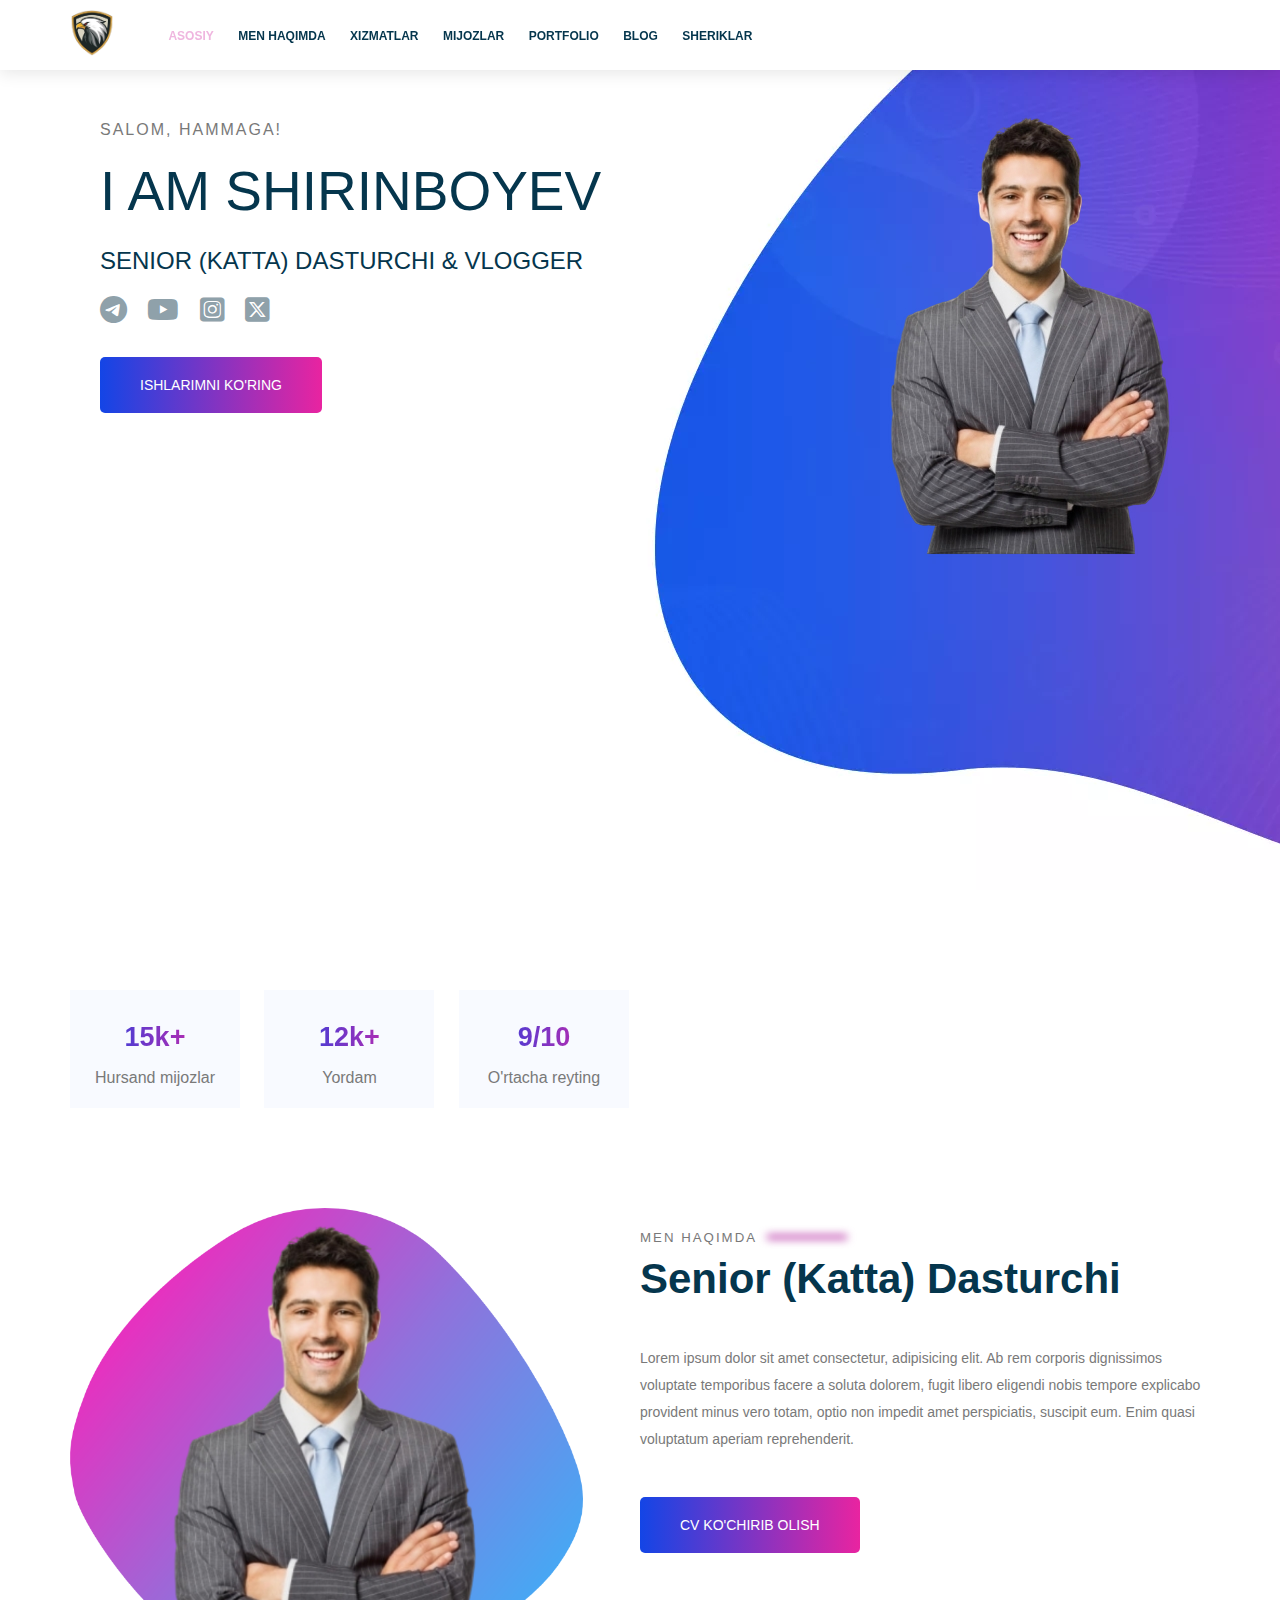
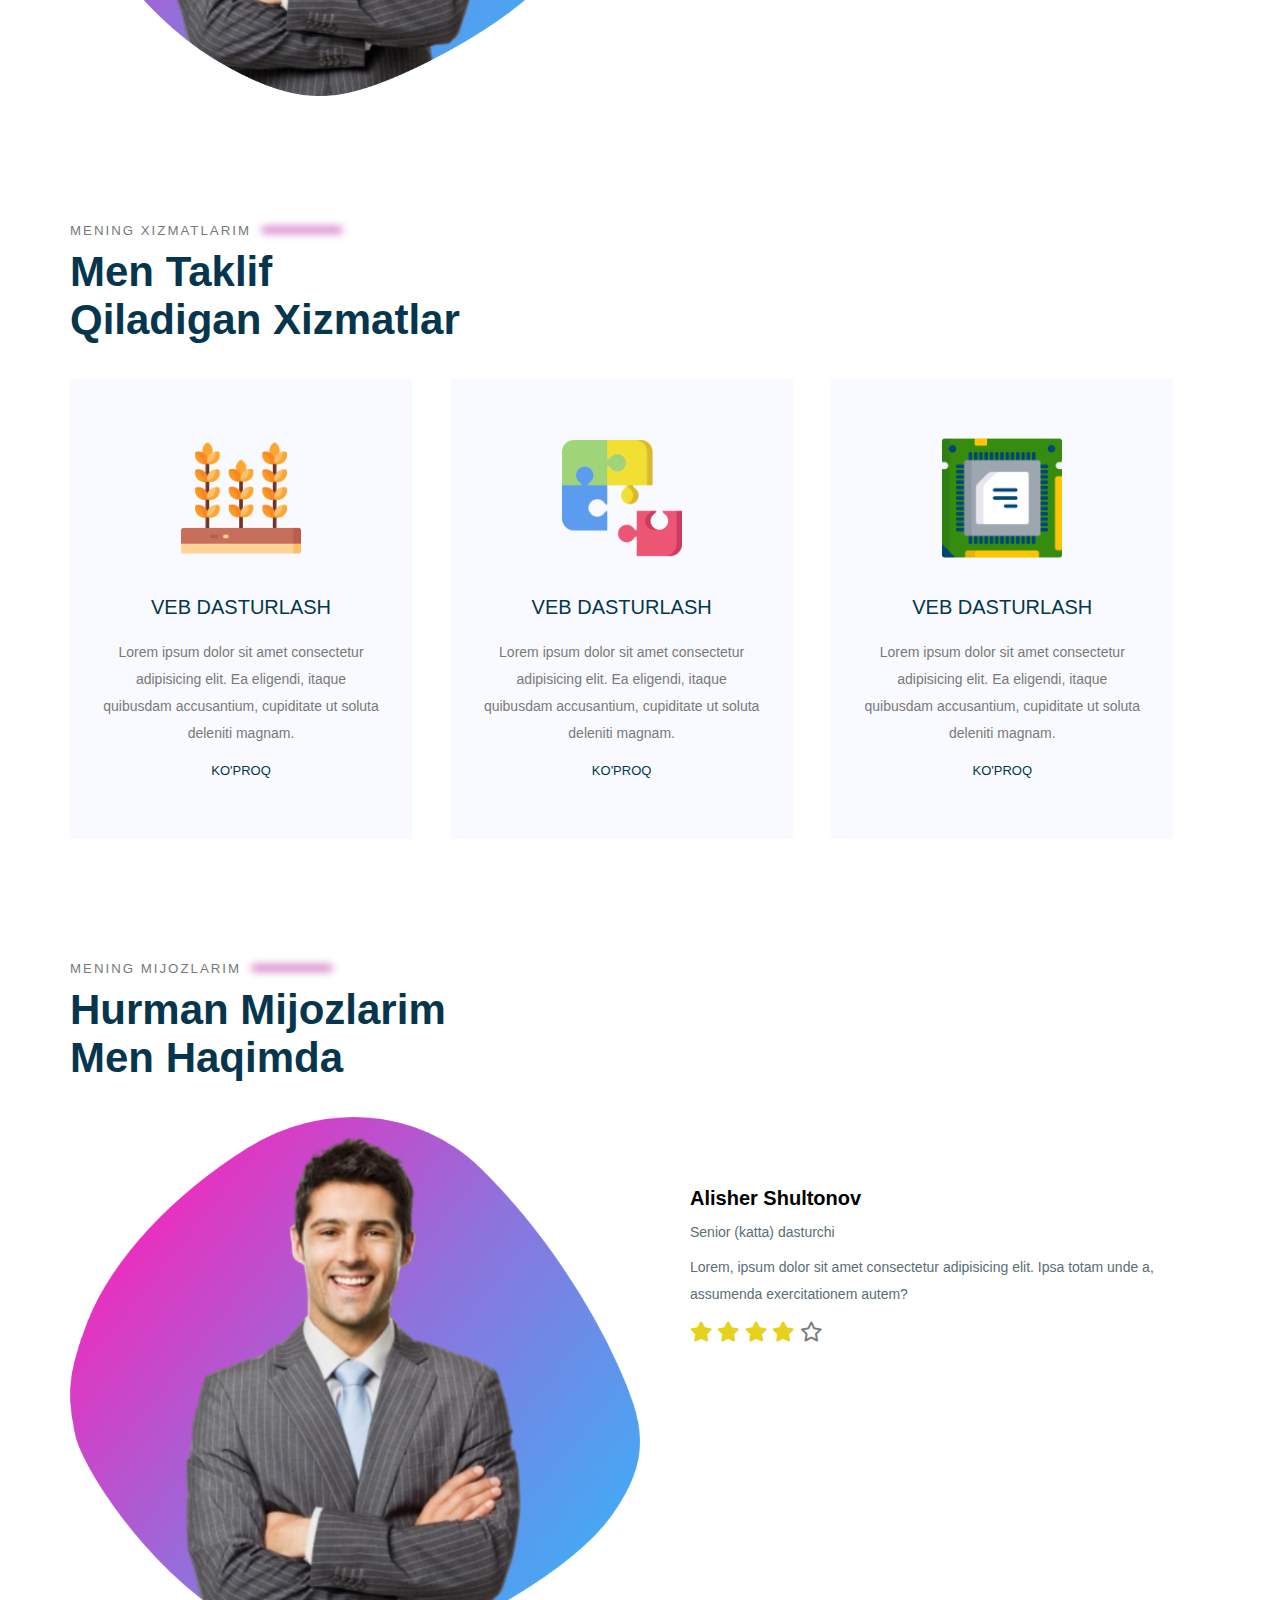
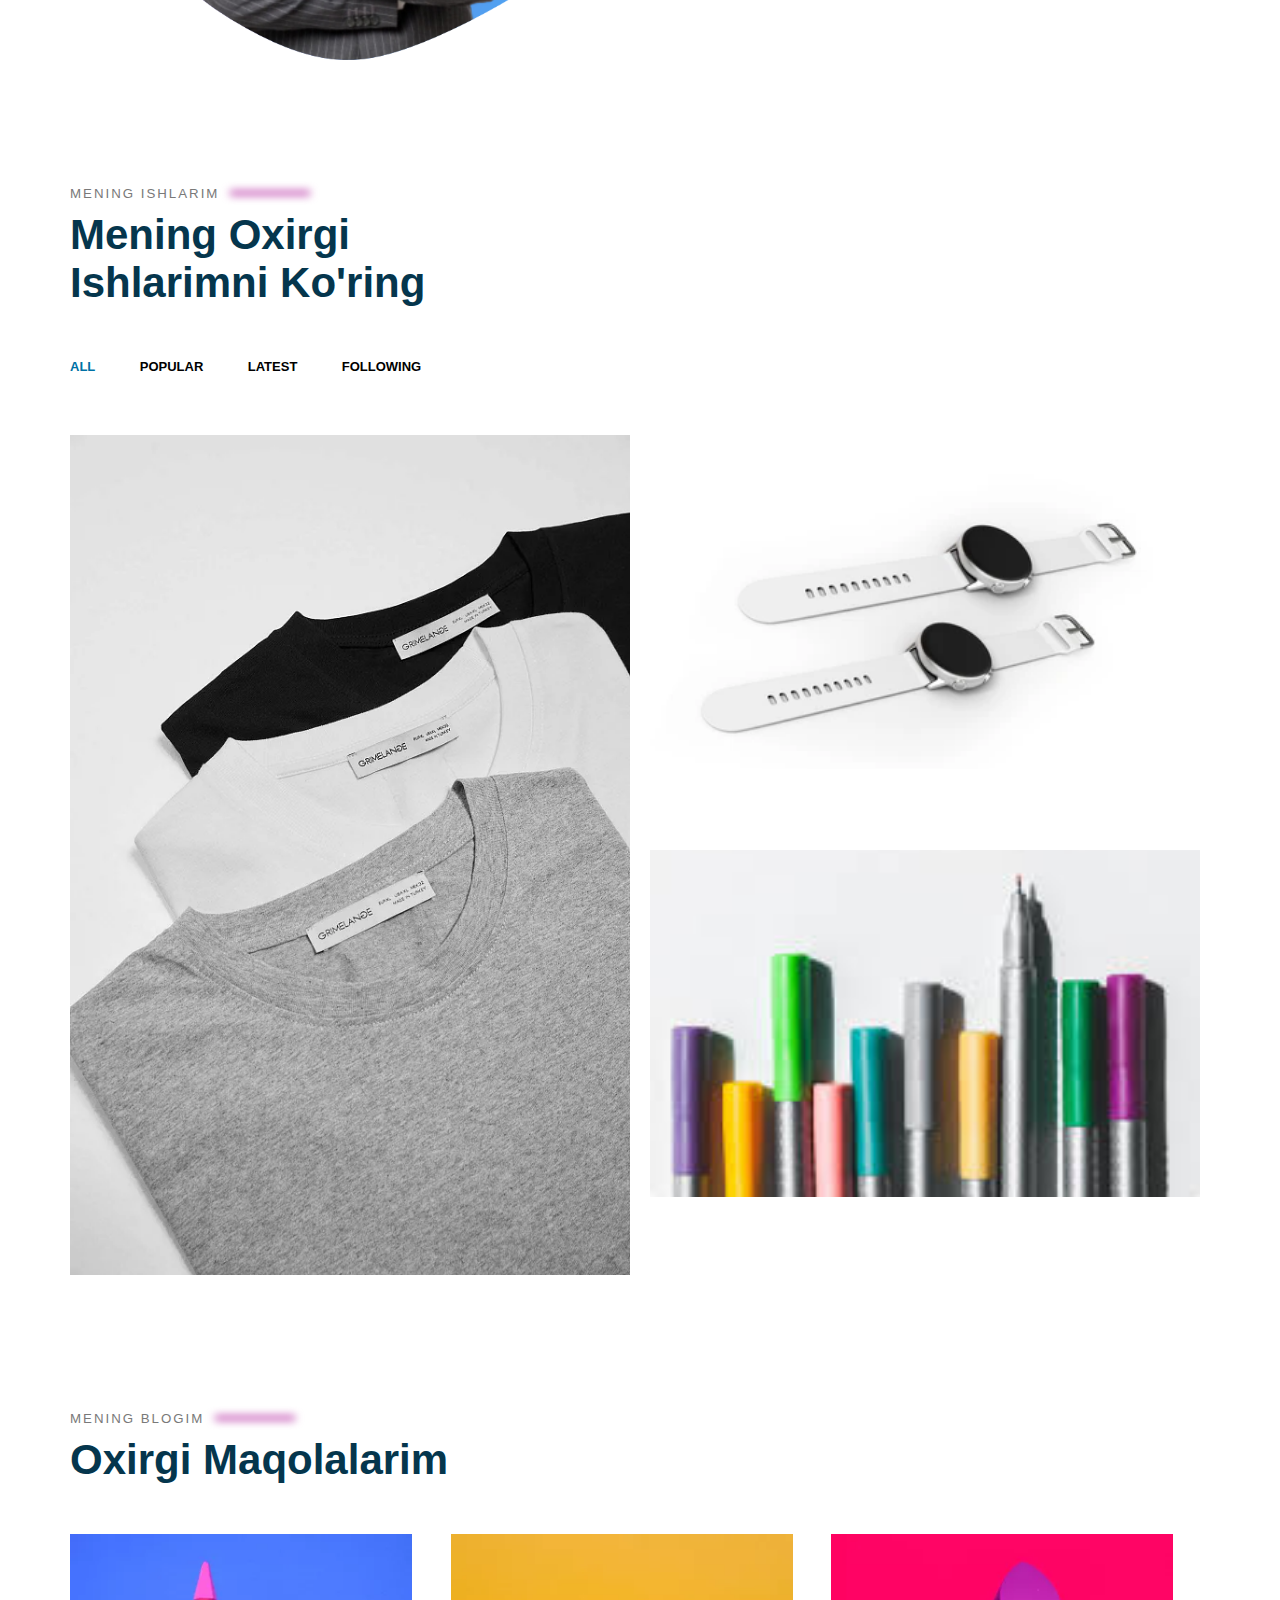
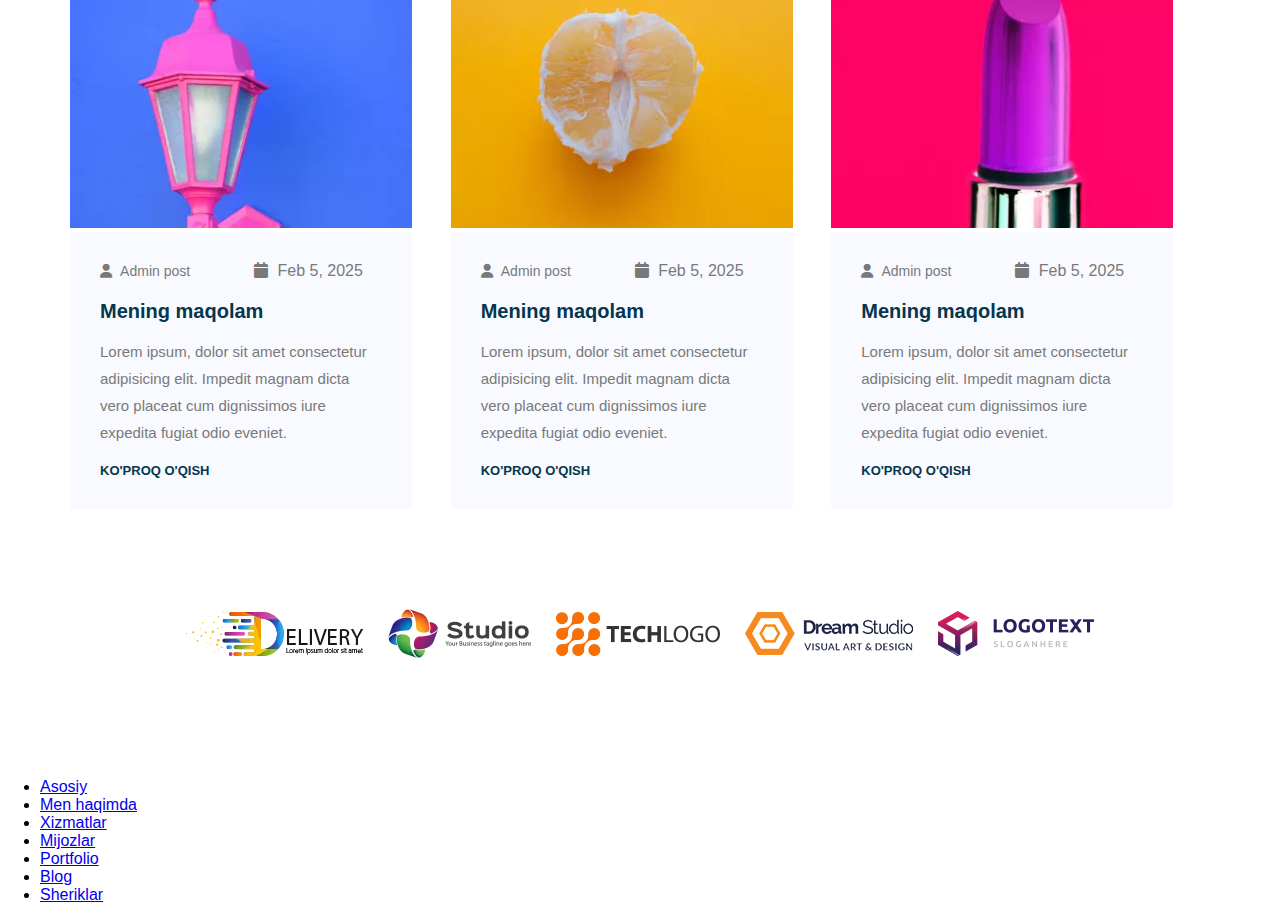
==== index.html @ 9d4f0606 "all done without foother section" ====
<!DOCTYPE html>
<html lang="en">

<head>
  <title>Portfolio</title>
  <meta charset="UTF-8">
  <meta name="viewport" content="width=device-width, initial-scale=1.0">
  <!-- Font Awesome CDN Links -->
  <link rel="stylesheet" href="https://cdnjs.cloudflare.com/ajax/libs/font-awesome/6.7.2/css/all.min.css"
    integrity="sha512-Evv84Mr4kqVGRNSgIGL/F/aIDqQb7xQ2vcrdIwxfjThSH8CSR7PBEakCr51Ck+w+/U6swU2Im1vVX0SVk9ABhg=="
    crossorigin="anonymous" referrerpolicy="no-referrer" />
  <!-- Main CSS -->
  <link rel="stylesheet" href="./css/style.css">
</head>

<body>
  <!-- Header section -->
  <header class="main-header">
    <div class="container">
      <div class="main-header__brand">
        <a href="index.html">
          <img src="./images/logo.png" alt="Brand">
        </a>
      </div>
      <nav class="main-navigation">
        <ul class="main-navigation__items">
          <li class="main-navigation__item active"><a href="#">Asosiy</a></li>
          <li class="main-navigation__item"><a href="#">Men haqimda</a></li>
          <li class="main-navigation__item"><a href="#">Xizmatlar</a></li>
          <li class="main-navigation__item"><a href="#">Mijozlar</a></li>
          <li class="main-navigation__item"><a href="#">Portfolio</a></li>
          <li class="main-navigation__item"><a href="#">Blog</a></li>
          <li class="main-navigation__item"><a href="#">Sheriklar</a></li>
        </ul>
      </nav>
    </div>
  </header>
  <!-- /Header section -->

  <!-- Main section -->
  <div class="main-banner">
    <div class="container">
      <section id="main-section" class="main-section">
        <div class="main-section__info">
          <h4 class="main-section__welcome to-uppercase">Salom, hammaga!</h4>
          <h1 class="main-section__introduction to-uppercase">I am Shirinboyev</h1>
          <h3 class="main-section__position to-uppercase">Senior (katta) dasturchi & Vlogger</h3>
          <div class="main-section__social-networks">
            <a href="#">
              <i class="fa-brands fa-telegram"></i>
            </a>
            <a href="#">
              <i class="fa-brands fa-youtube"></i>
            </a>
            <a href="#">
              <i class="fa-brands fa-square-instagram"></i>
            </a>
            <a href="#">
              <i class="fa-brands fa-square-x-twitter"></i>
            </a>
          </div>
          <button type="button" class="main-section__action button to-uppercase">
            Ishlarimni ko'ring
          </button>
        </div>
        <div class="main-section__image">
          <img src="./images/my_image.png" alt="My_image">
        </div>
      </section>
      <div class="clearfix"></div>
    </div>
  </div>
  <!-- /Main section -->

  <!-- Statistics start -->
  <div class="container">
    <section id="statistics" class="statistics">

      <div class="statistics__item">
        <h3 class="statistics__number">15k+</h3>
        <p class="statistics__title">Hursand mijozlar</p>
      </div>

      <div class="statistics__item">
        <h3 class="statistics__number">12k+</h3>
        <p class="statistics__title">Yordam</p>
      </div>

      <div class="statistics__item">
        <h3 class="statistics__number">9/10</h3>
        <p class="statistics__title">O'rtacha reyting</p>
      </div>

    </section>
  </div>
  <!-- Statistics end -->

  <!-- About me section -->
  <div class="container">
    <section id="about-me" class="about-me">
      <div class="about-me__image">
        <img src="./images/bg_men.png" alt="About Me Image">
      </div>
      <div class="about-me__info">
        <h5 class="section-subtitle">Men haqimda
          <span class="blur-line"></span>
        </h5>
        <h3 class="section-title">Senior (katta) dasturchi</h3>
        <p class="about-me__description">Lorem ipsum dolor sit amet consectetur, adipisicing elit. Ab rem corporis
          dignissimos voluptate temporibus facere a soluta dolorem, fugit libero eligendi nobis tempore explicabo
          provident minus vero totam, optio non impedit amet perspiciatis, suscipit eum. Enim quasi voluptatum aperiam
          reprehenderit.</p>
        <button type="button" class="button to-uppercase about-me__action">CV ko'chirib olish</button>
      </div>
    </section>
    <div class="clearfix"></div>
  </div>
  <!-- /About me section -->

  <!-- Services section -->
  <div class="container">
    <section id="services" class="services">
      <h5 class="section-subtitle">Mening xizmatlarim
        <span class="blur-line"></span>
      </h5>
      <h2 class="section-title">Men taklif <br> qiladigan xizmatlar</h2>
      <div class="services__cards">
        <div class="service-card">
          <img src="./images/wheat_4252542.png" alt="Card icon 1" class="service-card__image">
          <h5 class="service-card__title">Veb dasturlash</h5>
          <p class="service-card__description">Lorem ipsum dolor sit amet consectetur adipisicing elit. Ea eligendi,
            itaque quibusdam accusantium, cupiditate ut soluta deleniti magnam.</p>
          <a href="#" class="service-card__link">Ko'proq</a>
        </div>
        <div class="service-card">
          <img src="./images/puzzle_1006518.png" alt="Card icon 2" class="service-card__image">
          <h5 class="service-card__title">Veb dasturlash</h5>
          <p class="service-card__description">Lorem ipsum dolor sit amet consectetur adipisicing elit. Ea eligendi,
            itaque quibusdam accusantium, cupiditate ut soluta deleniti magnam.</p>
          <a href="#" class="service-card__link">Ko'proq</a>
        </div>
        <div class="service-card">
          <img src="./images/cpu_901001.png" alt="Card icon 3" class="service-card__image">
          <h5 class="service-card__title">Veb dasturlash</h5>
          <p class="service-card__description">Lorem ipsum dolor sit amet consectetur adipisicing elit. Ea eligendi,
            itaque quibusdam accusantium, cupiditate ut soluta deleniti magnam.</p>
          <a href="#" class="service-card__link">Ko'proq</a>
        </div>

      </div>
    </section>
  </div>
  <!-- /Services section -->

  <!-- Clients section -->
  <div class="container">
    <section id="clients" class="clients">
      <h5 class="section-subtitle">Mening mijozlarim <span class="blur-line"></span></h5>
      <h2 class="section-title">
        Hurman mijozlarim <br>
        men haqimda
      </h2>
      <div class="client-items">
        <div class="client-item">
          <div class="client-item__image">
            <img src="./images/bg_men.png" alt="Client IMG">
          </div>
          <div class="client-item__info">
            <h3 class="client-item__name">Alisher Shultonov</h3>
            <p class="client-item__position">
              Senior (katta) dasturchi
            </p>
            <p class="client-item__reivew">
              Lorem, ipsum dolor sit amet consectetur adipisicing elit. Ipsa totam unde a, assumenda exercitationem
              autem?
            </p>
            <div class="client-item__rate">
              <i class="fa-solid fa-star"></i>
              <i class="fa-solid fa-star"></i>
              <i class="fa-solid fa-star"></i>
              <i class="fa-solid fa-star"></i>
              <i class="fa-regular fa-star disabled"></i>
            </div>
          </div>

        </div>
      </div>
    </section>
    <div class="clearfix"></div>
  </div>
  <!-- /Clients section -->

  <!-- Portfolio section -->
  <div class="container">
    <section id="portfolio" class="portfolio">
      <h5 class="section-subtitle">Mening ishlarim <span class="blur-line"></span></h5>
      <h2 class="section-title">Mening oxirgi <br>ishlarimni ko'ring</h2>

      <ul class="portfolio-filters">
        <li class="active">All</li>
        <li>Popular</li>
        <li>Latest</li>
        <li>Following</li>
      </ul>

      <div class="portfolio-items">
        <div class="portfolio-item portfolio-item-1">
          <img src="/images/portfolio__1.png" alt="portfolio_1" class="portfolio-item__img">
          <div class="portfolio-item__overlay">
            <div class="portfolio-item__info">
              <h4>Portfolio item 1</h4>
              <p>Ishim haqida</p>
            </div>
          </div>
        </div>

        <div class="portfolio-item portfolio-item-2">
          <img src="/images/portfolio__2.png" alt="portfolio_1" class="portfolio-item__img">
          <div class="portfolio-item__overlay">
            <div class="portfolio-item__info">
              <h4>Portfolio item 1</h4>
              <p>Ishim haqida</p>
            </div>
          </div>
        </div>

        <div class="portfolio-item portfolio-item-3">
          <img src="/images/portfolio__3.png" alt="portfolio_1" class="portfolio-item__img">
          <div class="portfolio-item__overlay">
            <div class="portfolio-item__info">
              <h4>Portfolio item 3</h4>
              <p>Ishim haqida</p>
            </div>
          </div>
        </div>
      </div>
    </section>
    <div class="clearfix"></div>
  </div>
  <!-- /Portfolio section -->

  <!-- Blog section -->
   <div class="container">
     <section id="blog" class="blog">
       <h5 class="section-subtitle">Mening blogim <span class="blur-line"></span></h5>
       <h2 class="section-title">Oxirgi maqolalarim</h2>

       <div class="blog-items">
          <div class="blog-item">
            <div class="blog-item__img">
              <img src="./images/b1.jpg.webp" alt="Blog img 1">
            </div>
            <div class="blog-item__info">
              <div class="blog-item__main-info">
                <span class="blog-item__author">
                  <i class="fa fa-user"></i>
                  Admin post
                </span>
                <span class="blog-item__date"></span>
                <i class="fa fa-calendar"></i>
                  Feb 5, 2025
                </span>
              </div>
              <h5 class="blog-item__title">
                Mening maqolam
              </h5>
              <p class="blog-item__description">Lorem ipsum, dolor sit amet consectetur adipisicing elit. Impedit magnam dicta vero placeat cum dignissimos iure expedita fugiat odio eveniet.</p>
              <a href="#" class="blog-item__learn-more">Ko'proq o'qish</a>
            </div>
          </div>

          <div class="blog-item">
            <div class="blog-item__img">
              <img src="./images/b2.jpg.webp" alt="Blog img 1">
            </div>
            <div class="blog-item__info">
              <div class="blog-item__main-info">
                <span class="blog-item__author">
                  <i class="fa fa-user"></i>
                  Admin post
                </span>
                <span class="blog-item__date"></span>
                <i class="fa fa-calendar"></i>
                  Feb 5, 2025
                </span>
              </div>
              <h5 class="blog-item__title">
                Mening maqolam
              </h5>
              <p class="blog-item__description">Lorem ipsum, dolor sit amet consectetur adipisicing elit. Impedit magnam dicta vero placeat cum dignissimos iure expedita fugiat odio eveniet.</p>
              <a href="#" class="blog-item__learn-more">Ko'proq o'qish</a>
            </div>
          </div>

          <div class="blog-item">
            <div class="blog-item__img">
              <img src="./images/b3.jpg.webp" alt="Blog img 1">
            </div>
            <div class="blog-item__info">
              <div class="blog-item__main-info">
                <span class="blog-item__author">
                  <i class="fa fa-user"></i>
                  Admin post
                </span>
                <span class="blog-item__date"></span>
                <i class="fa fa-calendar"></i>
                  Feb 5, 2025
                </span>
              </div>
              <h5 class="blog-item__title">
                Mening maqolam
              </h5>
              <p class="blog-item__description">Lorem ipsum, dolor sit amet consectetur adipisicing elit. Impedit magnam dicta vero placeat cum dignissimos iure expedita fugiat odio eveniet.</p>
              <a href="#" class="blog-item__learn-more">Ko'proq o'qish</a>
            </div>
          </div>


       </div>

      </section>
      <div class="clearfix"></div>
    </div>
  <!-- /Blog section -->

  <!-- Partners section -->
   <div class="container">
     <section id="partners" class="partners">
       <div class="partner">
        <img src="./images/logo1.png.webp" alt="partner-logo-1">
       </div>
       <div class="partner">
        <img src="./images/logo2.png.webp" alt="partner-logo-2">
       </div>
       <div class="partner">
        <img src="./images/logo3.png.webp" alt="partner-logo-3">
       </div>
       <div class="partner">
        <img src="./images/logo4.png.webp" alt="partner-logo-4">
       </div>
       <div class="partner">
        <img src="./images/logo5.png.webp" alt="partner-logo-5">
       </div>
      </section>
    </div>
  <!-- /Partners section -->

  <!-- Footer section -->
  <footer>
    <nav>
      <ul>
        <li><a href="#">Asosiy</a></li>
        <li><a href="#">Men haqimda</a></li>
        <li><a href="#">Xizmatlar</a></li>
        <li><a href="#">Mijozlar</a></li>
        <li><a href="#">Portfolio</a></li>
        <li><a href="#">Blog</a></li>
        <li><a href="#">Sheriklar</a></li>
      </ul>
    </nav>
  </footer>
  <!-- /Footer section -->
</body>

</html>
---- css/style.css ----
/* Core styles start */
body {
  margin: 0;
  font-family: sans-serif;
}

.container {
  width: 1140px;
  margin: 0 auto;
}

.to-uppercase {
  text-transform: uppercase;
}

.clearfix {
  clear: both;
}

.section-subtitle {
  letter-spacing: 2px;
  font-weight: 500;
  margin-bottom: 10px;
  color: #797979;
  text-transform: uppercase;
}
.section-title {
  margin-top: 5px;
  font-size: 42px;
  font-weight: 700;
  text-transform: capitalize;
  color: #05364d;
}
.button {
  border: none;
  background: linear-gradient(to right, #1345e6 0%, #ed239f 51%, #1345e6 100%);
  background-size: 200% auto;
  color: white;
  font-weight: 500;
  font-size: 14px;
  padding: 20px 40px;
  cursor: pointer;
  border-radius: 5px;
}

.button:hover {
  background-position: right center;
}

.blur-line {
  display: inline-block;
  margin-left: 5px;
  width: 80px;
  height: 4px;
  background-color: #b11f9d;
  filter: blur(4px);
  position: relative;
  top: -3px;
}
/* Core styles end */

/* Main header styles start */
.main-header {
  position: fixed;
  top: 0;
  left: 0;
  width: 100%;
  background-color: white;
  box-shadow: 0px 3px 16px 0px rgb(0 0 0 / 10%);
  z-index: 10;
}
.main-header__brand {
  display: inline-block;
  vertical-align: middle;
}

.main-header__brand img {
  width: 44px;
}

.main-navigation {
  display: inline-block;
  vertical-align: middle;
}

.main-navigation__item {
  display: inline-block;
  vertical-align: middle;
  padding: 10px;
}

.main-navigation__item a {
  color: #05364d;
  text-decoration: none;
  text-transform: uppercase;
  font-size: 12px;
  font-weight: 600;
}
.main-navigation__item a:hover {
  color: #efb6df;
}
.main-navigation__item.active a {
  color: #efb6df;
}
/* Main header styles end */

/* Main section styles start */
.main-banner {
  background-image: url("../images/bg.png");
  background-position: center;
  background-size: cover;
  min-height: 890px;
}
.main-section {
  padding: 100px 30px;
}
.main-section > div {
  width: 50%;
  float: left;
}
.main-section__image {
  text-align: right;
}
.main-section__welcome {
  font-size: 16px;
  font-weight: 400;
  margin-bottom: 20px;
  letter-spacing: 2px;
  color: #797979;
}
.main-section__introduction {
  margin-top: 20px;
  font-size: 55px;
  font-weight: 500;
  margin-bottom: 20px;
  color: #05364d;
}
.main-section__position {
  color: #05364d;
  font-size: 24px;
  font-weight: 300;
  margin-bottom: 20px;
}
.main-section__social-networks a {
  color: #8fa1aa;
  font-size: 28px;
  display: inline-block;
  margin-right: 16px;
  cursor: pointer;
}
.main-section__social-networks a:hover i {
  color: #0071a5;
}
.main-section__action {
  margin-top: 30px;
}

/* Main section styles end */

/* Statistics section style start */
.statistics {
  padding-top: 100px;
}
.statistics__item {
  display: inline-block;
  width: 150px;
  background-color: #f8faff;
  text-align: center;
  padding: 5px 10px;
  margin-right: 20px;
}
.statistics__number {
  font-size: 27px;
  margin-bottom: 5px;
  background: linear-gradient(to right, #1345e6 0%, #ed239f 51%, #1345e6 100%);
  -webkit-background-clip: text;
  -webkit-text-fill-color: transparent;
  background-size: 200% auto;
}

.statistics__title {
  font-size: 16px;
  color: #797979;
  font-weight: 300;
}
/* Statistics section style end */

/* About Me section style start */
.about-me__image > img {
  width: 90%;
}

.about-me {
  padding: 100px 0;
}

.about-me > div {
  width: 50%;
  float: left;
}
.about-me__description {
  font-size: 14px;
  font-weight: 300;
  color: #797979;
  line-height: 27px;
}
.about-me__action {
  margin-top: 30px;
}
/* About Me section style end */

/* Services section style start */
.services {
  padding-top: 100px;
}
.service-card {
  display: inline-block;
  width: 30%;
  padding: 60px 30px;
  background-color: #f8faff;
  margin-right: 3%;
  text-align: center;
  box-sizing: border-box;
}
.service-card__image {
  width: 120px;
}

.service-card__title {
  color: #05364d;
  font-size: 20px;
  font-weight: 500;
  margin-bottom: 20px;
  text-transform: uppercase;
}
.service-card__description {
  font-size: 14px;
  line-height: 27px;
  font-weight: 300;
  color: #797979;
}
.service-card__link {
  font-size: 13px;
  font-weight: 500;
  text-transform: uppercase;
  color: #05364d;
  text-decoration: none;
}
.service-card:hover {
  background-color: #5730ff;
  color: white;
}
.service-card:hover .service-card__title,
.service-card:hover .service-card__description,
.service-card:hover .service-card__link {
  color: white;
}

/* Services section style end */

/* Clients section style start */
.clients {
  padding-top: 100px;
}
.client-item__info {
  padding-top: 50px;
  padding-left: 50px;
}
.client-item > div {
  width: 50%;
  float: left;
  box-sizing: border-box;
}

.client-item__image img {
  width: 100%;
}
.client-item__name {
  font-size: 20px;
  margin-bottom: 4px;
}
.client-item__position {
  font-size: 14px;
  font-weight: 300;
  color: #5b6d75;
}
.client-item__reivew {
  font-size: 14px;
  line-height: 27px;
  font-weight: 300;
  color: #5b6d75;
}
.client-item__rate i {
  color: #e6d11b;
  font-size: 20px;
}
.client-item__rate .disabled {
  color: #7c7c7e;
}
/* Clients section style end */

/* Portfolio section style start */
.portfolio {
  padding: 100px 0;
}
.portfolio-filters {
  list-style: none;
  padding-left: 0;
  margin-top: 50px;
}
.portfolio-filters li {
  display: inline-block;
  margin-right: 40px;
  font-size: 13px;
  font-weight: 600;
  text-transform: uppercase;
  cursor: pointer;
}
.portfolio-filters li.active,
.portfolio-filters li:hover {
  color: #0071a5;
}
.portfolio-items {
  position: relative;
  margin-top: 50px;
}
.portfolio-item {
  position: relative;
  display: inline-block;
  cursor: pointer;
  width: 50%;
  padding: 10px;
  box-sizing: border-box;
}
.portfolio-item-1 {
  padding-left: 0;
}
.portfolio-item-2,
.portfolio-item-3 {
  position: absolute;
  right: 0;
}
.portfolio-item-3 {
  top: 415px;
}
.portfolio-item__img {
  width: 100%;
}
.portfolio-item__overlay {
  position: absolute;
  left: 0;
  top: 0;
  height: 100%;
  width: 100%;
  background: rgba(19, 69, 230, 0.9);
  visibility: hidden;
  z-index: 1;
}
.portfolio-item__info {
  position: absolute;
  bottom: 44px;
  left: 80px;
  color: white;
}
.portfolio-item:hover .portfolio-item__overlay {
  visibility: visible;
  top: 20px;
  left: 20px;
}
/* Portfolio section style end */

/* Blog section styles start  */
/* .blog{
  padding: 100px 0;
} */
.blog-items {
  margin-top: 50px;
}

.blog-item {
  display: inline-block;
  width: 30%;
  margin-right: 3%;
  box-sizing: border-box;
}
.blog-item:hover {
  box-shadow: 0px 10px 20px rgb(5 54 77 / 10%);
}
.blog-item:hover .blog-item__info {
  background-color: white;
}
.blog-item__img img {
  width: 100%;
}
.blog-item__info {
  background-color: #f8faff;
  padding: 30px;
  color: #797979;
}
.blog-item__main-info span {
  font-size: 14px;
  margin-right: 30px;
  font-weight: lighter;
}
.blog-item__info i {
  margin-right: 5px;
}
.blog-item__title {
  font-size: 20px;
  margin-top: 20px;
  margin-bottom: 15px;
  color: #05364d;
  font-weight: 700;
}
.blog-item__description {
  line-height: 27px;
  font-weight: lighter;
  font-size: 15px;
}
.blog-item__learn-more {
  font-size: 13px;
  font-weight: 600;
  text-transform: uppercase;
  color: #05364d;
  display: inline-block;
  text-decoration: none;
  cursor: pointer;
}
.blog-item__learn-more:hover {
  color: #ed239f;
}
/* Blog section styles end  */

/* Partners section style start */
.partners{
  padding: 100px;
  display: flex;
  gap: 25px;
  justify-content: center;
  align-items: center;
}
.partner{
  display: inline-block;
}
/* Partners section style end */
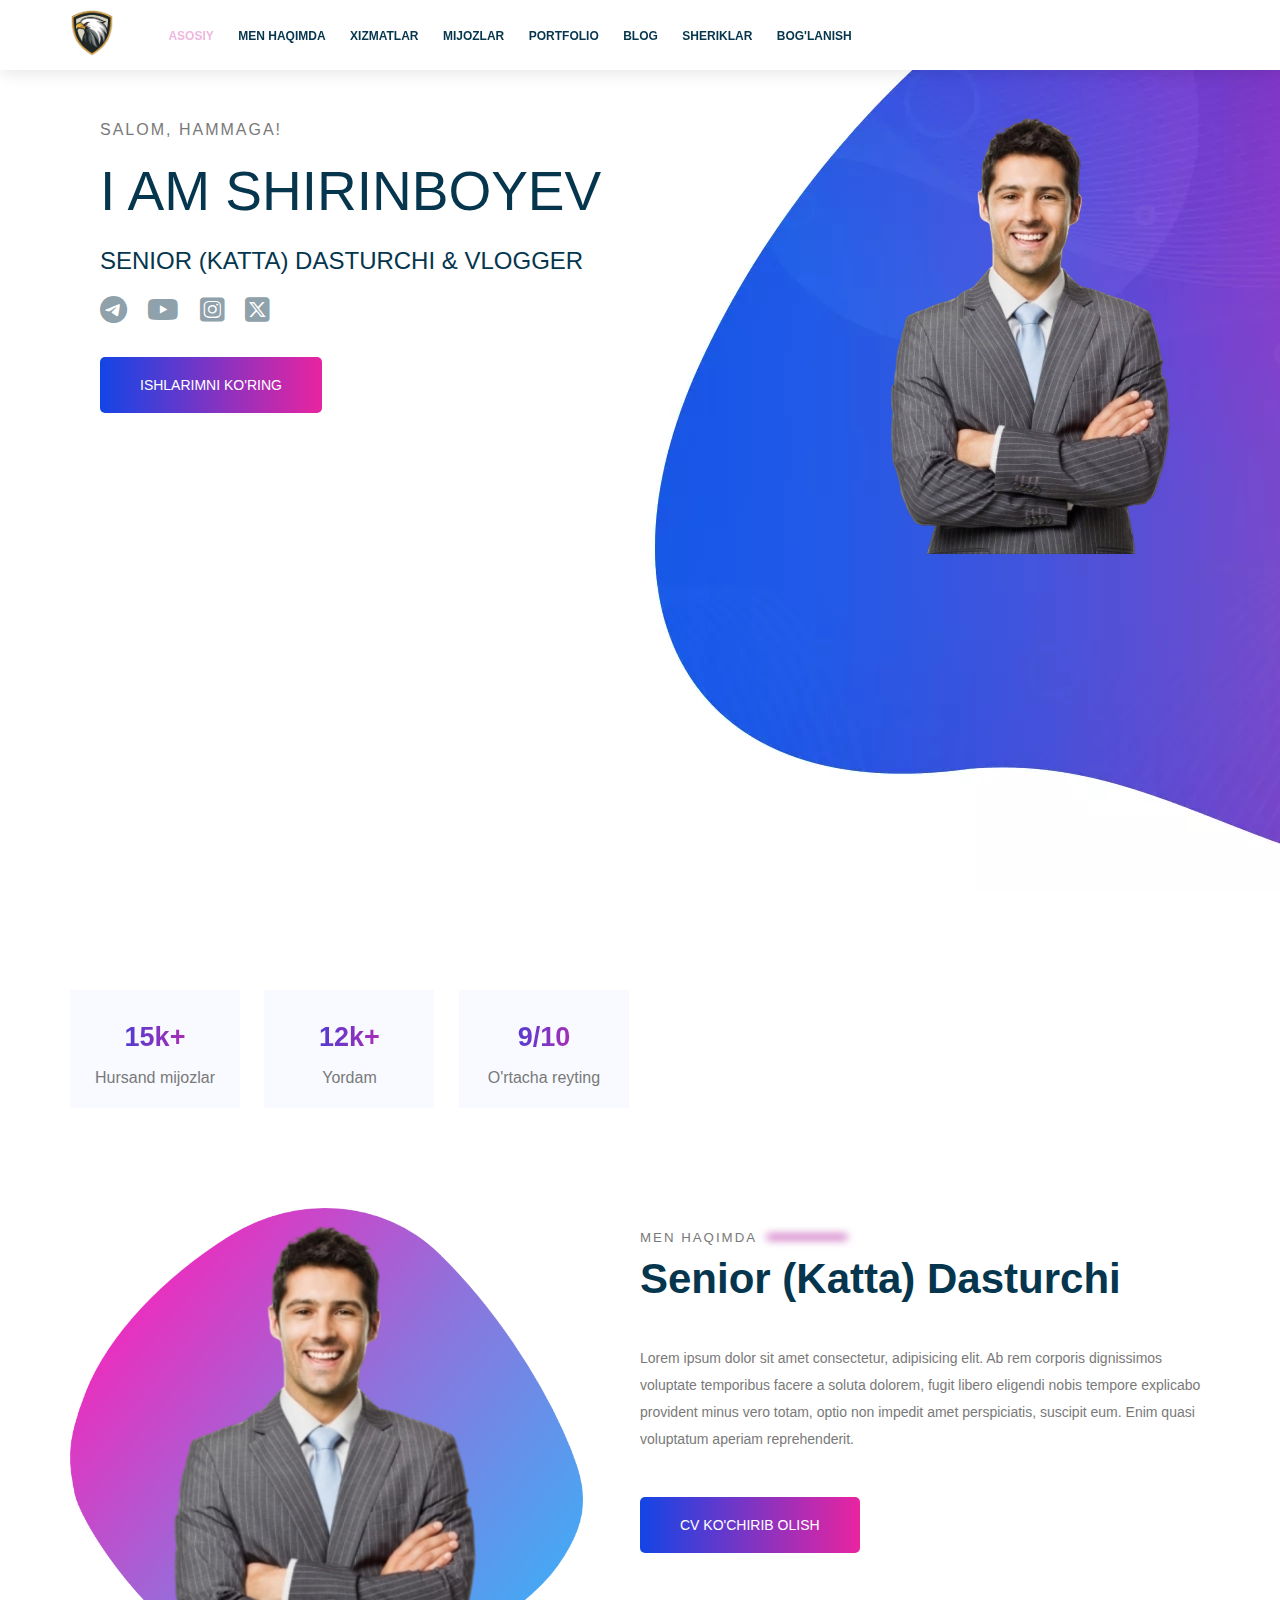
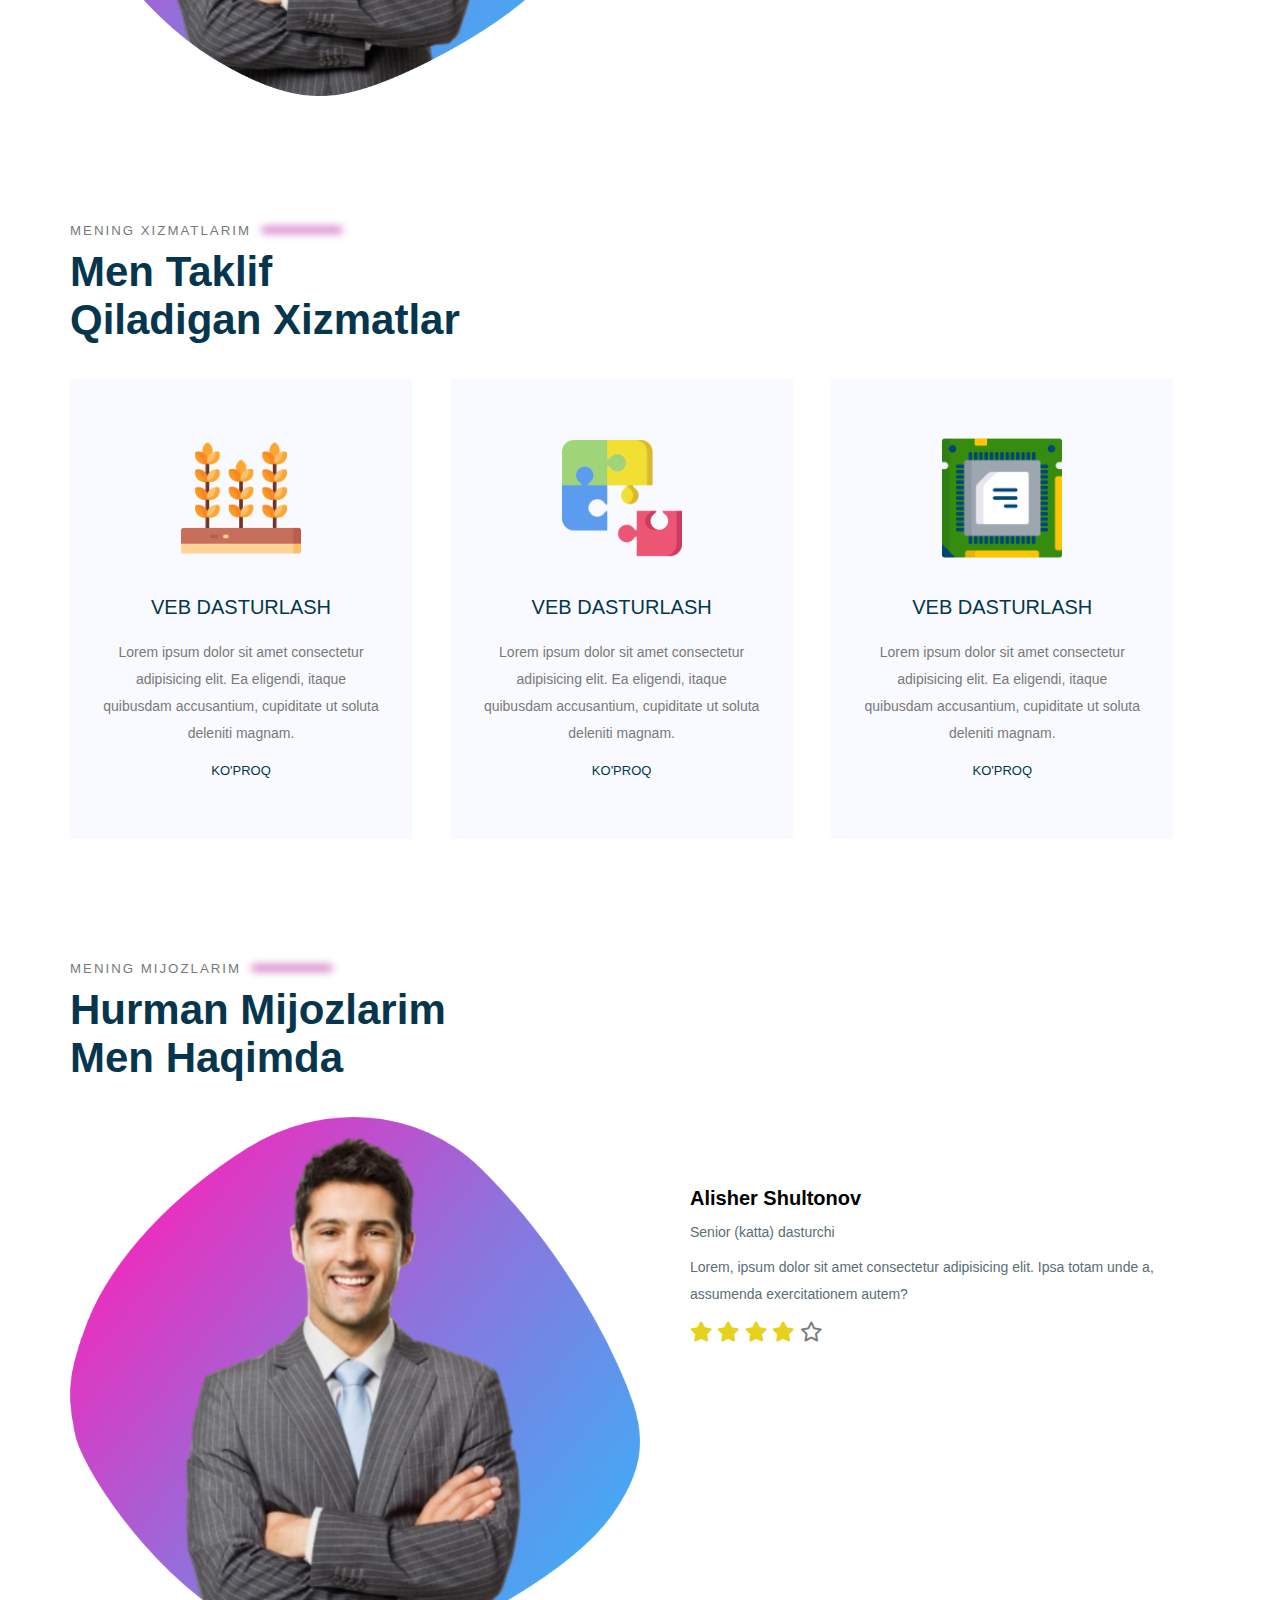
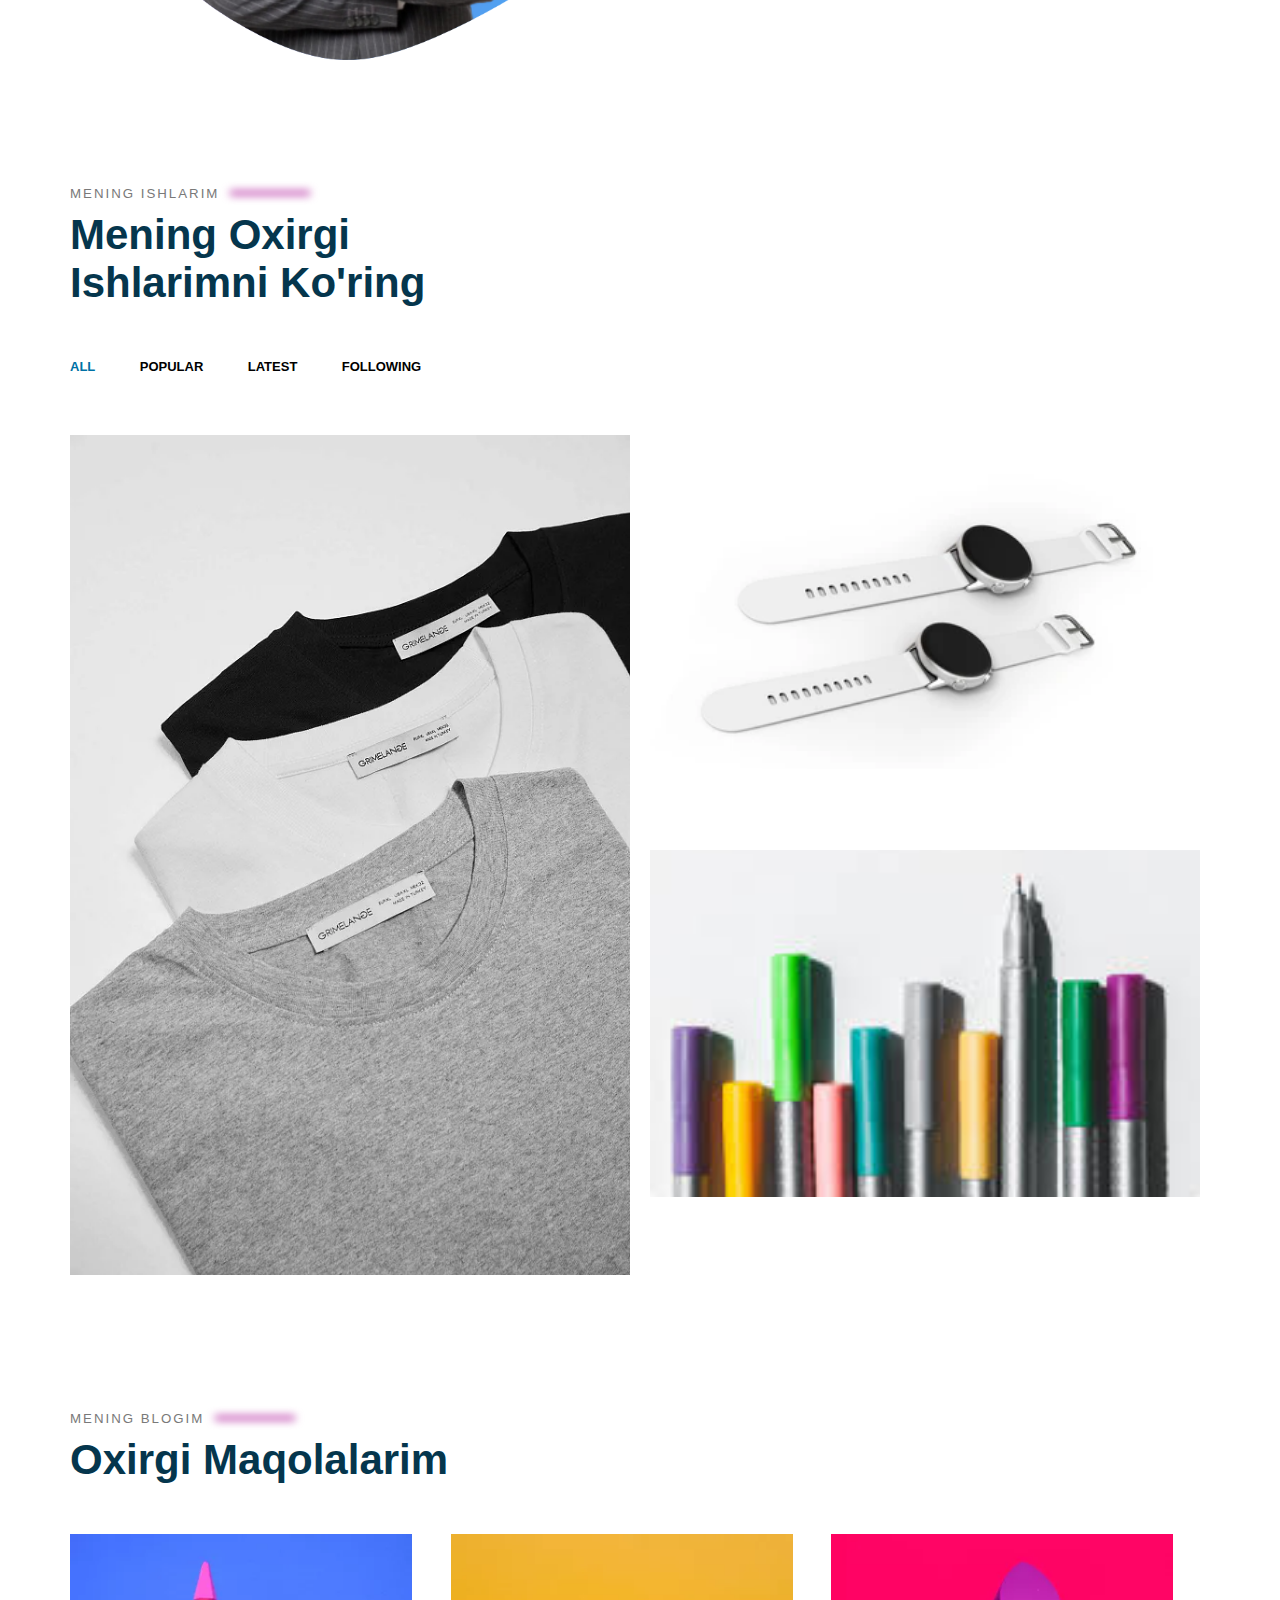
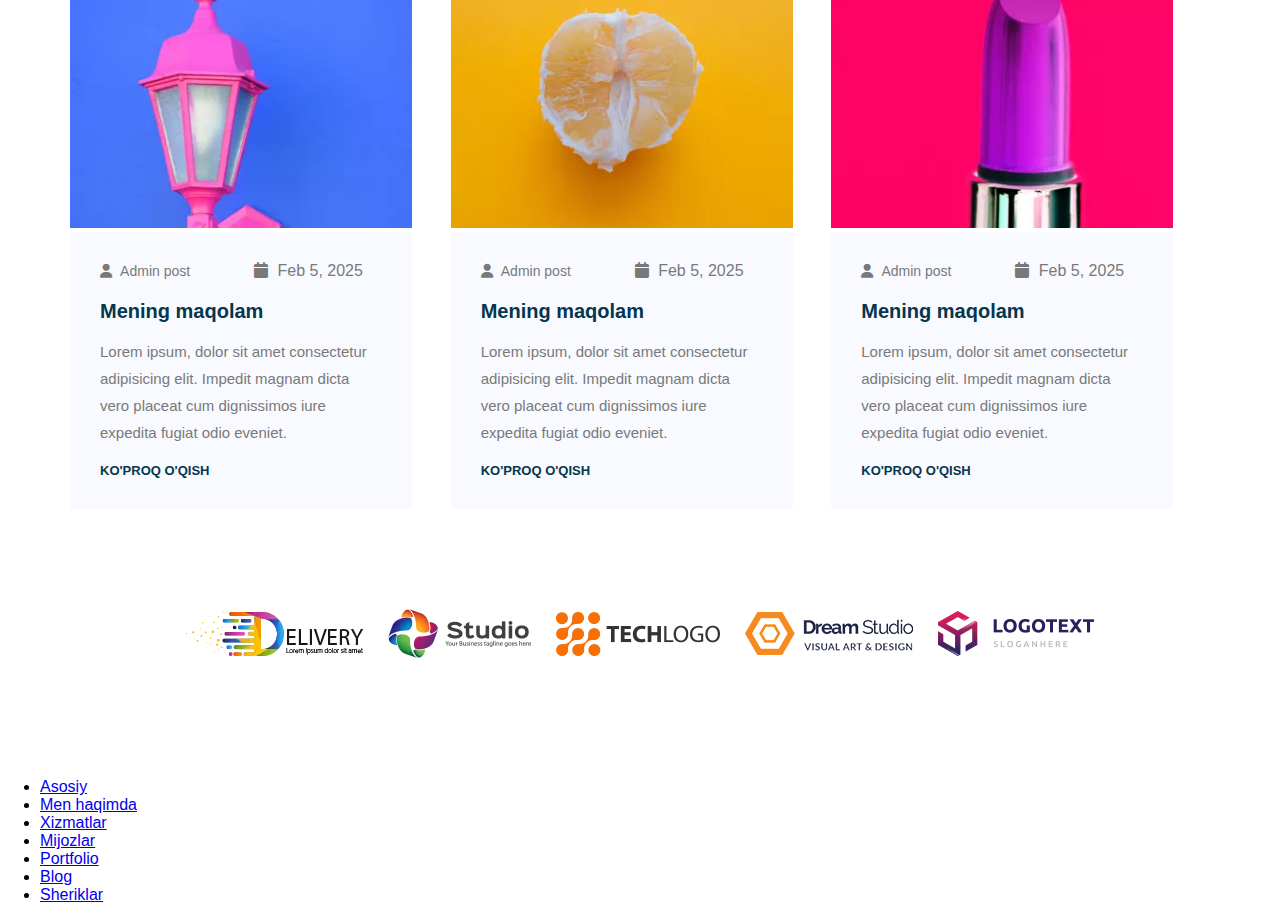
==== commit 0511e815: "add contact section ..." ====
--- a/index.html
+++ b/index.html
@@ -11,6 +11,7 @@
     crossorigin="anonymous" referrerpolicy="no-referrer" />
   <!-- Main CSS -->
   <link rel="stylesheet" href="./css/style.css">
+  <link rel="stylesheet" href="./css/shared.css">
 </head>
 
 <body>
@@ -24,13 +25,14 @@
       </div>
       <nav class="main-navigation">
         <ul class="main-navigation__items">
-          <li class="main-navigation__item active"><a href="#">Asosiy</a></li>
+          <li class="main-navigation__item active"><a href="index.html">Asosiy</a></li>
           <li class="main-navigation__item"><a href="#">Men haqimda</a></li>
           <li class="main-navigation__item"><a href="#">Xizmatlar</a></li>
           <li class="main-navigation__item"><a href="#">Mijozlar</a></li>
           <li class="main-navigation__item"><a href="#">Portfolio</a></li>
           <li class="main-navigation__item"><a href="#">Blog</a></li>
           <li class="main-navigation__item"><a href="#">Sheriklar</a></li>
+          <li class="main-navigation__item"><a href="contact.html">Bog'lanish</a></li>
         </ul>
       </nav>
     </div>
--- a/css/style.css
+++ b/css/style.css
@@ -1,109 +1,3 @@
-/* Core styles start */
-body {
-  margin: 0;
-  font-family: sans-serif;
-}
-
-.container {
-  width: 1140px;
-  margin: 0 auto;
-}
-
-.to-uppercase {
-  text-transform: uppercase;
-}
-
-.clearfix {
-  clear: both;
-}
-
-.section-subtitle {
-  letter-spacing: 2px;
-  font-weight: 500;
-  margin-bottom: 10px;
-  color: #797979;
-  text-transform: uppercase;
-}
-.section-title {
-  margin-top: 5px;
-  font-size: 42px;
-  font-weight: 700;
-  text-transform: capitalize;
-  color: #05364d;
-}
-.button {
-  border: none;
-  background: linear-gradient(to right, #1345e6 0%, #ed239f 51%, #1345e6 100%);
-  background-size: 200% auto;
-  color: white;
-  font-weight: 500;
-  font-size: 14px;
-  padding: 20px 40px;
-  cursor: pointer;
-  border-radius: 5px;
-}
-
-.button:hover {
-  background-position: right center;
-}
-
-.blur-line {
-  display: inline-block;
-  margin-left: 5px;
-  width: 80px;
-  height: 4px;
-  background-color: #b11f9d;
-  filter: blur(4px);
-  position: relative;
-  top: -3px;
-}
-/* Core styles end */
-
-/* Main header styles start */
-.main-header {
-  position: fixed;
-  top: 0;
-  left: 0;
-  width: 100%;
-  background-color: white;
-  box-shadow: 0px 3px 16px 0px rgb(0 0 0 / 10%);
-  z-index: 10;
-}
-.main-header__brand {
-  display: inline-block;
-  vertical-align: middle;
-}
-
-.main-header__brand img {
-  width: 44px;
-}
-
-.main-navigation {
-  display: inline-block;
-  vertical-align: middle;
-}
-
-.main-navigation__item {
-  display: inline-block;
-  vertical-align: middle;
-  padding: 10px;
-}
-
-.main-navigation__item a {
-  color: #05364d;
-  text-decoration: none;
-  text-transform: uppercase;
-  font-size: 12px;
-  font-weight: 600;
-}
-.main-navigation__item a:hover {
-  color: #efb6df;
-}
-.main-navigation__item.active a {
-  color: #efb6df;
-}
-/* Main header styles end */
-
 /* Main section styles start */
 .main-banner {
   background-image: url("../images/bg.png");
--- a/css/shared.css
+++ b/css/shared.css
@@ -0,0 +1,105 @@
+/* Core styles start */
+body {
+  margin: 0;
+  font-family: sans-serif;
+}
+
+.container {
+  width: 1140px;
+  margin: 0 auto;
+}
+
+.to-uppercase {
+  text-transform: uppercase;
+}
+
+.clearfix {
+  clear: both;
+}
+
+.section-subtitle {
+  letter-spacing: 2px;
+  font-weight: 500;
+  margin-bottom: 10px;
+  color: #797979;
+  text-transform: uppercase;
+}
+.section-title {
+  margin-top: 5px;
+  font-size: 42px;
+  font-weight: 700;
+  text-transform: capitalize;
+  color: #05364d;
+}
+.button {
+  border: none;
+  background: linear-gradient(to right, #1345e6 0%, #ed239f 51%, #1345e6 100%);
+  background-size: 200% auto;
+  color: white;
+  font-weight: 500;
+  font-size: 14px;
+  padding: 20px 40px;
+  cursor: pointer;
+  border-radius: 5px;
+}
+
+.button:hover {
+  background-position: right center;
+}
+
+.blur-line {
+  display: inline-block;
+  margin-left: 5px;
+  width: 80px;
+  height: 4px;
+  background-color: #b11f9d;
+  filter: blur(4px);
+  position: relative;
+  top: -3px;
+}
+/* Core styles end */
+
+/* Main header styles start */
+.main-header {
+  position: fixed;
+  top: 0;
+  left: 0;
+  width: 100%;
+  background-color: white;
+  box-shadow: 0px 3px 16px 0px rgb(0 0 0 / 10%);
+  z-index: 10;
+}
+.main-header__brand {
+  display: inline-block;
+  vertical-align: middle;
+}
+
+.main-header__brand img {
+  width: 44px;
+}
+
+.main-navigation {
+  display: inline-block;
+  vertical-align: middle;
+}
+
+.main-navigation__item {
+  display: inline-block;
+  vertical-align: middle;
+  padding: 10px;
+}
+
+.main-navigation__item a {
+  color: #05364d;
+  text-decoration: none;
+  text-transform: uppercase;
+  font-size: 12px;
+  font-weight: 600;
+}
+.main-navigation__item a:hover {
+  color: #efb6df;
+}
+.main-navigation__item.active a {
+  color: #efb6df;
+}
+/* Main header styles end */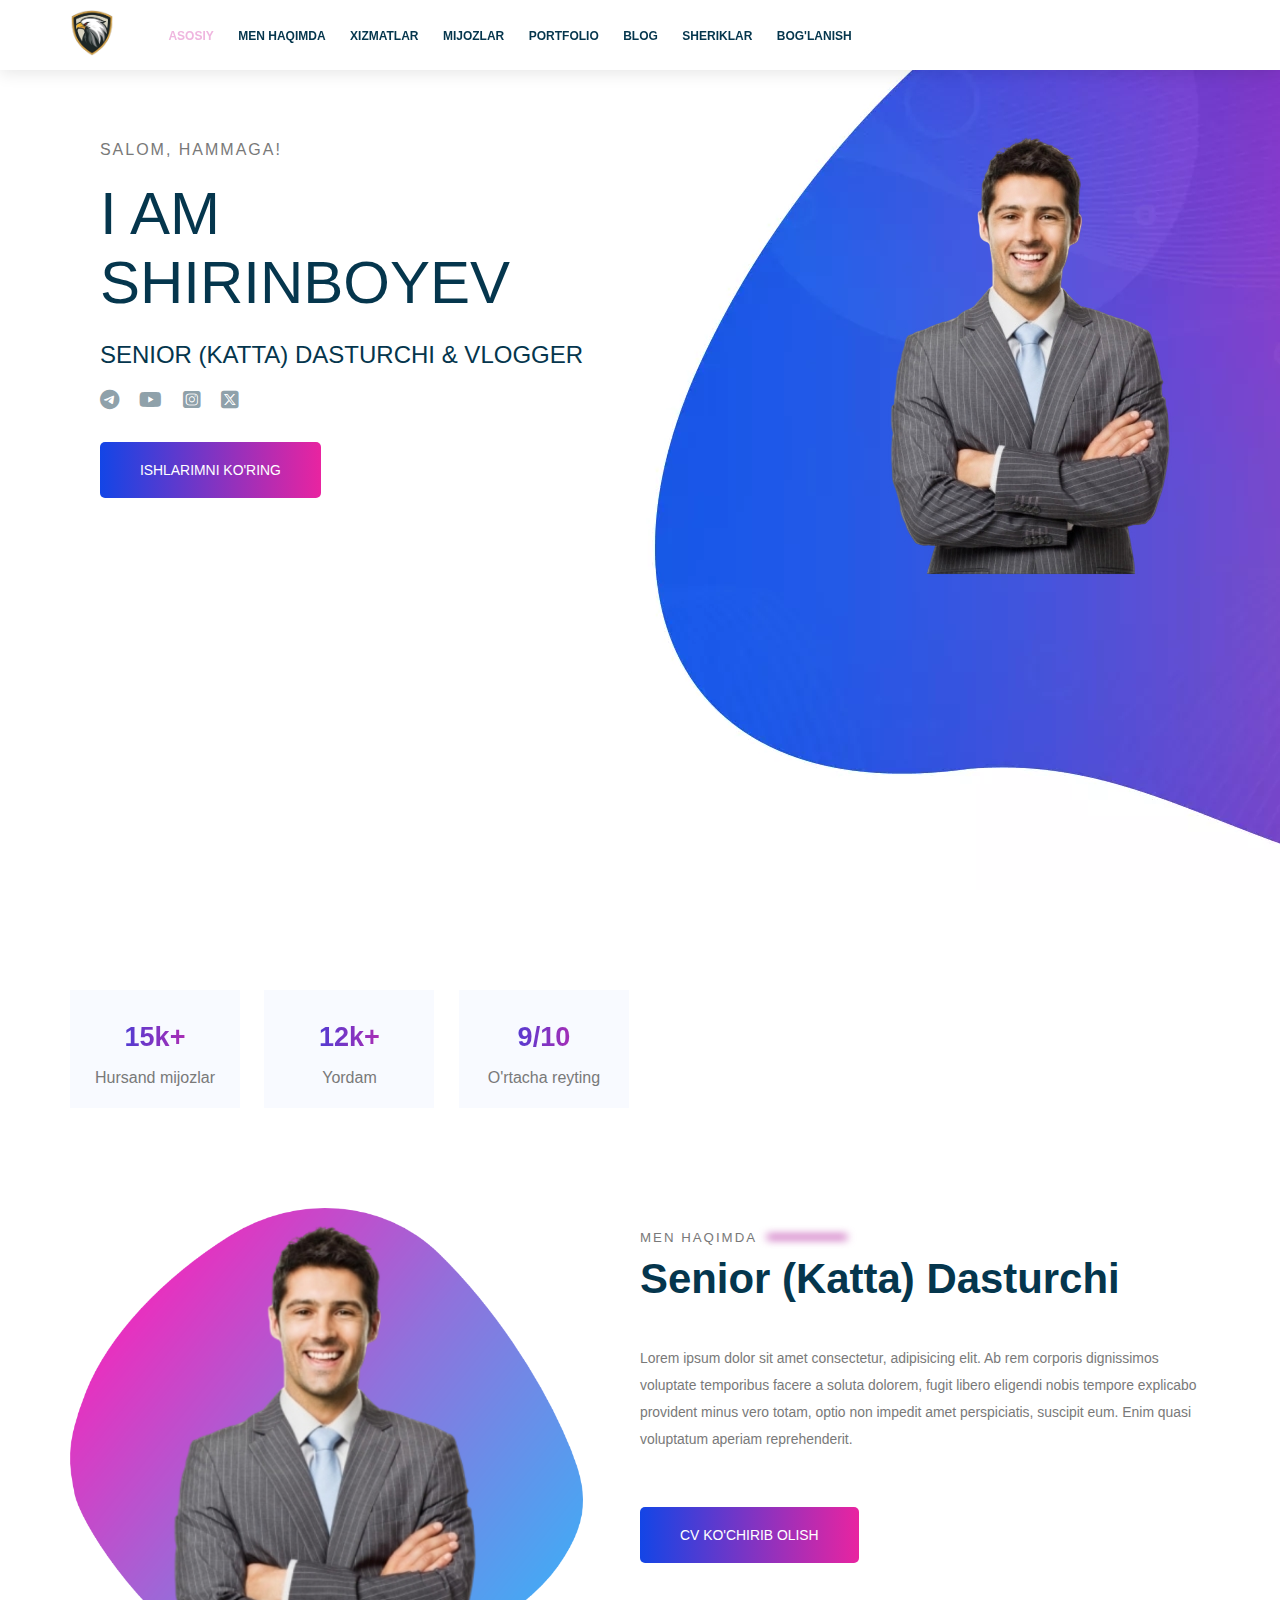
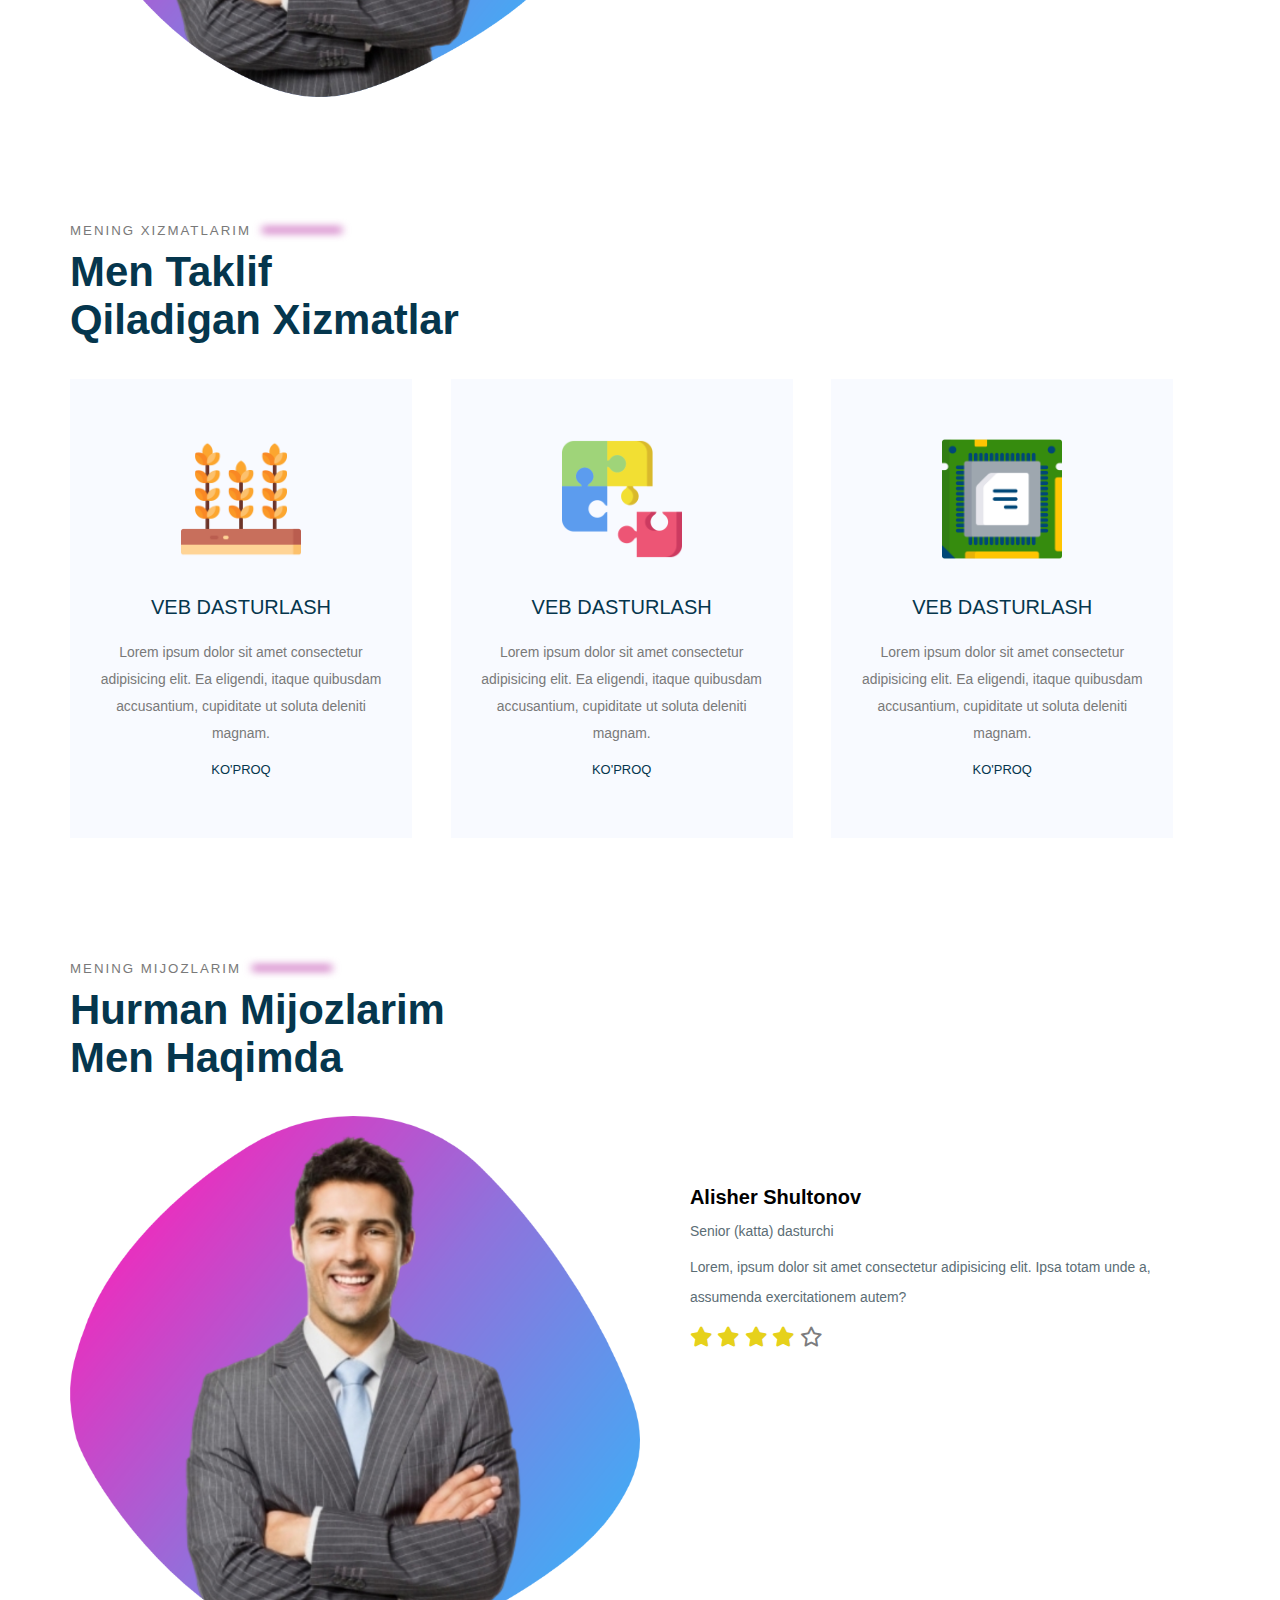
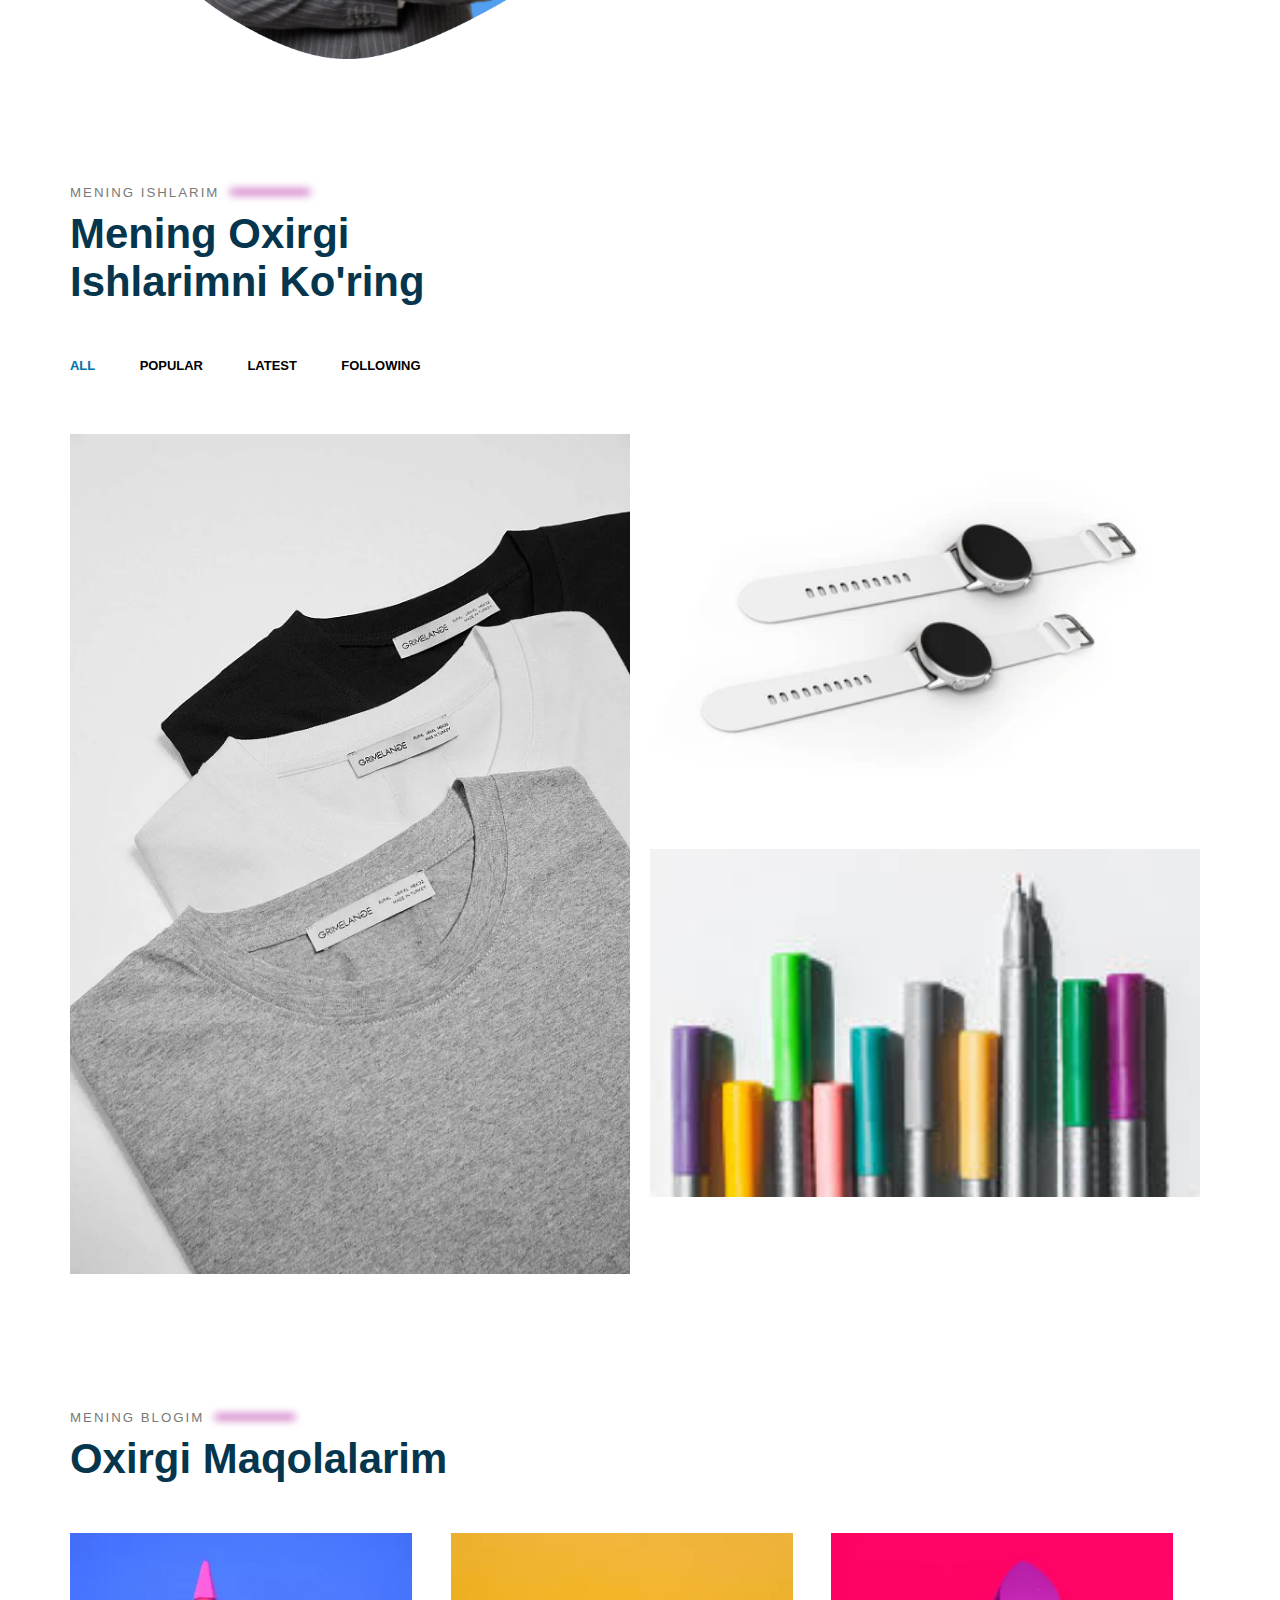
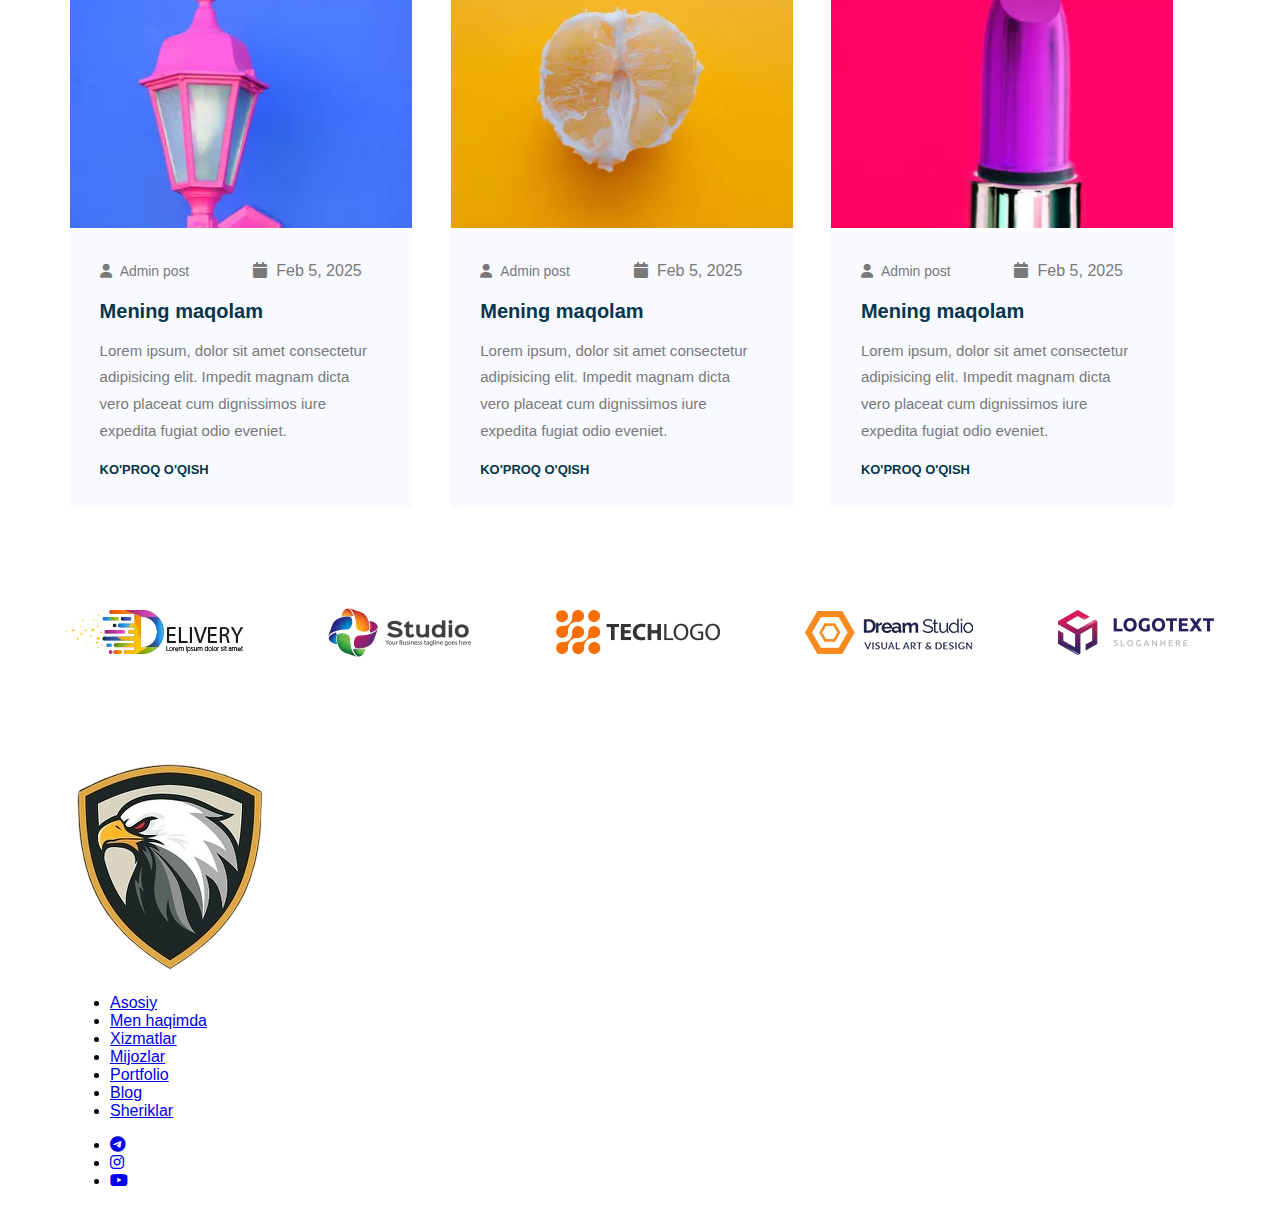
==== commit 38fa057c: "footer section html done" ====
--- a/index.html
+++ b/index.html
@@ -348,18 +348,40 @@
   <!-- /Partners section -->
 
   <!-- Footer section -->
-  <footer>
-    <nav>
-      <ul>
-        <li><a href="#">Asosiy</a></li>
-        <li><a href="#">Men haqimda</a></li>
-        <li><a href="#">Xizmatlar</a></li>
-        <li><a href="#">Mijozlar</a></li>
-        <li><a href="#">Portfolio</a></li>
-        <li><a href="#">Blog</a></li>
-        <li><a href="#">Sheriklar</a></li>
+  <footer class="footer">
+    <div class="container">
+      <div class="footer__brand">
+        <img src="./images/logo.png" alt="Logo">
+      </div>
+      <nav class="footer__navigation">
+        <ul class="foother__navigation-items">
+          <li class="footer__navigation-item"><a href="#">Asosiy</a></li>
+          <li class="footer__navigation-item"><a href="#">Men haqimda</a></li>
+          <li class="footer__navigation-item"><a href="#">Xizmatlar</a></li>
+          <li class="footer__navigation-item"><a href="#">Mijozlar</a></li>
+          <li class="footer__navigation-item"><a href="#">Portfolio</a></li>
+          <li class="footer__navigation-item"><a href="#">Blog</a></li>
+          <li class="footer__navigation-item"><a href="#">Sheriklar</a></li>
+        </ul>
+      </nav>
+      <ul class="footer__socials">
+          <li class="footer__social">
+            <a href="#">
+              <i class="fab fa-telegram"></i>
+            </a>
+          </li>
+          <li class="footer__social">
+            <a href="#">
+              <i class="fab fa-instagram"></i>
+            </a>
+          </li>
+          <li class="footer__social">
+            <a href="#">
+              <i class="fab fa-youtube "></i>
+            </a>
+          </li>
       </ul>
-    </nav>
+    </div>
   </footer>
   <!-- /Footer section -->
 </body>
--- a/css/style.css
+++ b/css/style.css
@@ -6,7 +6,7 @@
   min-height: 890px;
 }
 .main-section {
-  padding: 100px 30px;
+  padding: 7.5rem 1.87rem;
 }
 .main-section > div {
   width: 50%;
@@ -16,56 +16,56 @@
   text-align: right;
 }
 .main-section__welcome {
-  font-size: 16px;
+  font-size: 1rem;
   font-weight: 400;
-  margin-bottom: 20px;
+  margin-bottom: 1.25rem;
   letter-spacing: 2px;
   color: #797979;
 }
 .main-section__introduction {
-  margin-top: 20px;
-  font-size: 55px;
+  margin-top: 1.25rem;
+  font-size: 3.75rem;
   font-weight: 500;
-  margin-bottom: 20px;
+  margin-bottom: 1.25rem;
   color: #05364d;
 }
 .main-section__position {
   color: #05364d;
-  font-size: 24px;
-  font-weight: 300;
-  margin-bottom: 20px;
+  font-size: 1.5rem;
+  font-weight: 300;
+  margin-bottom: 1.25rem;
 }
 .main-section__social-networks a {
   color: #8fa1aa;
-  font-size: 28px;
-  display: inline-block;
-  margin-right: 16px;
+  font-size:  1.25rem;
+  display: inline-block;
+  margin-right: 1rem;
   cursor: pointer;
 }
 .main-section__social-networks a:hover i {
   color: #0071a5;
 }
 .main-section__action {
-  margin-top: 30px;
+  margin-top: 1.87rem;
 }
 
 /* Main section styles end */
 
 /* Statistics section style start */
 .statistics {
-  padding-top: 100px;
+  padding-top: 6.25rem;
 }
 .statistics__item {
   display: inline-block;
   width: 150px;
   background-color: #f8faff;
   text-align: center;
-  padding: 5px 10px;
-  margin-right: 20px;
+  padding: .32rem .625rem;
+  margin-right: 1.25rem;
 }
 .statistics__number {
-  font-size: 27px;
-  margin-bottom: 5px;
+  font-size: 1.69rem;
+  margin-bottom: .32rem;
   background: linear-gradient(to right, #1345e6 0%, #ed239f 51%, #1345e6 100%);
   -webkit-background-clip: text;
   -webkit-text-fill-color: transparent;
@@ -73,7 +73,7 @@
 }
 
 .statistics__title {
-  font-size: 16px;
+  font-size: 1rem;
   color: #797979;
   font-weight: 300;
 }
@@ -85,7 +85,7 @@
 }
 
 .about-me {
-  padding: 100px 0;
+  padding: 6.25rem 0;
 }
 
 .about-me > div {
@@ -93,24 +93,24 @@
   float: left;
 }
 .about-me__description {
-  font-size: 14px;
-  font-weight: 300;
-  color: #797979;
-  line-height: 27px;
+  font-size: .87rem;
+  font-weight: 300;
+  color: #797979;
+  line-height: 1.69rem;
 }
 .about-me__action {
-  margin-top: 30px;
+  margin-top: 2.5rem;
 }
 /* About Me section style end */
 
 /* Services section style start */
 .services {
-  padding-top: 100px;
+  padding-top: 6.25rem;
 }
 .service-card {
   display: inline-block;
   width: 30%;
-  padding: 60px 30px;
+  padding: 3.75rem 1.87rem ;
   background-color: #f8faff;
   margin-right: 3%;
   text-align: center;
@@ -122,19 +122,19 @@
 
 .service-card__title {
   color: #05364d;
-  font-size: 20px;
+  font-size: 1.25rem;
   font-weight: 500;
-  margin-bottom: 20px;
+  margin-bottom: 1.25rem;
   text-transform: uppercase;
 }
 .service-card__description {
-  font-size: 14px;
-  line-height: 27px;
+  font-size: .87rem;
+  line-height: 1.68rem;
   font-weight: 300;
   color: #797979;
 }
 .service-card__link {
-  font-size: 13px;
+  font-size: .81rem;
   font-weight: 500;
   text-transform: uppercase;
   color: #05364d;
@@ -154,11 +154,11 @@
 
 /* Clients section style start */
 .clients {
-  padding-top: 100px;
+  padding-top: 6.25rem;
 }
 .client-item__info {
-  padding-top: 50px;
-  padding-left: 50px;
+  padding-top: 3.12rem;
+  padding-left: 3.12rem;
 }
 .client-item > div {
   width: 50%;
@@ -170,23 +170,23 @@
   width: 100%;
 }
 .client-item__name {
-  font-size: 20px;
-  margin-bottom: 4px;
+  font-size: 1.25rem;
+  margin-bottom: .25rem;
 }
 .client-item__position {
-  font-size: 14px;
+  font-size: .87rem;
   font-weight: 300;
   color: #5b6d75;
 }
 .client-item__reivew {
-  font-size: 14px;
-  line-height: 27px;
+  font-size: .87rem;
+  line-height: 1.87rem;
   font-weight: 300;
   color: #5b6d75;
 }
 .client-item__rate i {
   color: #e6d11b;
-  font-size: 20px;
+  font-size: 1.25rem;
 }
 .client-item__rate .disabled {
   color: #7c7c7e;
@@ -195,17 +195,17 @@
 
 /* Portfolio section style start */
 .portfolio {
-  padding: 100px 0;
+  padding: 6.25rem 0;
 }
 .portfolio-filters {
   list-style: none;
   padding-left: 0;
-  margin-top: 50px;
+  margin-top: 3.125rem;
 }
 .portfolio-filters li {
   display: inline-block;
-  margin-right: 40px;
-  font-size: 13px;
+  margin-right: 2.5rem;
+  font-size: .81rem;
   font-weight: 600;
   text-transform: uppercase;
   cursor: pointer;
@@ -216,14 +216,14 @@
 }
 .portfolio-items {
   position: relative;
-  margin-top: 50px;
+  margin-top: 3.125rem;
 }
 .portfolio-item {
   position: relative;
   display: inline-block;
   cursor: pointer;
   width: 50%;
-  padding: 10px;
+  padding: .625rem;
   box-sizing: border-box;
 }
 .portfolio-item-1 {
@@ -265,7 +265,7 @@
 
 /* Blog section styles start  */
 /* .blog{
-  padding: 100px 0;
+  padding: 6.25rem 0;
 } */
 .blog-items {
   margin-top: 50px;
@@ -288,31 +288,31 @@
 }
 .blog-item__info {
   background-color: #f8faff;
-  padding: 30px;
+  padding: 1.85rem;
   color: #797979;
 }
 .blog-item__main-info span {
-  font-size: 14px;
-  margin-right: 30px;
+  font-size: .87rem;
+  margin-right: 1.87rem;
   font-weight: lighter;
 }
 .blog-item__info i {
-  margin-right: 5px;
+  margin-right: .31rem;
 }
 .blog-item__title {
-  font-size: 20px;
-  margin-top: 20px;
-  margin-bottom: 15px;
+  font-size: 1.25rem;
+  margin-top: 1.25rem;
+  margin-bottom: .94rem;
   color: #05364d;
   font-weight: 700;
 }
 .blog-item__description {
-  line-height: 27px;
+  line-height: 1.68rem;
   font-weight: lighter;
-  font-size: 15px;
+  font-size: .94rem;
 }
 .blog-item__learn-more {
-  font-size: 13px;
+  font-size: .81rem;
   font-weight: 600;
   text-transform: uppercase;
   color: #05364d;
@@ -327,13 +327,14 @@
 
 /* Partners section style start */
 .partners{
-  padding: 100px;
+  padding: 6.25rem;
   display: flex;
-  gap: 25px;
+  gap: 1.56rem;
   justify-content: center;
   align-items: center;
 }
 .partner{
   display: inline-block;
+  padding: 0 1.87rem;
 }
 /* Partners section style end */--- a/css/shared.css
+++ b/css/shared.css
@@ -20,13 +20,13 @@
 .section-subtitle {
   letter-spacing: 2px;
   font-weight: 500;
-  margin-bottom: 10px;
+  margin-bottom: .625rem;
   color: #797979;
   text-transform: uppercase;
 }
 .section-title {
-  margin-top: 5px;
-  font-size: 42px;
+  margin-top: .32rem;
+  font-size: 2.62rem;
   font-weight: 700;
   text-transform: capitalize;
   color: #05364d;
@@ -37,8 +37,8 @@
   background-size: 200% auto;
   color: white;
   font-weight: 500;
-  font-size: 14px;
-  padding: 20px 40px;
+  font-size: .87rem;
+  padding: 1.25rem 2.5rem;
   cursor: pointer;
   border-radius: 5px;
 }
@@ -49,7 +49,7 @@
 
 .blur-line {
   display: inline-block;
-  margin-left: 5px;
+  margin-left: .32rem;
   width: 80px;
   height: 4px;
   background-color: #b11f9d;
@@ -86,14 +86,14 @@
 .main-navigation__item {
   display: inline-block;
   vertical-align: middle;
-  padding: 10px;
+  padding: .625rem;
 }
 
 .main-navigation__item a {
   color: #05364d;
   text-decoration: none;
   text-transform: uppercase;
-  font-size: 12px;
+  font-size: .75rem;
   font-weight: 600;
 }
 .main-navigation__item a:hover {
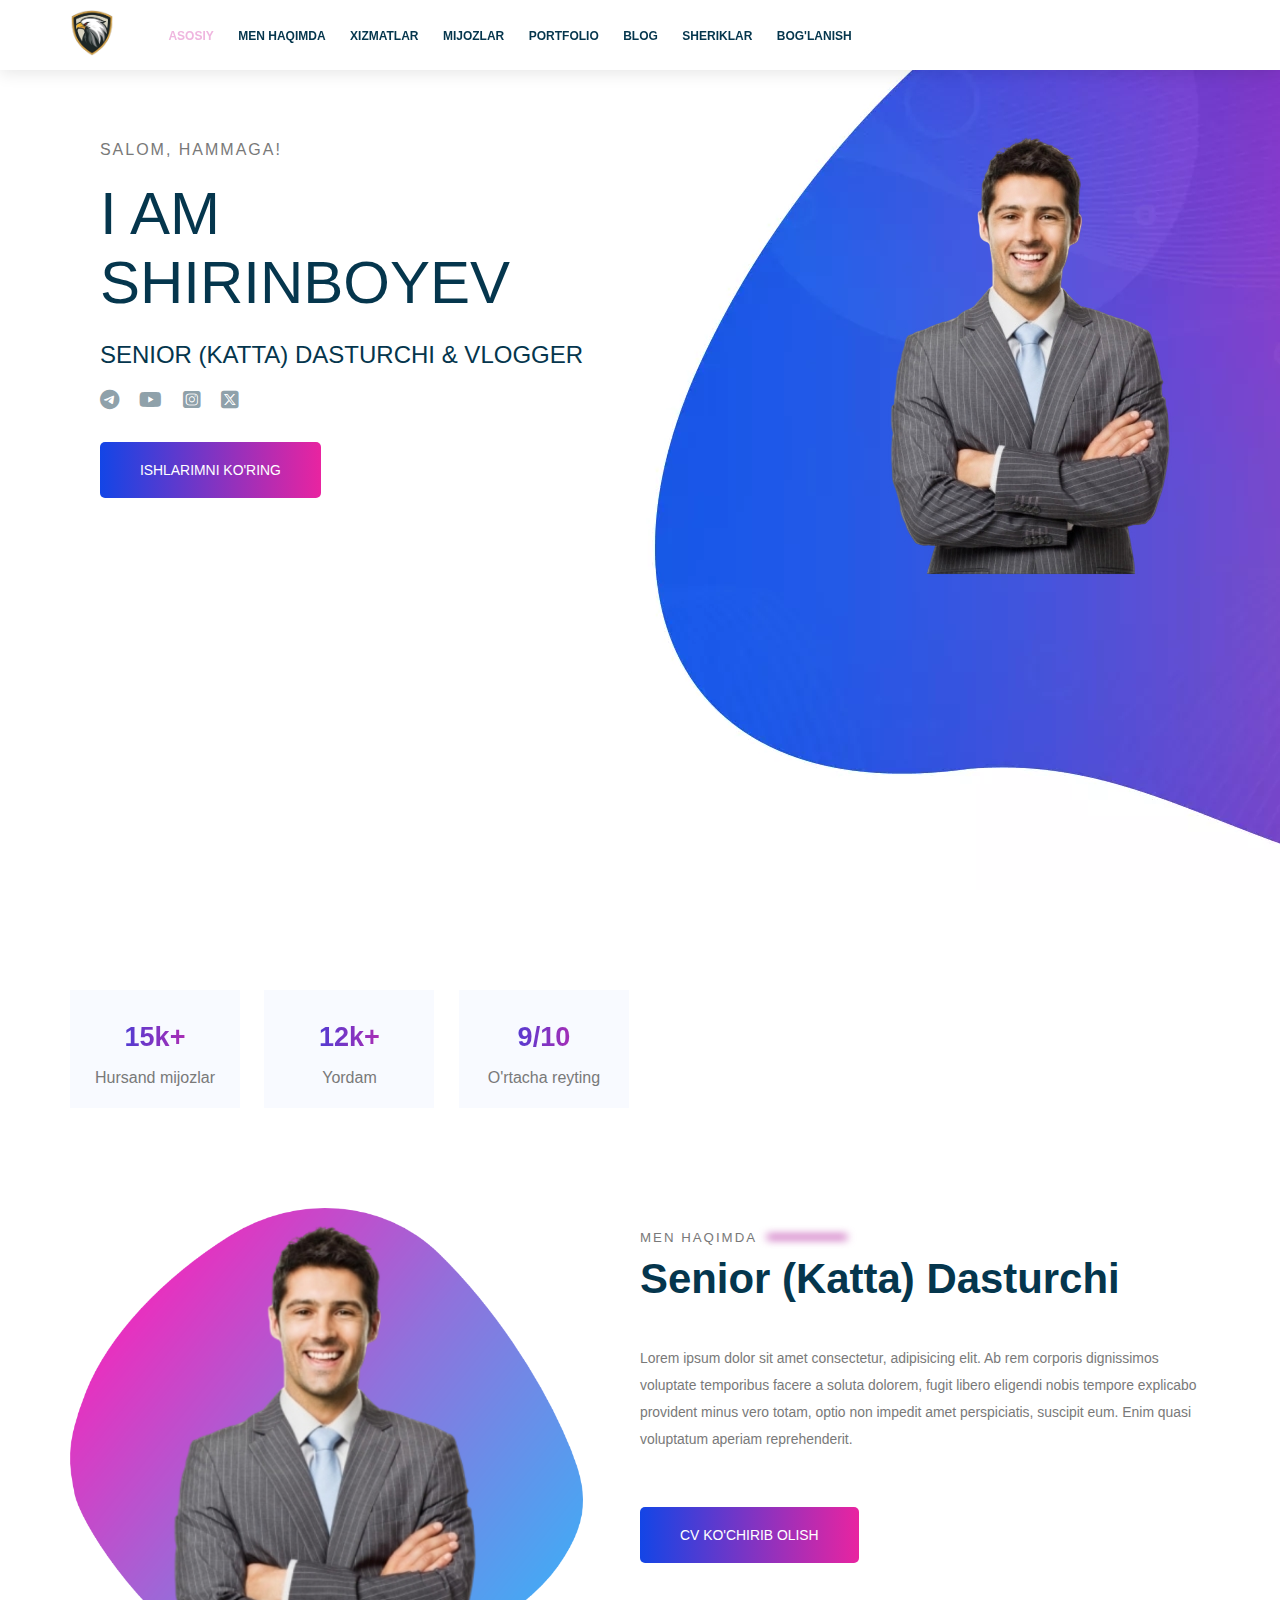
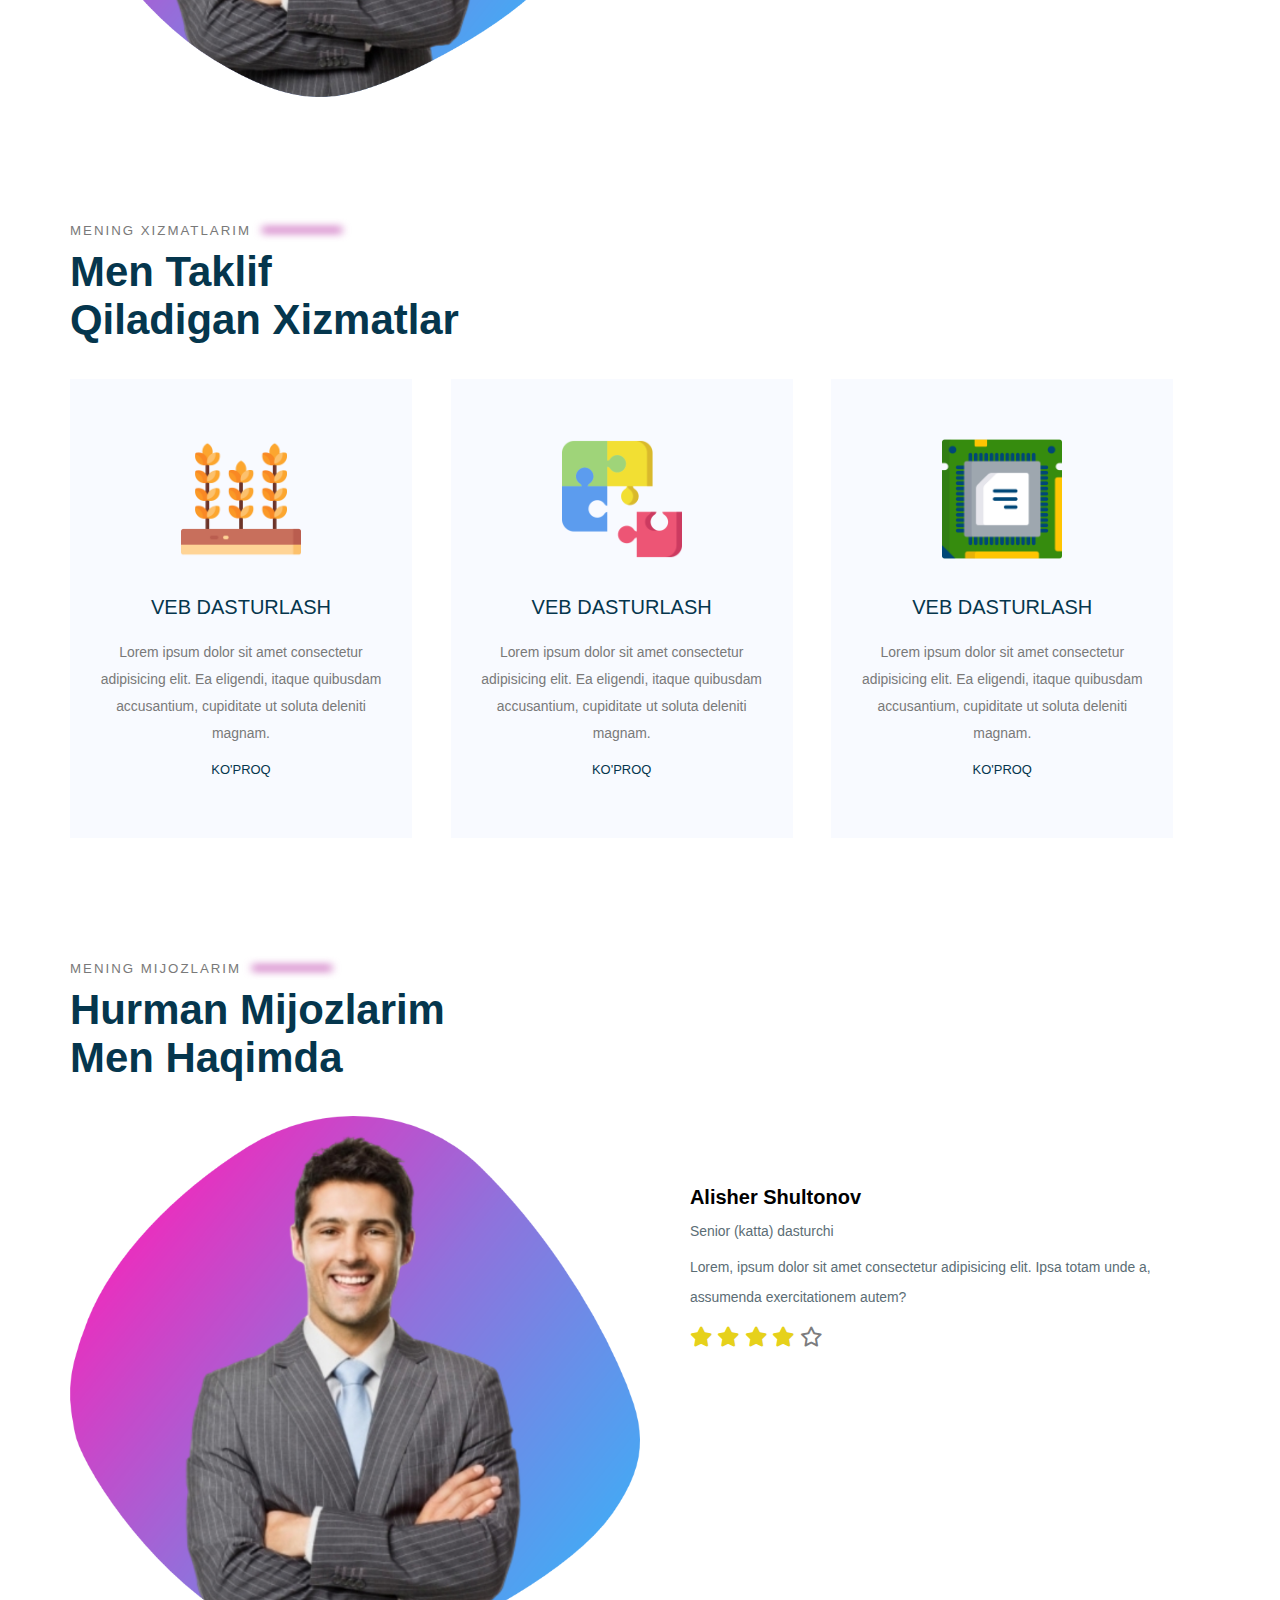
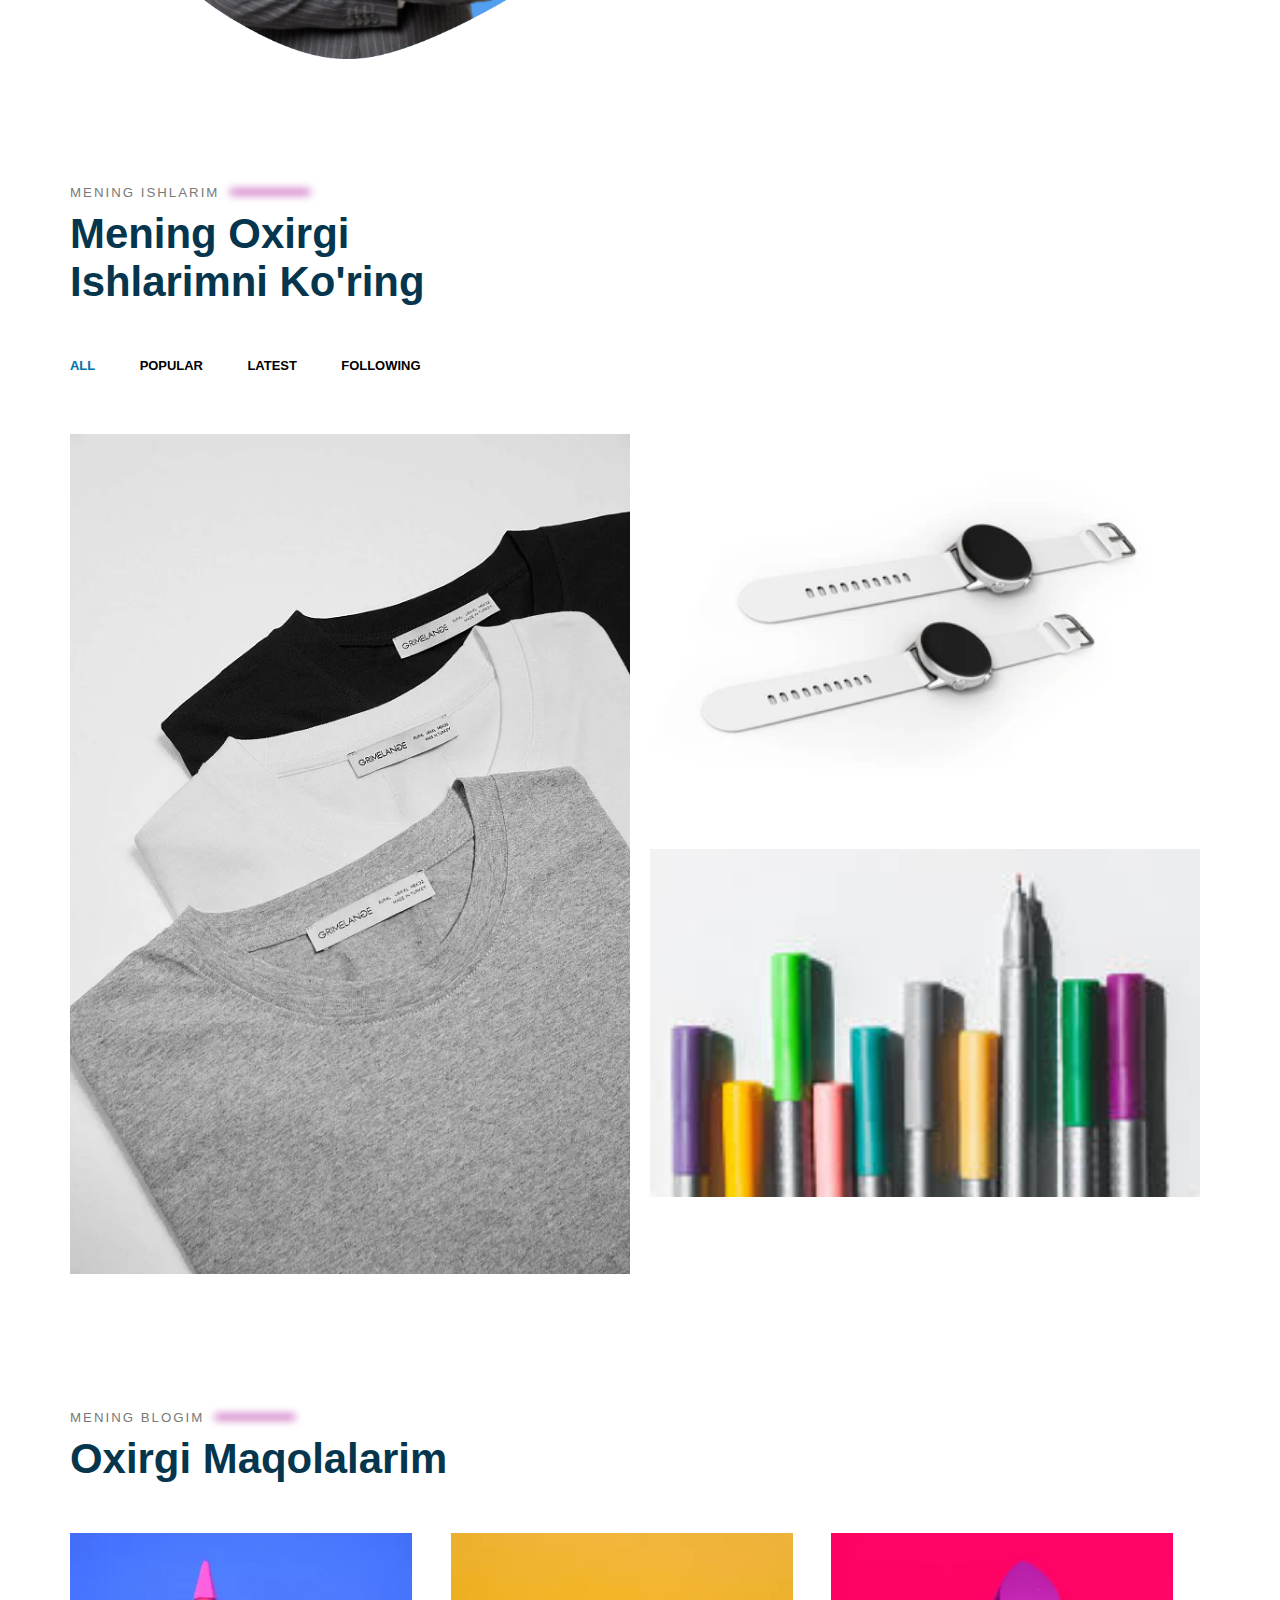
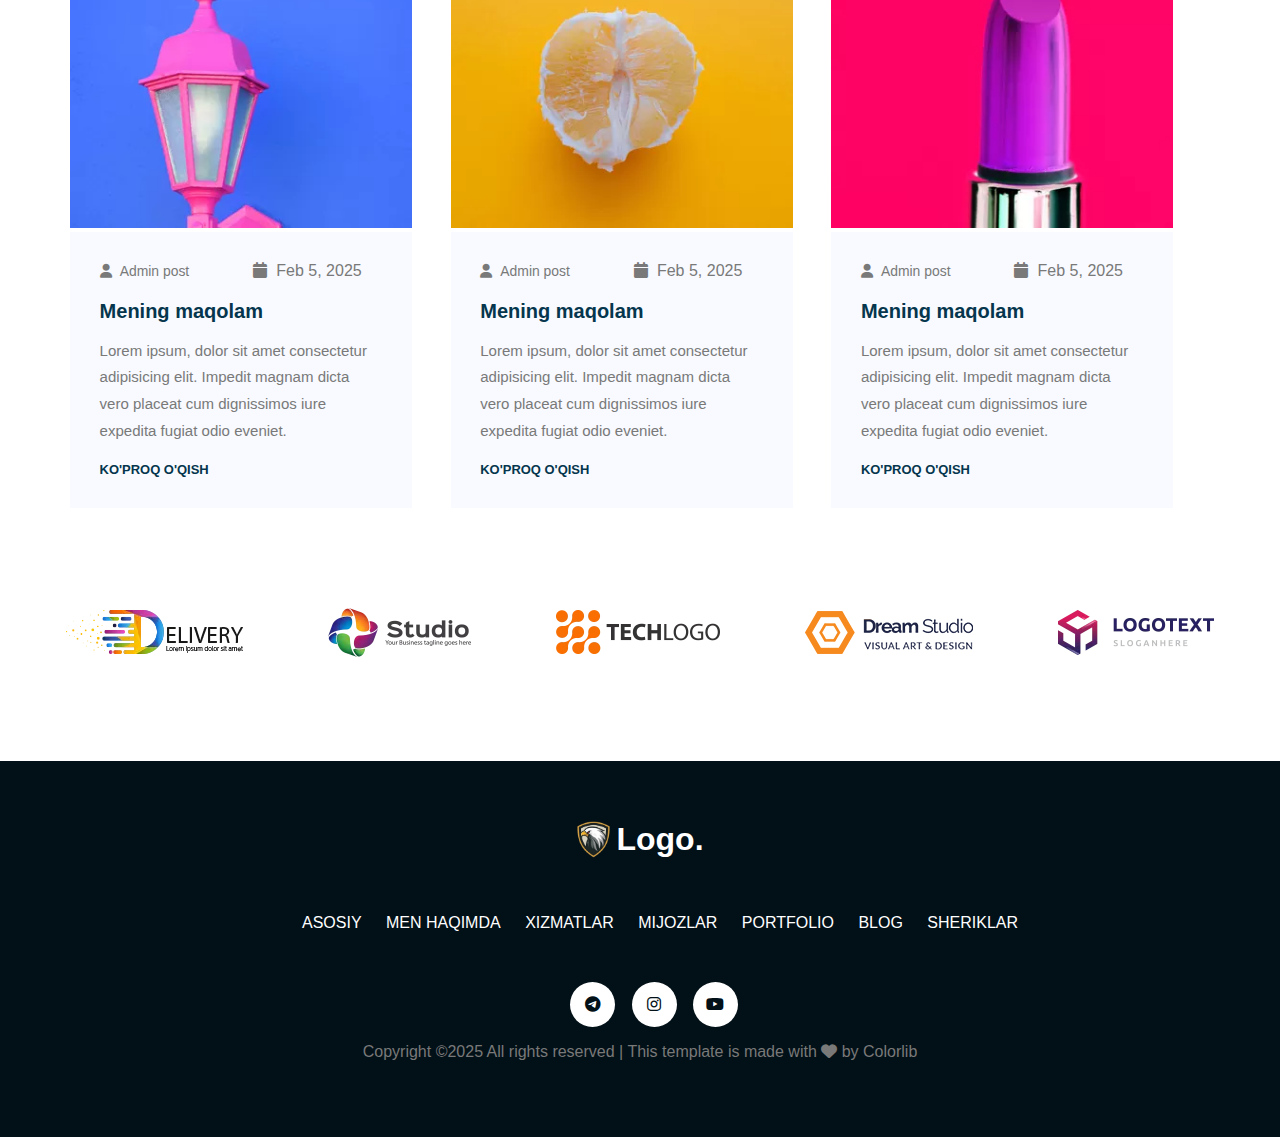
==== commit d84bd495: "Footer section done..." ====
--- a/index.html
+++ b/index.html
@@ -352,6 +352,7 @@
     <div class="container">
       <div class="footer__brand">
         <img src="./images/logo.png" alt="Logo">
+        <span>Logo.</span>
       </div>
       <nav class="footer__navigation">
         <ul class="foother__navigation-items">
@@ -381,6 +382,7 @@
             </a>
           </li>
       </ul>
+      <p class="footer__text">Copyright ©2025 All rights reserved | This template is made with <i class="fa-solid fa-heart"></i> by Colorlib</p>
     </div>
   </footer>
   <!-- /Footer section -->
--- a/css/shared.css
+++ b/css/shared.css
@@ -102,4 +102,66 @@
 .main-navigation__item.active a {
   color: #efb6df;
 }
-/* Main header styles end */+/* Main header styles end */
+
+/* Footer section styles */
+.footer{
+  padding: 60px 0;
+  background-color: #021017;
+  text-align: center;
+}
+.footer__brand{
+  display: flex;
+  justify-content: center;
+  align-items: center;
+  gap: 5px;
+}
+.footer__brand img{
+  width: 35px;
+}
+.footer__brand span{
+  color: white;
+  font-size: 2rem;
+  font-weight: 700;
+}
+.footer__navigation{
+  padding-top: 40px;
+}
+.foother__navigation-items{
+  margin-bottom: 50px;
+}
+.footer__navigation-item{
+  display: inline-block;
+  padding: 0 10px;
+}
+.footer__navigation-item a{
+  color: white;
+  text-decoration: none;
+  text-transform: uppercase;
+  cursor: pointer;
+}
+.footer__social{
+  display: inline-block;
+  width: 45px;
+  height: 45px;
+  line-height: 45px;
+  text-align: center;
+  background: #ffffff;
+  border-radius: 36px;
+  color: #05364d;
+  font-size: 16px;
+  margin-right: 12px;
+}
+.footer__social:hover{
+  background: linear-gradient(90deg, #1345e6 0%, #ed239f 100%);
+}
+.footer__social:hover a{
+  color: white;
+}
+.footer__social a{
+  color: #021017;
+}
+.footer__text{
+  color: #797979;
+}
+/* /Footer section styles */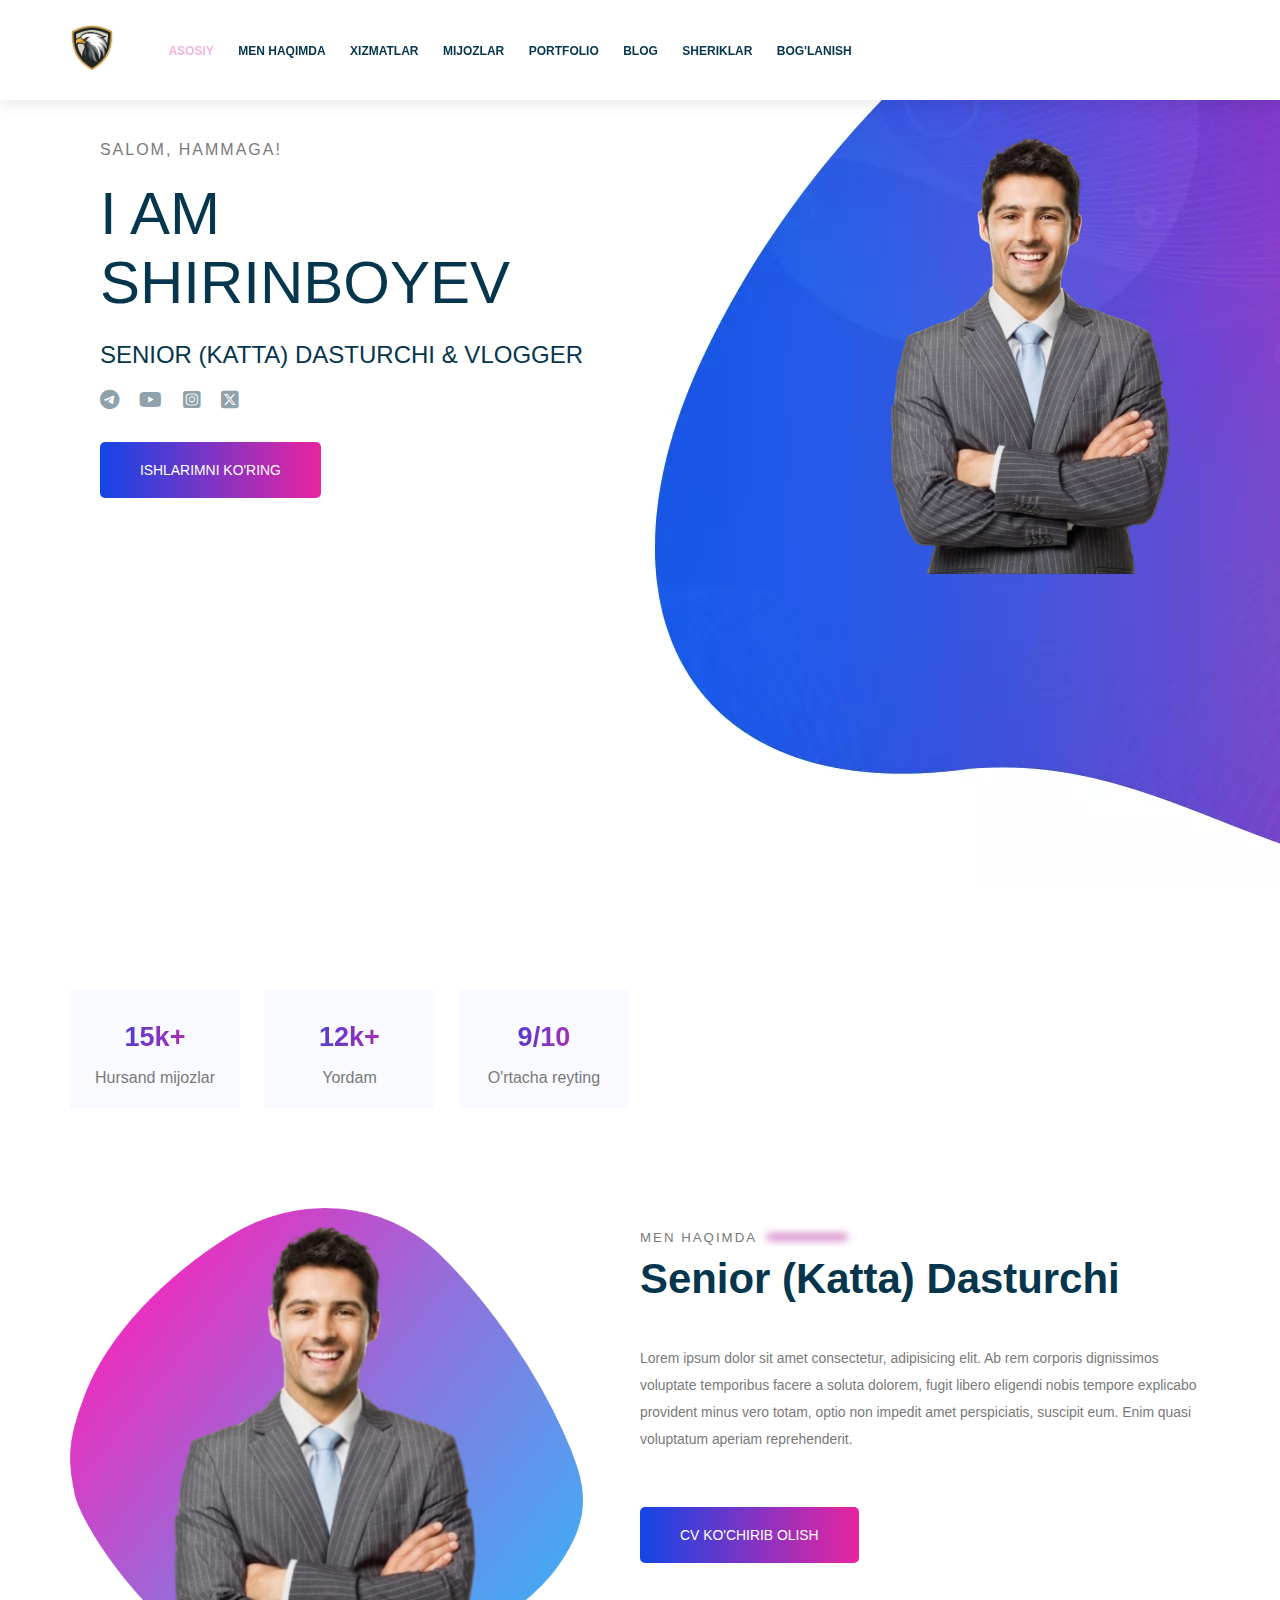
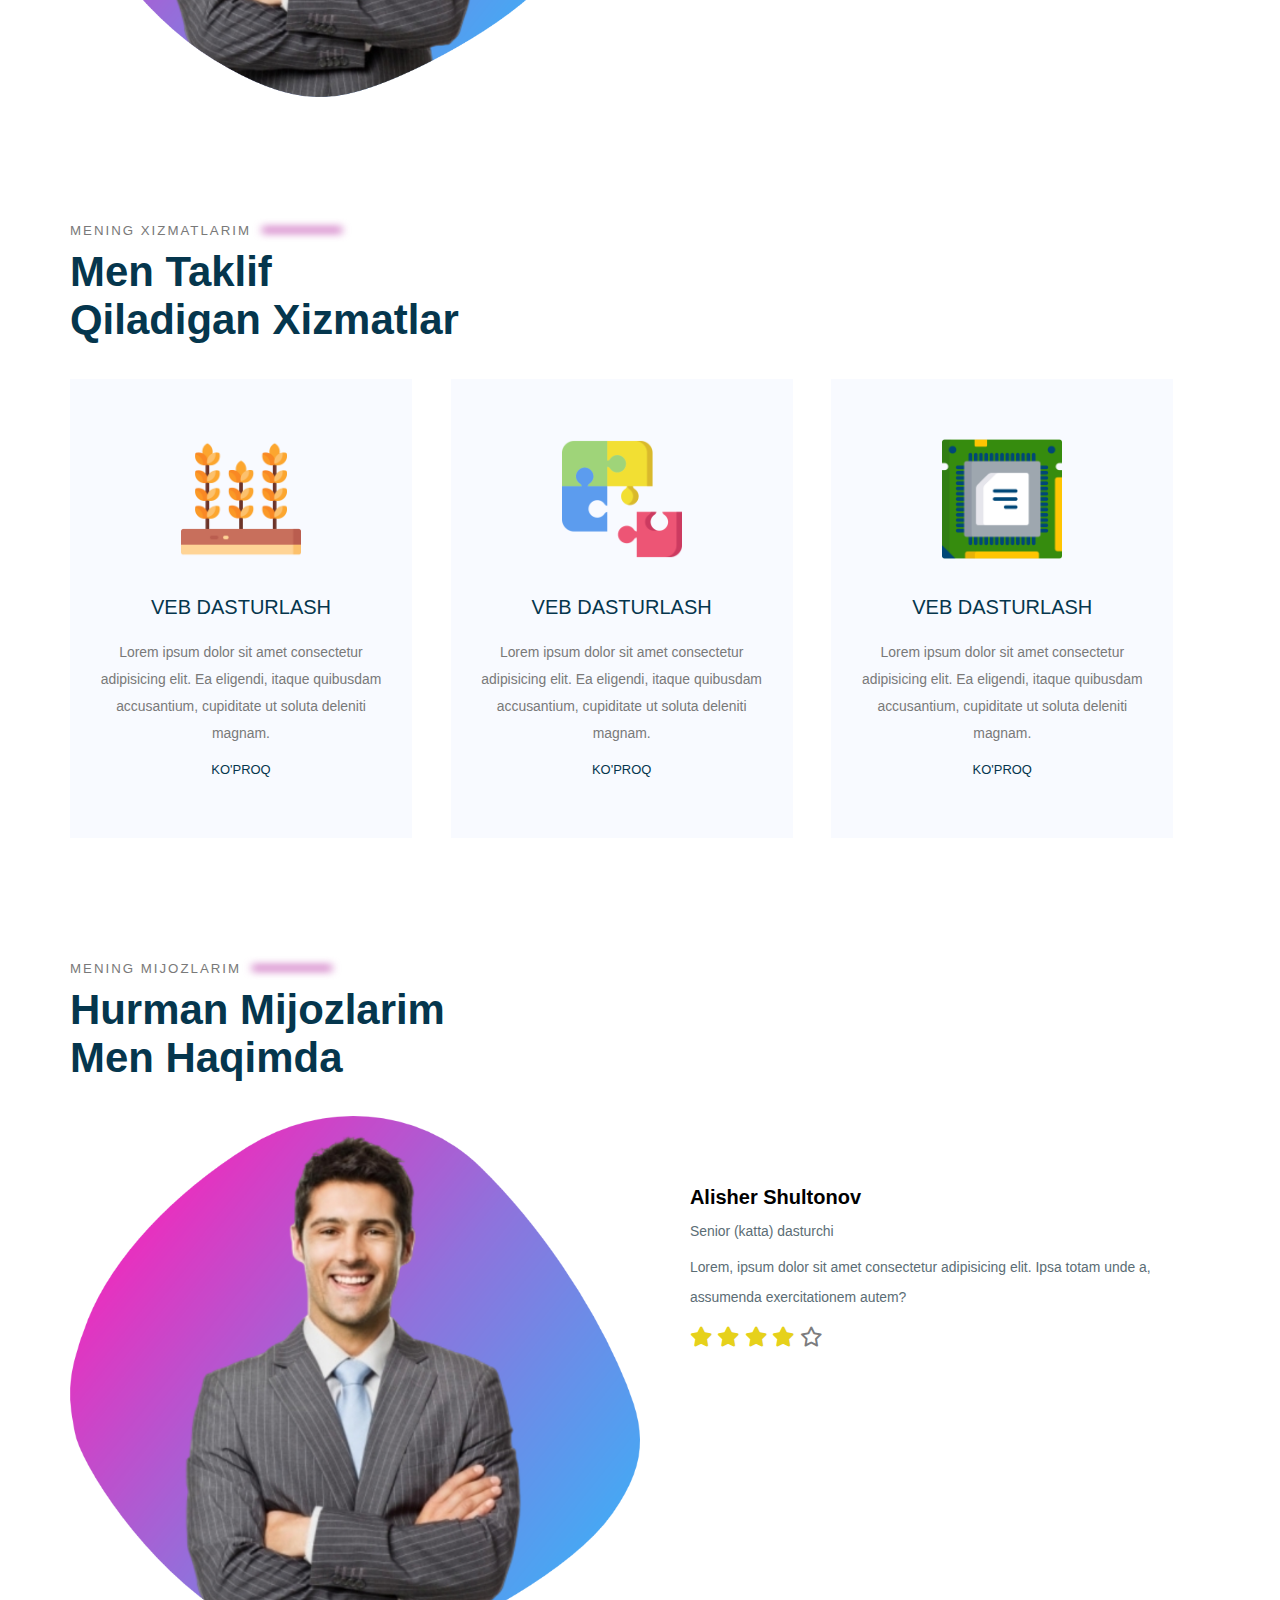
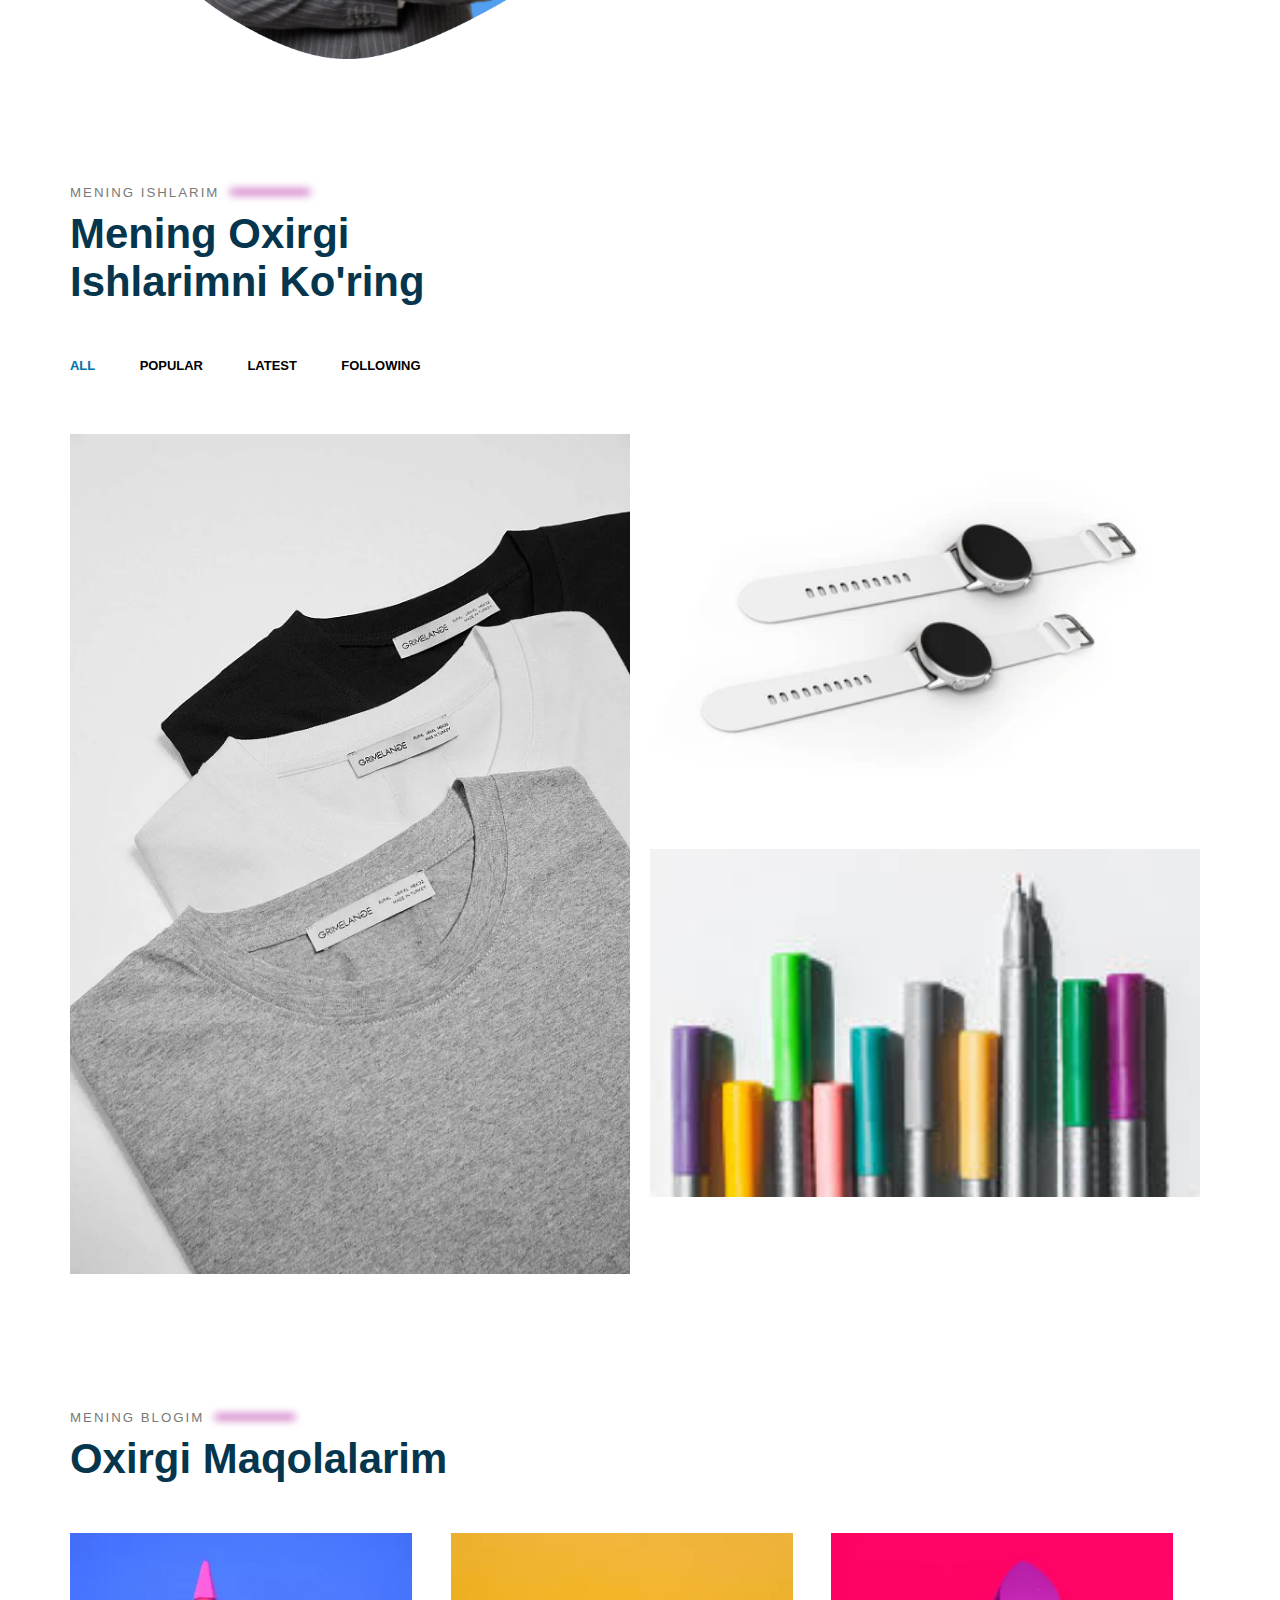
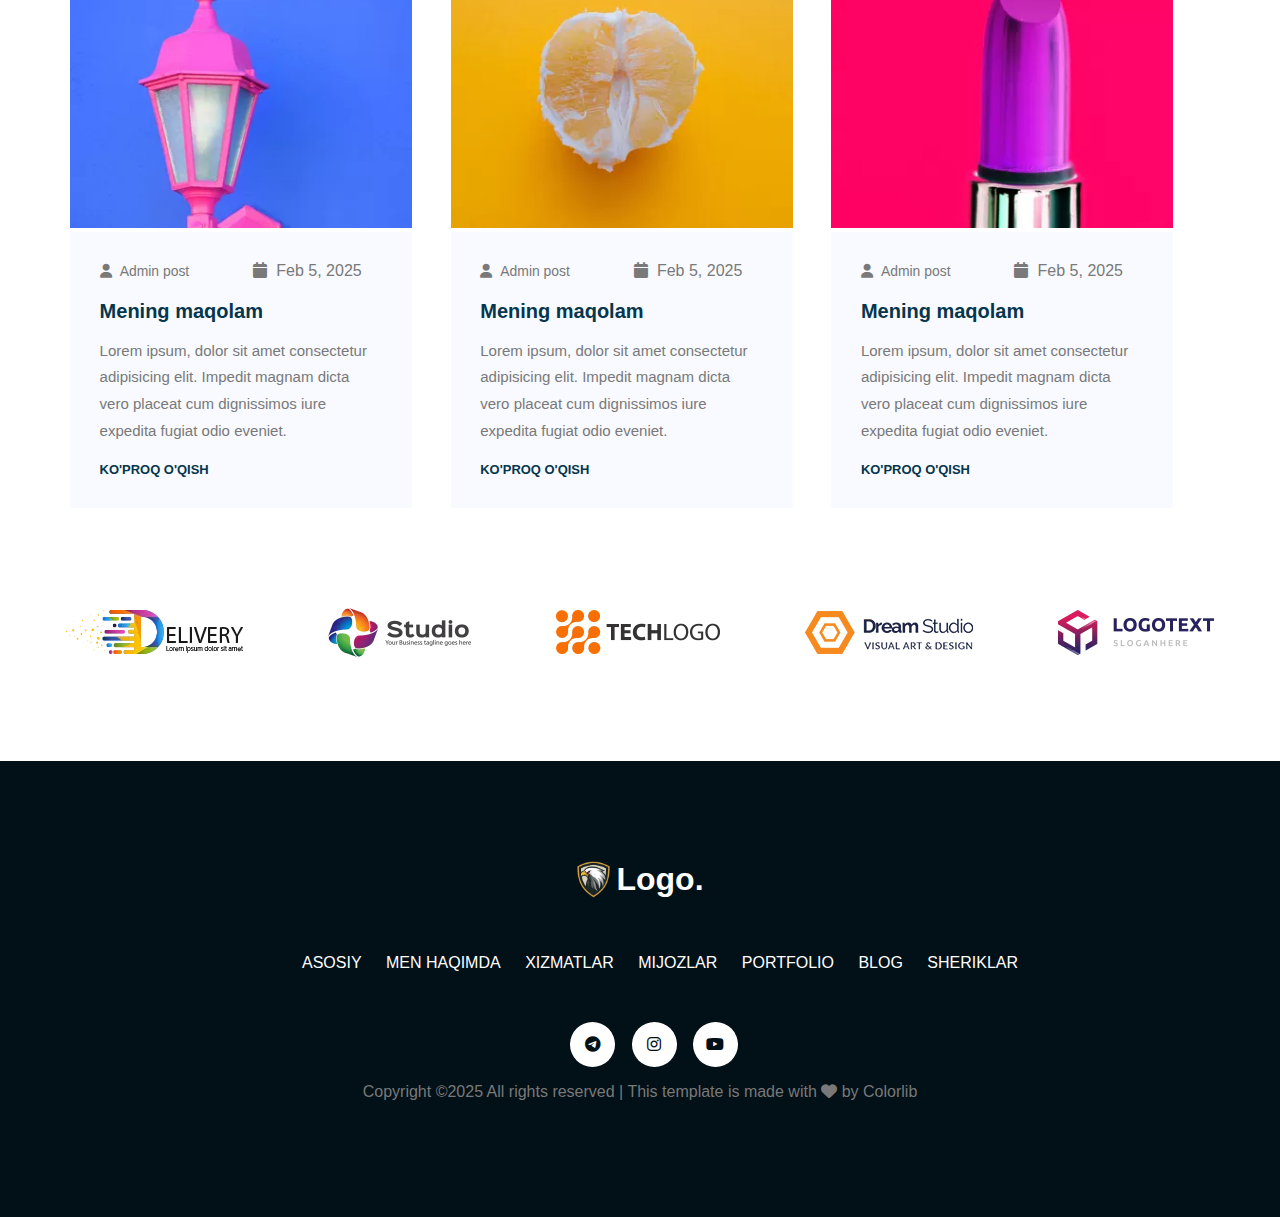
==== commit 4ed202ab: "add responsive section" ====
--- a/index.html
+++ b/index.html
@@ -4,6 +4,7 @@
 <head>
   <title>Portfolio</title>
   <meta charset="UTF-8">
+  <!-- usefull responsive design -->
   <meta name="viewport" content="width=device-width, initial-scale=1.0">
   <!-- Font Awesome CDN Links -->
   <link rel="stylesheet" href="https://cdnjs.cloudflare.com/ajax/libs/font-awesome/6.7.2/css/all.min.css"
@@ -242,109 +243,112 @@
   <!-- /Portfolio section -->
 
   <!-- Blog section -->
-   <div class="container">
-     <section id="blog" class="blog">
-       <h5 class="section-subtitle">Mening blogim <span class="blur-line"></span></h5>
-       <h2 class="section-title">Oxirgi maqolalarim</h2>
-
-       <div class="blog-items">
-          <div class="blog-item">
-            <div class="blog-item__img">
-              <img src="./images/b1.jpg.webp" alt="Blog img 1">
-            </div>
-            <div class="blog-item__info">
-              <div class="blog-item__main-info">
-                <span class="blog-item__author">
-                  <i class="fa fa-user"></i>
-                  Admin post
-                </span>
-                <span class="blog-item__date"></span>
-                <i class="fa fa-calendar"></i>
-                  Feb 5, 2025
-                </span>
-              </div>
-              <h5 class="blog-item__title">
-                Mening maqolam
-              </h5>
-              <p class="blog-item__description">Lorem ipsum, dolor sit amet consectetur adipisicing elit. Impedit magnam dicta vero placeat cum dignissimos iure expedita fugiat odio eveniet.</p>
-              <a href="#" class="blog-item__learn-more">Ko'proq o'qish</a>
-            </div>
-          </div>
-
-          <div class="blog-item">
-            <div class="blog-item__img">
-              <img src="./images/b2.jpg.webp" alt="Blog img 1">
-            </div>
-            <div class="blog-item__info">
-              <div class="blog-item__main-info">
-                <span class="blog-item__author">
-                  <i class="fa fa-user"></i>
-                  Admin post
-                </span>
-                <span class="blog-item__date"></span>
-                <i class="fa fa-calendar"></i>
-                  Feb 5, 2025
-                </span>
-              </div>
-              <h5 class="blog-item__title">
-                Mening maqolam
-              </h5>
-              <p class="blog-item__description">Lorem ipsum, dolor sit amet consectetur adipisicing elit. Impedit magnam dicta vero placeat cum dignissimos iure expedita fugiat odio eveniet.</p>
-              <a href="#" class="blog-item__learn-more">Ko'proq o'qish</a>
-            </div>
-          </div>
-
-          <div class="blog-item">
-            <div class="blog-item__img">
-              <img src="./images/b3.jpg.webp" alt="Blog img 1">
-            </div>
-            <div class="blog-item__info">
-              <div class="blog-item__main-info">
-                <span class="blog-item__author">
-                  <i class="fa fa-user"></i>
-                  Admin post
-                </span>
-                <span class="blog-item__date"></span>
-                <i class="fa fa-calendar"></i>
-                  Feb 5, 2025
-                </span>
-              </div>
-              <h5 class="blog-item__title">
-                Mening maqolam
-              </h5>
-              <p class="blog-item__description">Lorem ipsum, dolor sit amet consectetur adipisicing elit. Impedit magnam dicta vero placeat cum dignissimos iure expedita fugiat odio eveniet.</p>
-              <a href="#" class="blog-item__learn-more">Ko'proq o'qish</a>
-            </div>
-          </div>
-
-
-       </div>
-
-      </section>
-      <div class="clearfix"></div>
-    </div>
+  <div class="container">
+    <section id="blog" class="blog">
+      <h5 class="section-subtitle">Mening blogim <span class="blur-line"></span></h5>
+      <h2 class="section-title">Oxirgi maqolalarim</h2>
+
+      <div class="blog-items">
+        <div class="blog-item">
+          <div class="blog-item__img">
+            <img src="./images/b1.jpg.webp" alt="Blog img 1">
+          </div>
+          <div class="blog-item__info">
+            <div class="blog-item__main-info">
+              <span class="blog-item__author">
+                <i class="fa fa-user"></i>
+                Admin post
+              </span>
+              <span class="blog-item__date"></span>
+              <i class="fa fa-calendar"></i>
+              Feb 5, 2025
+              </span>
+            </div>
+            <h5 class="blog-item__title">
+              Mening maqolam
+            </h5>
+            <p class="blog-item__description">Lorem ipsum, dolor sit amet consectetur adipisicing elit. Impedit magnam
+              dicta vero placeat cum dignissimos iure expedita fugiat odio eveniet.</p>
+            <a href="#" class="blog-item__learn-more">Ko'proq o'qish</a>
+          </div>
+        </div>
+
+        <div class="blog-item">
+          <div class="blog-item__img">
+            <img src="./images/b2.jpg.webp" alt="Blog img 1">
+          </div>
+          <div class="blog-item__info">
+            <div class="blog-item__main-info">
+              <span class="blog-item__author">
+                <i class="fa fa-user"></i>
+                Admin post
+              </span>
+              <span class="blog-item__date"></span>
+              <i class="fa fa-calendar"></i>
+              Feb 5, 2025
+              </span>
+            </div>
+            <h5 class="blog-item__title">
+              Mening maqolam
+            </h5>
+            <p class="blog-item__description">Lorem ipsum, dolor sit amet consectetur adipisicing elit. Impedit magnam
+              dicta vero placeat cum dignissimos iure expedita fugiat odio eveniet.</p>
+            <a href="#" class="blog-item__learn-more">Ko'proq o'qish</a>
+          </div>
+        </div>
+
+        <div class="blog-item">
+          <div class="blog-item__img">
+            <img src="./images/b3.jpg.webp" alt="Blog img 1">
+          </div>
+          <div class="blog-item__info">
+            <div class="blog-item__main-info">
+              <span class="blog-item__author">
+                <i class="fa fa-user"></i>
+                Admin post
+              </span>
+              <span class="blog-item__date"></span>
+              <i class="fa fa-calendar"></i>
+              Feb 5, 2025
+              </span>
+            </div>
+            <h5 class="blog-item__title">
+              Mening maqolam
+            </h5>
+            <p class="blog-item__description">Lorem ipsum, dolor sit amet consectetur adipisicing elit. Impedit magnam
+              dicta vero placeat cum dignissimos iure expedita fugiat odio eveniet.</p>
+            <a href="#" class="blog-item__learn-more">Ko'proq o'qish</a>
+          </div>
+        </div>
+
+
+      </div>
+
+    </section>
+    <div class="clearfix"></div>
+  </div>
   <!-- /Blog section -->
 
   <!-- Partners section -->
-   <div class="container">
-     <section id="partners" class="partners">
-       <div class="partner">
+  <div class="container">
+    <section id="partners" class="partners">
+      <div class="partner">
         <img src="./images/logo1.png.webp" alt="partner-logo-1">
-       </div>
-       <div class="partner">
+      </div>
+      <div class="partner">
         <img src="./images/logo2.png.webp" alt="partner-logo-2">
-       </div>
-       <div class="partner">
+      </div>
+      <div class="partner">
         <img src="./images/logo3.png.webp" alt="partner-logo-3">
-       </div>
-       <div class="partner">
+      </div>
+      <div class="partner">
         <img src="./images/logo4.png.webp" alt="partner-logo-4">
-       </div>
-       <div class="partner">
+      </div>
+      <div class="partner">
         <img src="./images/logo5.png.webp" alt="partner-logo-5">
-       </div>
-      </section>
-    </div>
+      </div>
+    </section>
+  </div>
   <!-- /Partners section -->
 
   <!-- Footer section -->
@@ -366,23 +370,24 @@
         </ul>
       </nav>
       <ul class="footer__socials">
-          <li class="footer__social">
-            <a href="#">
-              <i class="fab fa-telegram"></i>
-            </a>
-          </li>
-          <li class="footer__social">
-            <a href="#">
-              <i class="fab fa-instagram"></i>
-            </a>
-          </li>
-          <li class="footer__social">
-            <a href="#">
-              <i class="fab fa-youtube "></i>
-            </a>
-          </li>
+        <li class="footer__social">
+          <a href="#">
+            <i class="fab fa-telegram"></i>
+          </a>
+        </li>
+        <li class="footer__social">
+          <a href="#">
+            <i class="fab fa-instagram"></i>
+          </a>
+        </li>
+        <li class="footer__social">
+          <a href="#">
+            <i class="fab fa-youtube "></i>
+          </a>
+        </li>
       </ul>
-      <p class="footer__text">Copyright ©2025 All rights reserved | This template is made with <i class="fa-solid fa-heart"></i> by Colorlib</p>
+      <p class="footer__text">Copyright ©2025 All rights reserved | This template is made with <i
+          class="fa-solid fa-heart"></i> by Colorlib</p>
     </div>
   </footer>
   <!-- /Footer section -->
--- a/css/style.css
+++ b/css/style.css
@@ -37,7 +37,7 @@
 }
 .main-section__social-networks a {
   color: #8fa1aa;
-  font-size:  1.25rem;
+  font-size: 1.25rem;
   display: inline-block;
   margin-right: 1rem;
   cursor: pointer;
@@ -60,12 +60,12 @@
   width: 150px;
   background-color: #f8faff;
   text-align: center;
-  padding: .32rem .625rem;
+  padding: 0.32rem 0.625rem;
   margin-right: 1.25rem;
 }
 .statistics__number {
   font-size: 1.69rem;
-  margin-bottom: .32rem;
+  margin-bottom: 0.32rem;
   background: linear-gradient(to right, #1345e6 0%, #ed239f 51%, #1345e6 100%);
   -webkit-background-clip: text;
   -webkit-text-fill-color: transparent;
@@ -93,7 +93,7 @@
   float: left;
 }
 .about-me__description {
-  font-size: .87rem;
+  font-size: 0.87rem;
   font-weight: 300;
   color: #797979;
   line-height: 1.69rem;
@@ -110,7 +110,7 @@
 .service-card {
   display: inline-block;
   width: 30%;
-  padding: 3.75rem 1.87rem ;
+  padding: 3.75rem 1.87rem;
   background-color: #f8faff;
   margin-right: 3%;
   text-align: center;
@@ -128,13 +128,13 @@
   text-transform: uppercase;
 }
 .service-card__description {
-  font-size: .87rem;
+  font-size: 0.87rem;
   line-height: 1.68rem;
   font-weight: 300;
   color: #797979;
 }
 .service-card__link {
-  font-size: .81rem;
+  font-size: 0.81rem;
   font-weight: 500;
   text-transform: uppercase;
   color: #05364d;
@@ -171,15 +171,15 @@
 }
 .client-item__name {
   font-size: 1.25rem;
-  margin-bottom: .25rem;
+  margin-bottom: 0.25rem;
 }
 .client-item__position {
-  font-size: .87rem;
+  font-size: 0.87rem;
   font-weight: 300;
   color: #5b6d75;
 }
 .client-item__reivew {
-  font-size: .87rem;
+  font-size: 0.87rem;
   line-height: 1.87rem;
   font-weight: 300;
   color: #5b6d75;
@@ -205,7 +205,7 @@
 .portfolio-filters li {
   display: inline-block;
   margin-right: 2.5rem;
-  font-size: .81rem;
+  font-size: 0.81rem;
   font-weight: 600;
   text-transform: uppercase;
   cursor: pointer;
@@ -223,7 +223,7 @@
   display: inline-block;
   cursor: pointer;
   width: 50%;
-  padding: .625rem;
+  padding: 0.625rem;
   box-sizing: border-box;
 }
 .portfolio-item-1 {
@@ -292,27 +292,27 @@
   color: #797979;
 }
 .blog-item__main-info span {
-  font-size: .87rem;
+  font-size: 0.87rem;
   margin-right: 1.87rem;
   font-weight: lighter;
 }
 .blog-item__info i {
-  margin-right: .31rem;
+  margin-right: 0.31rem;
 }
 .blog-item__title {
   font-size: 1.25rem;
   margin-top: 1.25rem;
-  margin-bottom: .94rem;
+  margin-bottom: 0.94rem;
   color: #05364d;
   font-weight: 700;
 }
 .blog-item__description {
   line-height: 1.68rem;
   font-weight: lighter;
-  font-size: .94rem;
+  font-size: 0.94rem;
 }
 .blog-item__learn-more {
-  font-size: .81rem;
+  font-size: 0.81rem;
   font-weight: 600;
   text-transform: uppercase;
   color: #05364d;
@@ -326,15 +326,117 @@
 /* Blog section styles end  */
 
 /* Partners section style start */
-.partners{
+.partners {
   padding: 6.25rem;
   display: flex;
   gap: 1.56rem;
   justify-content: center;
   align-items: center;
 }
-.partner{
+.partner {
   display: inline-block;
   padding: 0 1.87rem;
 }
-/* Partners section style end */+/* Partners section style end */
+
+@media only screen and (max-width: 767px) {
+  /* main section */
+  .main-section__image {
+    display: none;
+  }
+  .main-banner {
+    background: none;
+    min-height: auto;
+  }
+  .main-section__action {
+    display: none;
+  }
+  .main-section > div {
+    width: 100%;
+  }
+  .main-section__introduction {
+    font-size: 2.75rem;
+  }
+  .main-section__position {
+    font-size: 1.2rem;
+  }
+  /* /main section */
+
+  /* statistics section */
+  .statistics__item {
+    width: 100%;
+    margin-bottom: 20px;
+    margin-right: 0;
+    box-sizing: border-box;
+  }
+  /* /statistics section */
+
+  /* about me section */
+  .about-me {
+    padding: 1.5rem 0;
+  }
+  .about-me > div {
+    width: 100%;
+  }
+  .about-me__image img {
+    display: none;
+  }
+  /* /about me section */
+
+  /* services section */
+  .services {
+    padding: 1.5rem 0;
+  }
+  .service-card {
+    width: 100%;
+    margin-right: 0;
+    margin-bottom: 20px;
+  }
+  /* /services section */
+
+  /* clients section */
+  .clients {
+    padding: 1.5rem 0;
+  }
+  .client-item > div {
+    width: 100%;
+    float: none;
+  }
+  /* /clients section */
+
+  /* portfolio section */
+  .portfolio {
+    padding: 1.5rem 0;
+  }
+  .portfolio-item {
+    width: 100%;
+  }
+  .portfolio-item-2,
+  .portfolio-item-3 {
+    position: static;
+  }
+  /* /portfolio section */
+  /* blog section */
+  .blog {
+    padding: 1.5rem 0;
+  }
+  .blog-item {
+    width: 100%;
+    margin-right: 0;
+    margin-bottom: 20px;
+  }
+  /* /blog section */
+
+  /* partners section */
+  .partners {
+    display: block;
+    padding: 1.5rem 0;
+  }
+  .partner {
+    display: block;
+    padding: 0;
+    text-align: center;
+    margin-bottom: 10px;
+  }
+  /* /partners section */
+}
--- a/css/shared.css
+++ b/css/shared.css
@@ -20,12 +20,12 @@
 .section-subtitle {
   letter-spacing: 2px;
   font-weight: 500;
-  margin-bottom: .625rem;
+  margin-bottom: 0.625rem;
   color: #797979;
   text-transform: uppercase;
 }
 .section-title {
-  margin-top: .32rem;
+  margin-top: 0.32rem;
   font-size: 2.62rem;
   font-weight: 700;
   text-transform: capitalize;
@@ -37,7 +37,7 @@
   background-size: 200% auto;
   color: white;
   font-weight: 500;
-  font-size: .87rem;
+  font-size: 0.87rem;
   padding: 1.25rem 2.5rem;
   cursor: pointer;
   border-radius: 5px;
@@ -49,7 +49,7 @@
 
 .blur-line {
   display: inline-block;
-  margin-left: .32rem;
+  margin-left: 0.32rem;
   width: 80px;
   height: 4px;
   background-color: #b11f9d;
@@ -67,6 +67,7 @@
   width: 100%;
   background-color: white;
   box-shadow: 0px 3px 16px 0px rgb(0 0 0 / 10%);
+  padding: 15px 0;
   z-index: 10;
 }
 .main-header__brand {
@@ -86,14 +87,14 @@
 .main-navigation__item {
   display: inline-block;
   vertical-align: middle;
-  padding: .625rem;
+  padding: 0.625rem;
 }
 
 .main-navigation__item a {
   color: #05364d;
   text-decoration: none;
   text-transform: uppercase;
-  font-size: .75rem;
+  font-size: 0.75rem;
   font-weight: 600;
 }
 .main-navigation__item a:hover {
@@ -105,42 +106,42 @@
 /* Main header styles end */
 
 /* Footer section styles */
-.footer{
-  padding: 60px 0;
+.footer {
+  padding: 100px 0;
   background-color: #021017;
   text-align: center;
 }
-.footer__brand{
+.footer__brand {
   display: flex;
   justify-content: center;
   align-items: center;
   gap: 5px;
 }
-.footer__brand img{
+.footer__brand img {
   width: 35px;
 }
-.footer__brand span{
+.footer__brand span {
   color: white;
   font-size: 2rem;
   font-weight: 700;
 }
-.footer__navigation{
+.footer__navigation {
   padding-top: 40px;
 }
-.foother__navigation-items{
+.foother__navigation-items {
   margin-bottom: 50px;
 }
-.footer__navigation-item{
+.footer__navigation-item {
   display: inline-block;
   padding: 0 10px;
 }
-.footer__navigation-item a{
+.footer__navigation-item a {
   color: white;
   text-decoration: none;
   text-transform: uppercase;
   cursor: pointer;
 }
-.footer__social{
+.footer__social {
   display: inline-block;
   width: 45px;
   height: 45px;
@@ -152,16 +153,31 @@
   font-size: 16px;
   margin-right: 12px;
 }
-.footer__social:hover{
+.footer__social:hover {
   background: linear-gradient(90deg, #1345e6 0%, #ed239f 100%);
 }
-.footer__social:hover a{
+.footer__social:hover a {
   color: white;
 }
-.footer__social a{
+.footer__social a {
   color: #021017;
 }
-.footer__text{
+.footer__text {
   color: #797979;
 }
-/* /Footer section styles */+/* /Footer section styles */
+
+@media only screen and (max-width: 767px) {
+  .container {
+    width: 96%;
+  }
+  .main-navigation {
+    display: none;
+  }
+
+  /* footer navigation */
+  .footer__navigation {
+    display: none;
+  }
+  /* /footer navigation */
+}
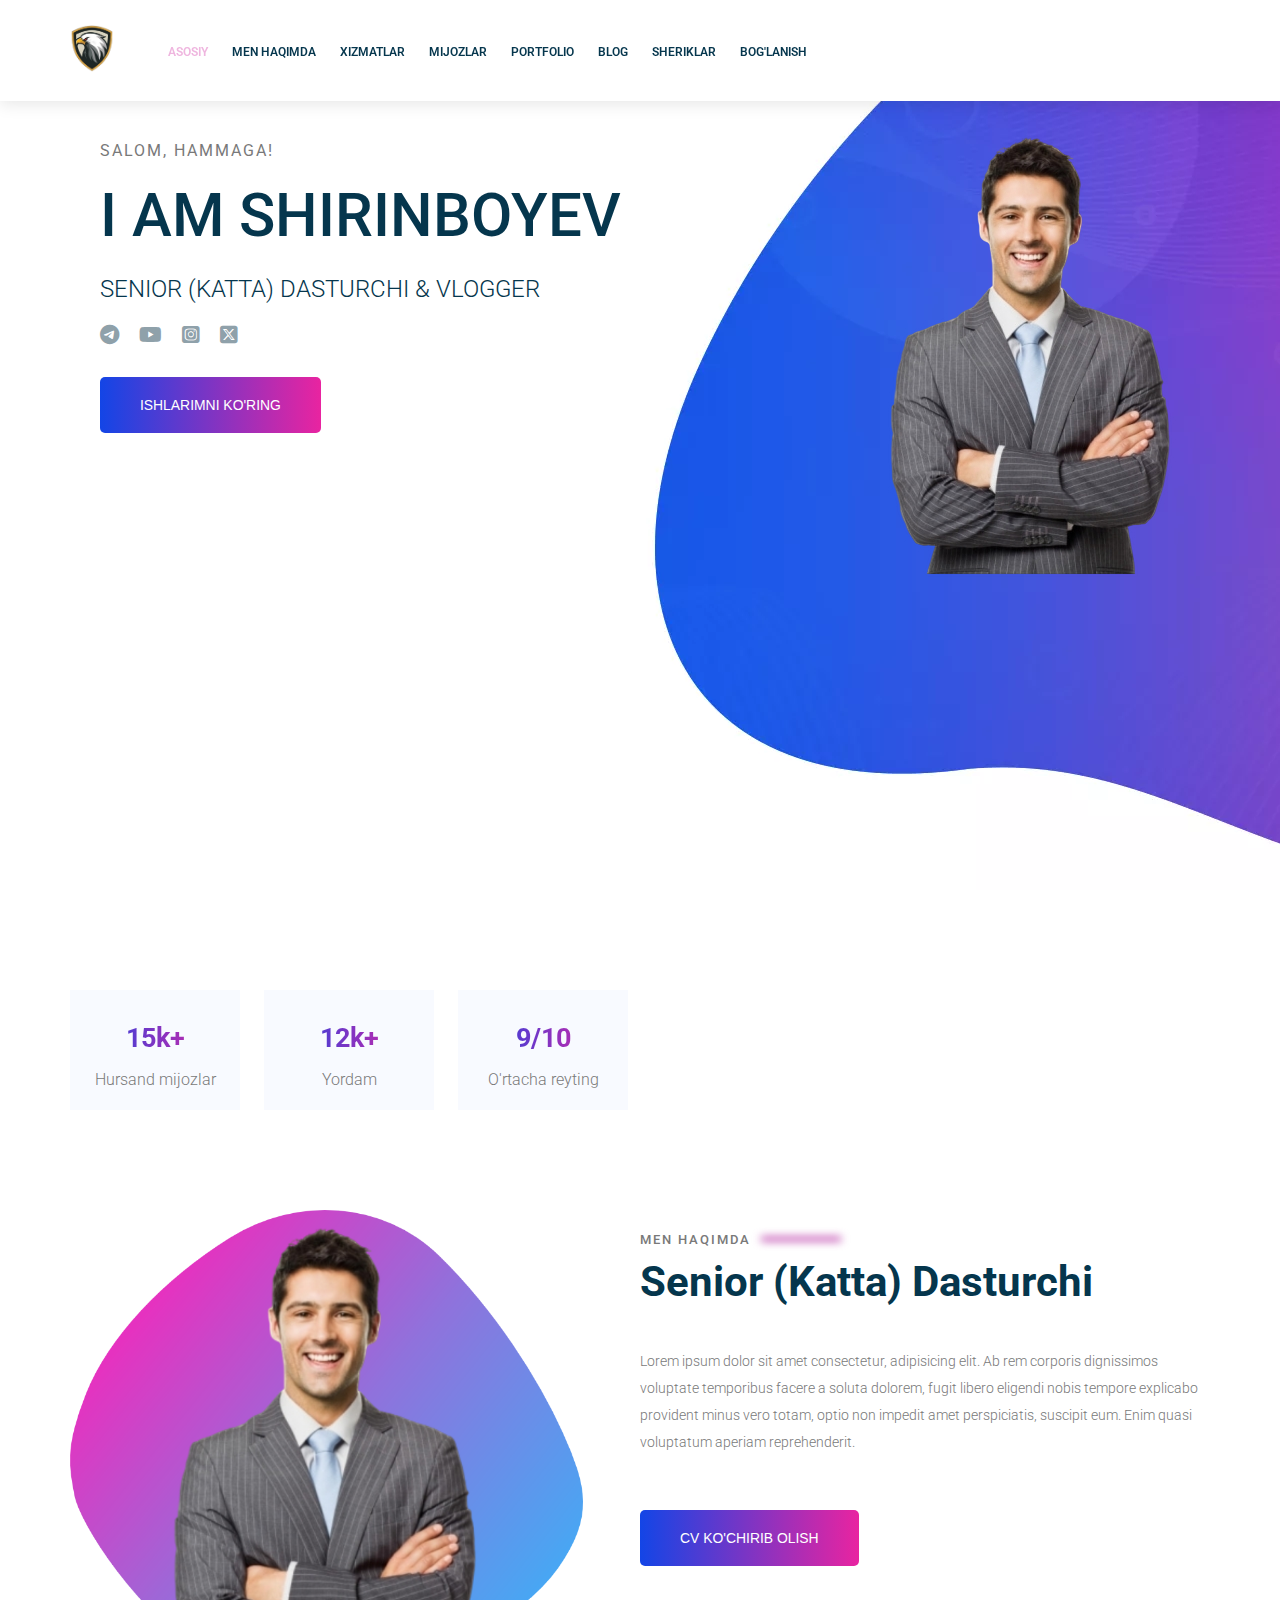
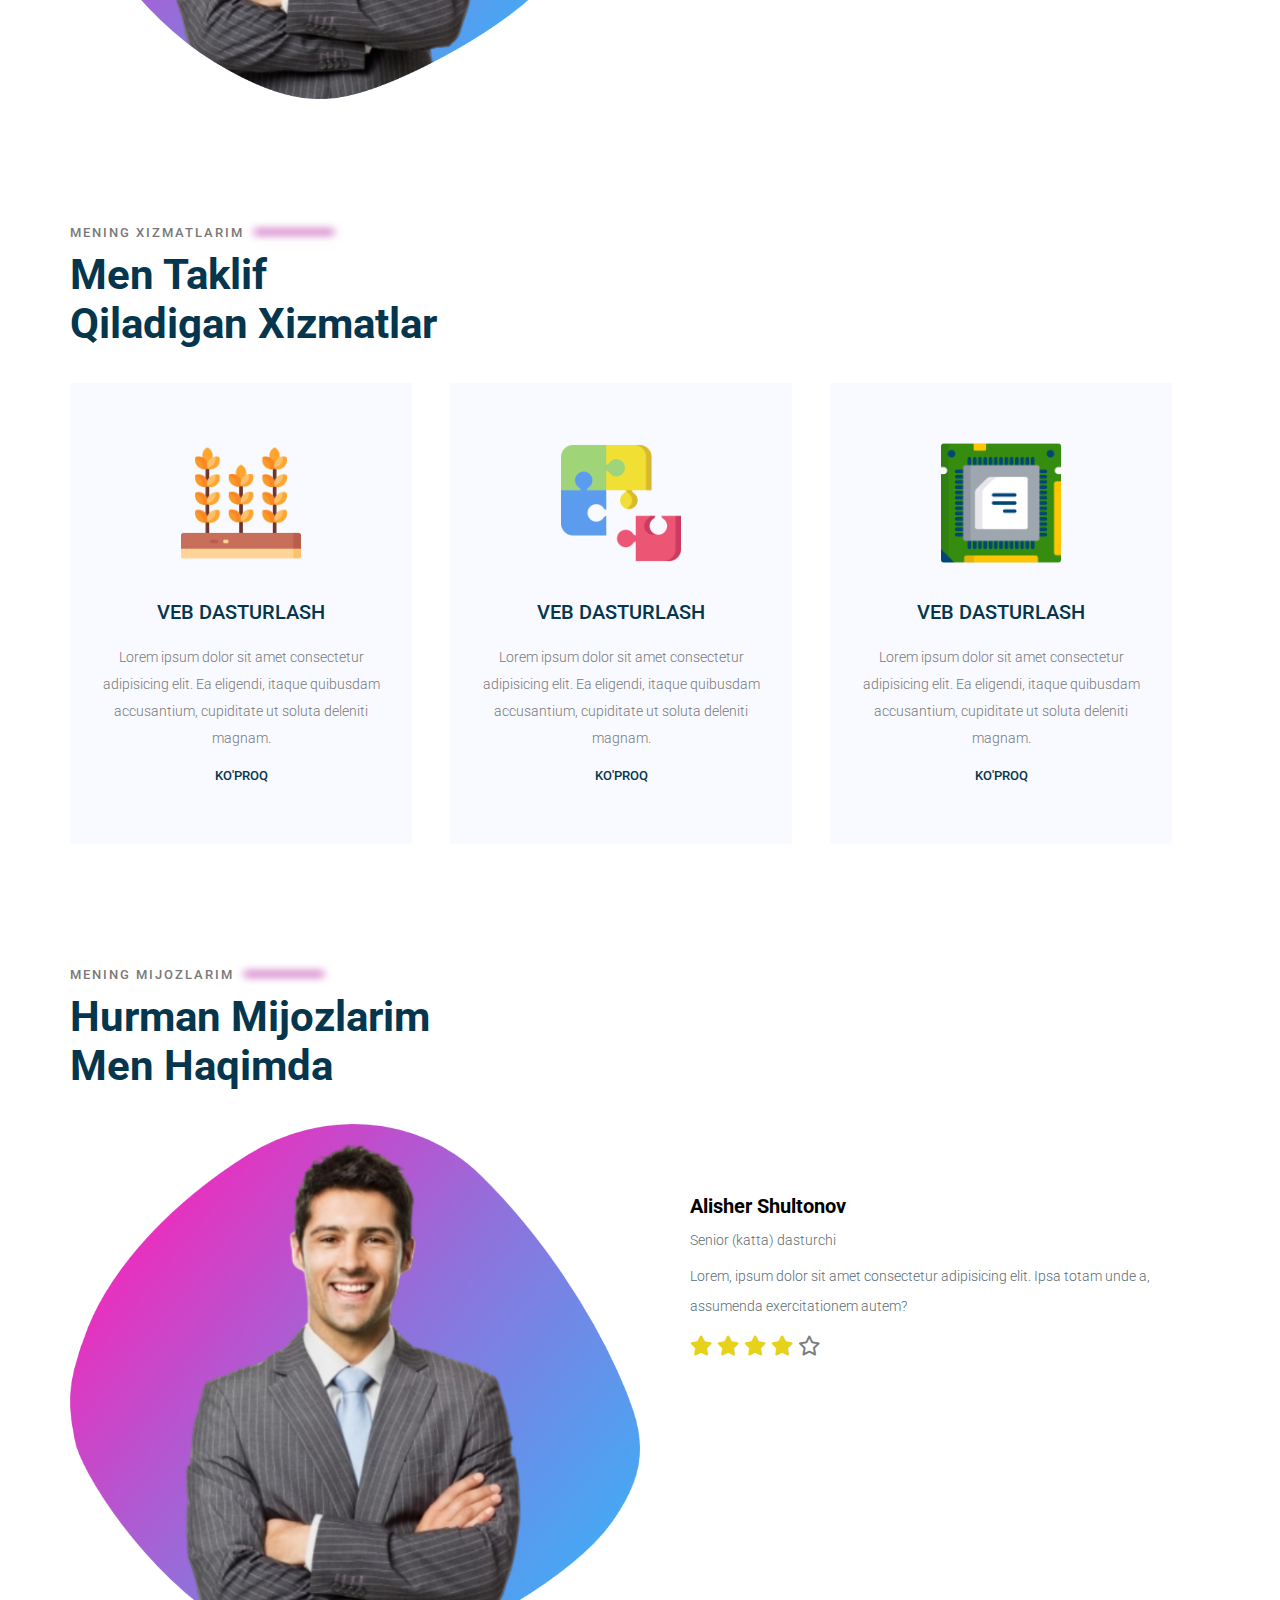
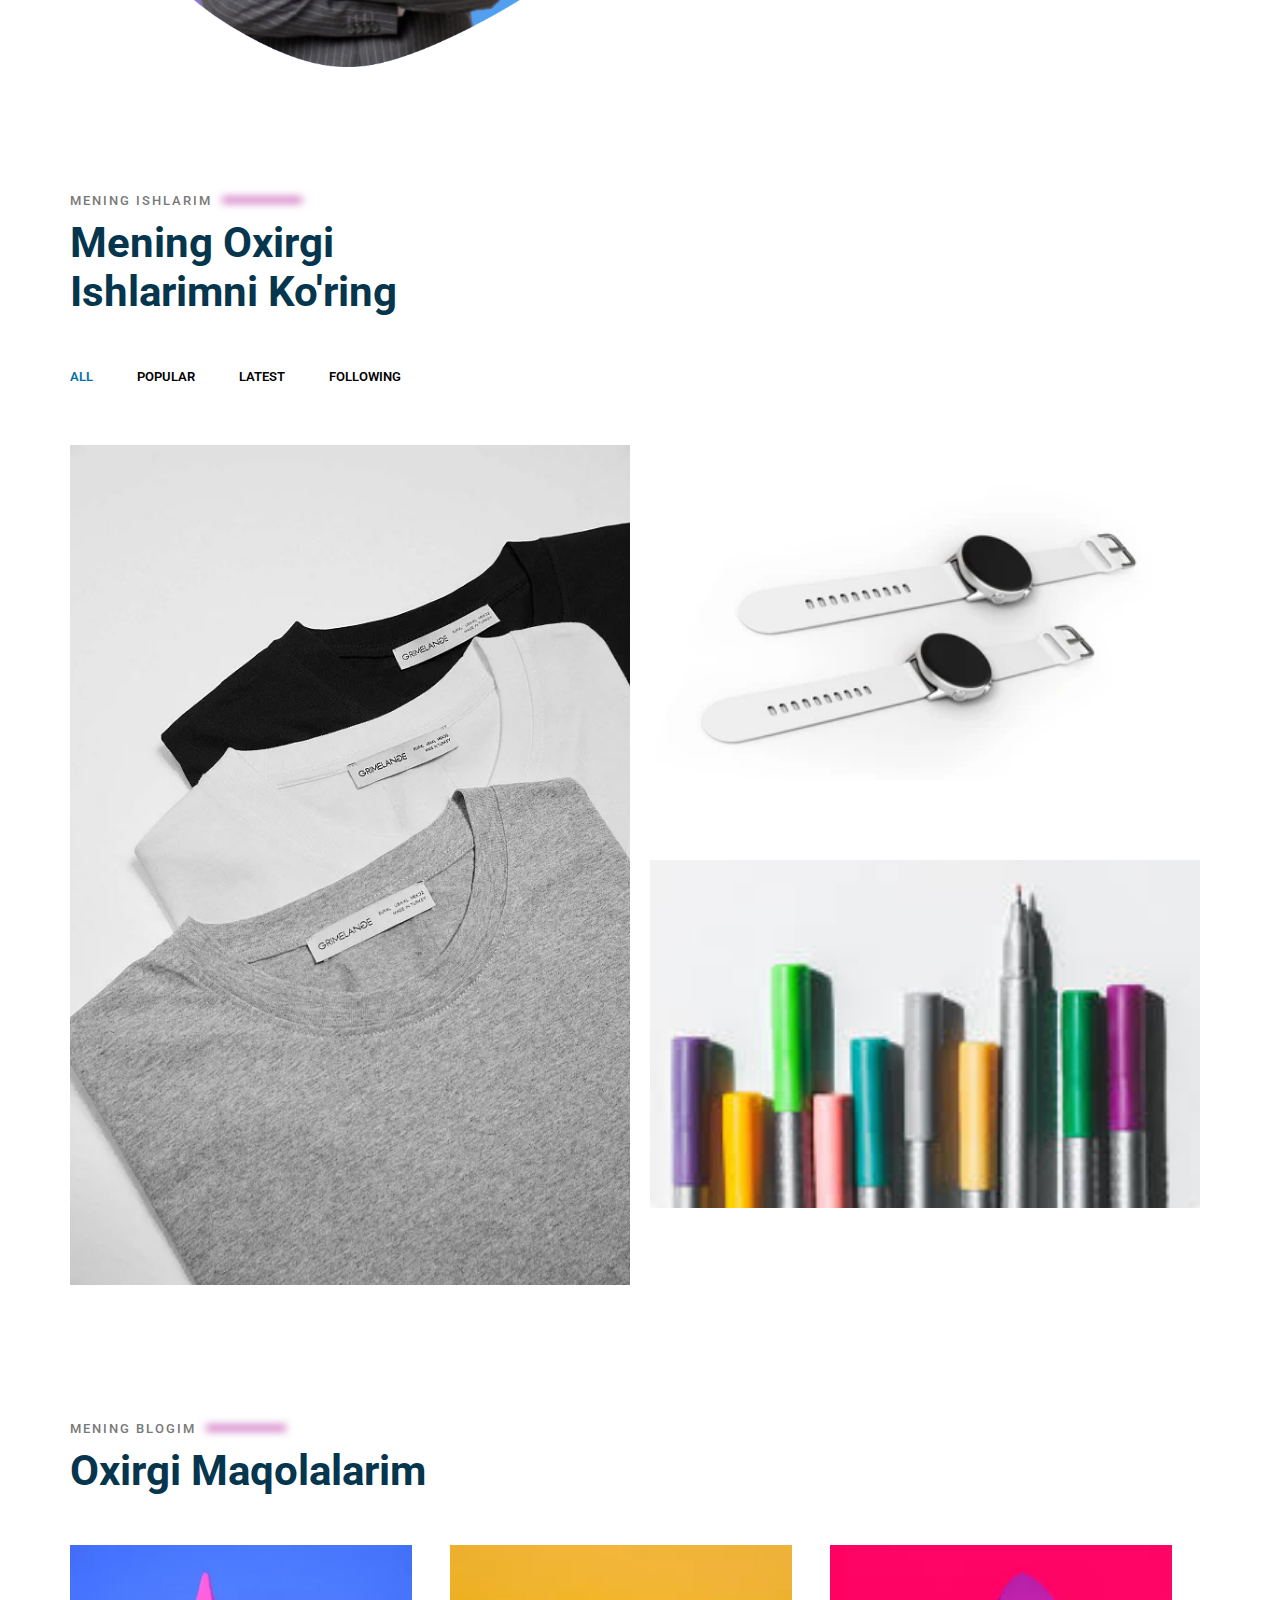
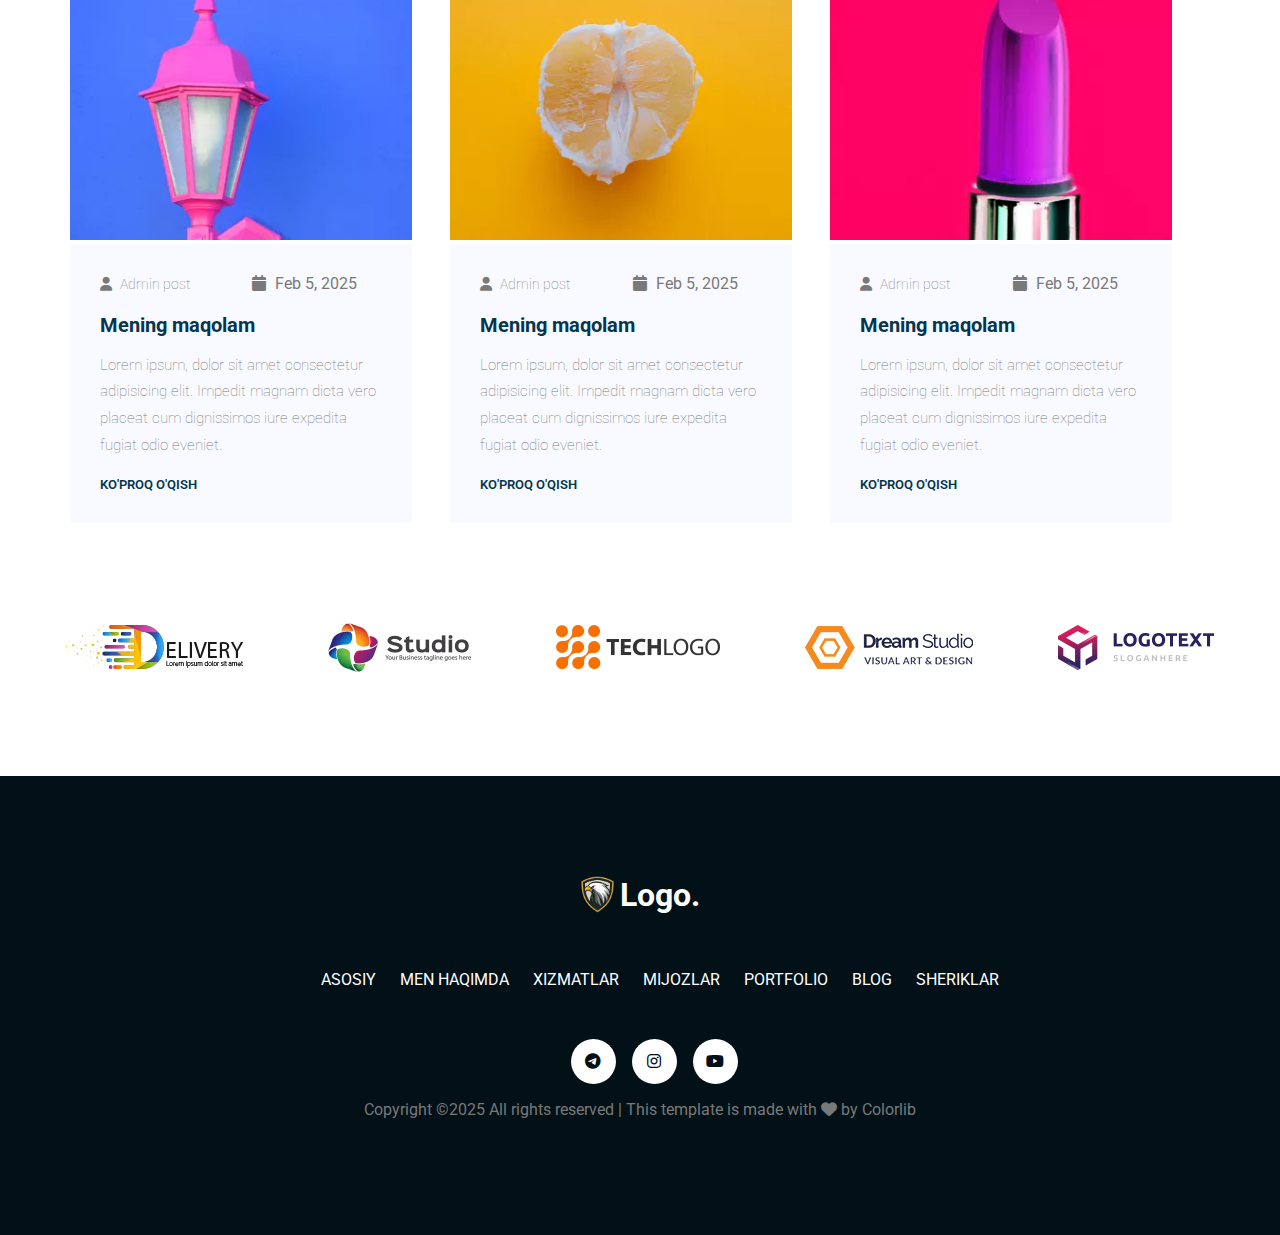
==== commit 1eb4639a: "Add Local fonts" ====
--- a/index.html
+++ b/index.html
@@ -4,6 +4,10 @@
 <head>
   <title>Portfolio</title>
   <meta charset="UTF-8">
+  <!-- Google Font -->
+  <!-- <link rel="preconnect" href="https://fonts.googleapis.com">
+  <link rel="preconnect" href="https://fonts.gstatic.com" crossorigin>
+  <link href="https://fonts.googleapis.com/css2?family=Roboto:ital,wght@0,100..900;1,100..900&display=swap" rel="stylesheet"> -->
   <!-- usefull responsive design -->
   <meta name="viewport" content="width=device-width, initial-scale=1.0">
   <!-- Font Awesome CDN Links -->
--- a/css/style.css
+++ b/css/style.css
@@ -338,38 +338,24 @@
   padding: 0 1.87rem;
 }
 /* Partners section style end */
-
-@media only screen and (max-width: 767px) {
-  /* main section */
+/* responsive styles */
+@media only screen and (max-width: 991px) {
+  /* Main section */
   .main-section__image {
     display: none;
   }
-  .main-banner {
-    background: none;
-    min-height: auto;
-  }
-  .main-section__action {
-    display: none;
-  }
+
   .main-section > div {
     width: 100%;
   }
-  .main-section__introduction {
-    font-size: 2.75rem;
-  }
-  .main-section__position {
-    font-size: 1.2rem;
-  }
-  /* /main section */
-
-  /* statistics section */
-  .statistics__item {
-    width: 100%;
-    margin-bottom: 20px;
-    margin-right: 0;
-    box-sizing: border-box;
-  }
-  /* /statistics section */
+  /* /Main section */
+
+  /* Statistics section */
+  .statistics {
+    padding-top: 1rem;
+    text-align: center;
+  }
+  /* /Statistics section */
 
   /* about me section */
   .about-me {
@@ -388,8 +374,7 @@
     padding: 1.5rem 0;
   }
   .service-card {
-    width: 100%;
-    margin-right: 0;
+    width: 45%;
     margin-bottom: 20px;
   }
   /* /services section */
@@ -403,30 +388,15 @@
     float: none;
   }
   /* /clients section */
-
-  /* portfolio section */
-  .portfolio {
-    padding: 1.5rem 0;
-  }
-  .portfolio-item {
-    width: 100%;
-  }
-  .portfolio-item-2,
-  .portfolio-item-3 {
-    position: static;
-  }
-  /* /portfolio section */
   /* blog section */
   .blog {
     padding: 1.5rem 0;
   }
   .blog-item {
-    width: 100%;
-    margin-right: 0;
+    width: 45%;
     margin-bottom: 20px;
   }
   /* /blog section */
-
   /* partners section */
   .partners {
     display: block;
@@ -440,3 +410,58 @@
   }
   /* /partners section */
 }
+
+@media only screen and (max-width: 767px) {
+  /* main section */
+  .main-banner {
+    background: none;
+    min-height: auto;
+  }
+  .main-section__action {
+    display: none;
+  }
+  .main-section__introduction {
+    font-size: 2.75rem;
+  }
+  .main-section__position {
+    font-size: 1.2rem;
+  }
+  /* /main section */
+
+  /* statistics section */
+  .statistics__item {
+    width: 100%;
+    margin-bottom: 20px;
+    margin-right: 0;
+    box-sizing: border-box;
+  }
+  /* /statistics section */
+
+  /* services section */
+  .service-card {
+    width: 100%;
+    margin-right: 0;
+    margin-bottom: 20px;
+  }
+  /* /services section */
+
+  /* portfolio section */
+  .portfolio {
+    padding: 1.5rem 0;
+  }
+  .portfolio-item {
+    width: 100%;
+  }
+  .portfolio-item-2,
+  .portfolio-item-3 {
+    position: static;
+  }
+  /* /portfolio section */
+  /* blog section */
+  .blog-item {
+    width: 100%;
+    margin-right: 0;
+    margin-bottom: 20px;
+  }
+  /* /blog section */
+}
--- a/css/shared.css
+++ b/css/shared.css
@@ -1,8 +1,226 @@
 /* Core styles start */
+@font-face {
+  font-family: 'Roboto';
+  src: url('../fonts/Roboto/static/Roboto-ExtraBold.eot');
+  src: url('../fonts/Roboto/static/Roboto-ExtraBold.eot?#iefix') format('embedded-opentype'),
+      url('../fonts/Roboto/static/Roboto-ExtraBold.woff2') format('woff2'),
+      url('../fonts/Roboto/static/Roboto-ExtraBold.woff') format('woff'),
+      url('../fonts/Roboto/static/Roboto-ExtraBold.ttf') format('truetype');
+  font-weight: bold;
+  font-style: normal;
+  font-display: swap;
+}
+
+@font-face {
+  font-family: 'Roboto';
+  src: url('../fonts/Roboto/static/Roboto-ExtraLight.eot');
+  src: url('../fonts/Roboto/static/Roboto-ExtraLight.eot?#iefix') format('embedded-opentype'),
+      url('../fonts/Roboto/static/Roboto-ExtraLight.woff2') format('woff2'),
+      url('../fonts/Roboto/static/Roboto-ExtraLight.woff') format('woff'),
+      url('../fonts/Roboto/static/Roboto-ExtraLight.ttf') format('truetype');
+  font-weight: 200;
+  font-style: normal;
+  font-display: swap;
+}
+
+@font-face {
+  font-family: 'Roboto';
+  src: url('../fonts/Roboto/static/Roboto-Black.eot');
+  src: url('../fonts/Roboto/static/Roboto-Black.eot?#iefix') format('embedded-opentype'),
+      url('../fonts/Roboto/static/Roboto-Black.woff2') format('woff2'),
+      url('../fonts/Roboto/static/Roboto-Black.woff') format('woff'),
+      url('../fonts/Roboto/static/Roboto-Black.ttf') format('truetype');
+  font-weight: 900;
+  font-style: normal;
+  font-display: swap;
+}
+
+@font-face {
+  font-family: 'Roboto';
+  src: url('../fonts/Roboto/static/Roboto-BlackItalic.eot');
+  src: url('../fonts/Roboto/static/Roboto-BlackItalic.eot?#iefix') format('embedded-opentype'),
+      url('../fonts/Roboto/static/Roboto-BlackItalic.woff2') format('woff2'),
+      url('../fonts/Roboto/static/Roboto-BlackItalic.woff') format('woff'),
+      url('../fonts/Roboto/static/Roboto-BlackItalic.ttf') format('truetype');
+  font-weight: 900;
+  font-style: italic;
+  font-display: swap;
+}
+
+@font-face {
+  font-family: 'Roboto';
+  src: url('../fonts/Roboto/static/Roboto-BoldItalic.eot');
+  src: url('../fonts/Roboto/static/Roboto-BoldItalic.eot?#iefix') format('embedded-opentype'),
+      url('../fonts/Roboto/static/Roboto-BoldItalic.woff2') format('woff2'),
+      url('../fonts/Roboto/static/Roboto-BoldItalic.woff') format('woff'),
+      url('../fonts/Roboto/static/Roboto-BoldItalic.ttf') format('truetype');
+  font-weight: bold;
+  font-style: italic;
+  font-display: swap;
+}
+
+@font-face {
+  font-family: 'Roboto';
+  src: url('../fonts/Roboto/static/Roboto-Bold.eot');
+  src: url('../fonts/Roboto/static/Roboto-Bold.eot?#iefix') format('embedded-opentype'),
+      url('../fonts/Roboto/static/Roboto-Bold.woff2') format('woff2'),
+      url('../fonts/Roboto/static/Roboto-Bold.woff') format('woff'),
+      url('../fonts/Roboto/static/Roboto-Bold.ttf') format('truetype');
+  font-weight: bold;
+  font-style: normal;
+  font-display: swap;
+}
+
+@font-face {
+  font-family: 'Roboto';
+  src: url('../fonts/Roboto/static/Roboto-ExtraLightItalic.eot');
+  src: url('../fonts/Roboto/static/Roboto-ExtraLightItalic.eot?#iefix') format('embedded-opentype'),
+      url('../fonts/Roboto/static/Roboto-ExtraLightItalic.woff2') format('woff2'),
+      url('../fonts/Roboto/static/Roboto-ExtraLightItalic.woff') format('woff'),
+      url('../fonts/Roboto/static/Roboto-ExtraLightItalic.ttf') format('truetype');
+  font-weight: 200;
+  font-style: italic;
+  font-display: swap;
+}
+
+@font-face {
+  font-family: 'Roboto';
+  src: url('../fonts/Roboto/static/Roboto-ExtraBoldItalic.eot');
+  src: url('../fonts/Roboto/static/Roboto-ExtraBoldItalic.eot?#iefix') format('embedded-opentype'),
+      url('../fonts/Roboto/static/Roboto-ExtraBoldItalic.woff2') format('woff2'),
+      url('../fonts/Roboto/static/Roboto-ExtraBoldItalic.woff') format('woff'),
+      url('../fonts/Roboto/static/Roboto-ExtraBoldItalic.ttf') format('truetype');
+  font-weight: bold;
+  font-style: italic;
+  font-display: swap;
+}
+
+@font-face {
+  font-family: 'Roboto';
+  src: url('../fonts/Roboto/static/Roboto-SemiBoldItalic.eot');
+  src: url('../fonts/Roboto/static/Roboto-SemiBoldItalic.eot?#iefix') format('embedded-opentype'),
+      url('../fonts/Roboto/static/Roboto-SemiBoldItalic.woff2') format('woff2'),
+      url('../fonts/Roboto/static/Roboto-SemiBoldItalic.woff') format('woff'),
+      url('../fonts/Roboto/static/Roboto-SemiBoldItalic.ttf') format('truetype');
+  font-weight: 600;
+  font-style: italic;
+  font-display: swap;
+}
+
+@font-face {
+  font-family: 'Roboto';
+  src: url('../fonts/Roboto/static/Roboto-Regular.eot');
+  src: url('../fonts/Roboto/static/Roboto-Regular.eot?#iefix') format('embedded-opentype'),
+      url('../fonts/Roboto/static/Roboto-Regular.woff2') format('woff2'),
+      url('../fonts/Roboto/static/Roboto-Regular.woff') format('woff'),
+      url('../fonts/Roboto/static/Roboto-Regular.ttf') format('truetype');
+  font-weight: normal;
+  font-style: normal;
+  font-display: swap;
+}
+
+@font-face {
+  font-family: 'Roboto';
+  src: url('../fonts/Roboto/static/Roboto-MediumItalic.eot');
+  src: url('../fonts/Roboto/static/Roboto-MediumItalic.eot?#iefix') format('embedded-opentype'),
+      url('../fonts/Roboto/static/Roboto-MediumItalic.woff2') format('woff2'),
+      url('../fonts/Roboto/static/Roboto-MediumItalic.woff') format('woff'),
+      url('../fonts/Roboto/static/Roboto-MediumItalic.ttf') format('truetype');
+  font-weight: 500;
+  font-style: italic;
+  font-display: swap;
+}
+
+@font-face {
+  font-family: 'Roboto';
+  src: url('../fonts/Roboto/static/Roboto-Light.eot');
+  src: url('../fonts/Roboto/static/Roboto-Light.eot?#iefix') format('embedded-opentype'),
+      url('../fonts/Roboto/static/Roboto-Light.woff2') format('woff2'),
+      url('../fonts/Roboto/static/Roboto-Light.woff') format('woff'),
+      url('../fonts/Roboto/static/Roboto-Light.ttf') format('truetype');
+  font-weight: 300;
+  font-style: normal;
+  font-display: swap;
+}
+
+@font-face {
+  font-family: 'Roboto';
+  src: url('../fonts/Roboto/static/Roboto-Italic.eot');
+  src: url('../fonts/Roboto/static/Roboto-Italic.eot?#iefix') format('embedded-opentype'),
+      url('../fonts/Roboto/static/Roboto-Italic.woff2') format('woff2'),
+      url('../fonts/Roboto/static/Roboto-Italic.woff') format('woff'),
+      url('../fonts/Roboto/static/Roboto-Italic.ttf') format('truetype');
+  font-weight: normal;
+  font-style: italic;
+  font-display: swap;
+}
+
+@font-face {
+  font-family: 'Roboto';
+  src: url('../fonts/Roboto/static/Roboto-ThinItalic.eot');
+  src: url('../fonts/Roboto/static/Roboto-ThinItalic.eot?#iefix') format('embedded-opentype'),
+      url('../fonts/Roboto/static/Roboto-ThinItalic.woff2') format('woff2'),
+      url('../fonts/Roboto/static/Roboto-ThinItalic.woff') format('woff'),
+      url('../fonts/Roboto/static/Roboto-ThinItalic.ttf') format('truetype');
+  font-weight: 100;
+  font-style: italic;
+  font-display: swap;
+}
+
+@font-face {
+  font-family: 'Roboto';
+  src: url('../fonts/Roboto/static/Roboto-Thin.eot');
+  src: url('../fonts/Roboto/static/Roboto-Thin.eot?#iefix') format('embedded-opentype'),
+      url('../fonts/Roboto/static/Roboto-Thin.woff2') format('woff2'),
+      url('../fonts/Roboto/static/Roboto-Thin.woff') format('woff'),
+      url('../fonts/Roboto/static/Roboto-Thin.ttf') format('truetype');
+  font-weight: 100;
+  font-style: normal;
+  font-display: swap;
+}
+
+@font-face {
+  font-family: 'Roboto';
+  src: url('../fonts/Roboto/static/Roboto-SemiBold.eot');
+  src: url('../fonts/Roboto/static/Roboto-SemiBold.eot?#iefix') format('embedded-opentype'),
+      url('../fonts/Roboto/static/Roboto-SemiBold.woff2') format('woff2'),
+      url('../fonts/Roboto/static/Roboto-SemiBold.woff') format('woff'),
+      url('../fonts/Roboto/static/Roboto-SemiBold.ttf') format('truetype');
+  font-weight: 600;
+  font-style: normal;
+  font-display: swap;
+}
+
+@font-face {
+  font-family: 'Roboto';
+  src: url('../fonts/Roboto/static/Roboto-LightItalic.eot');
+  src: url('../fonts/Roboto/static/Roboto-LightItalic.eot?#iefix') format('embedded-opentype'),
+      url('../fonts/Roboto/static/Roboto-LightItalic.woff2') format('woff2'),
+      url('../fonts/Roboto/static/Roboto-LightItalic.woff') format('woff'),
+      url('../fonts/Roboto/static/Roboto-LightItalic.ttf') format('truetype');
+  font-weight: 300;
+  font-style: italic;
+  font-display: swap;
+}
+
+@font-face {
+  font-family: 'Roboto';
+  src: url('../fonts/Roboto/static/Roboto-Medium.eot');
+  src: url('../fonts/Roboto/static/Roboto-Medium.eot?#iefix') format('embedded-opentype'),
+      url('../fonts/Roboto/static/Roboto-Medium.woff2') format('woff2'),
+      url('../fonts/Roboto/static/Roboto-Medium.woff') format('woff'),
+      url('../fonts/Roboto/static/Roboto-Medium.ttf') format('truetype');
+  font-weight: 500;
+  font-style: normal;
+  font-display: swap;
+}
+
 body {
   margin: 0;
-  font-family: sans-serif;
-}
+  font-family: "Roboto", serif;
+}
+
+
 
 .container {
   width: 1140px;
@@ -166,18 +384,21 @@
   color: #797979;
 }
 /* /Footer section styles */
+/* responsive styles */
+@media only screen and (max-width: 991px){
+  .container {
+    width: 92%;
+  }
+  .main-navigation {
+    display: none;
+  }
+  .footer__navigation {
+    display: none;
+  }
+}
 
 @media only screen and (max-width: 767px) {
   .container {
     width: 96%;
   }
-  .main-navigation {
-    display: none;
-  }
-
-  /* footer navigation */
-  .footer__navigation {
-    display: none;
-  }
-  /* /footer navigation */
-}
+}
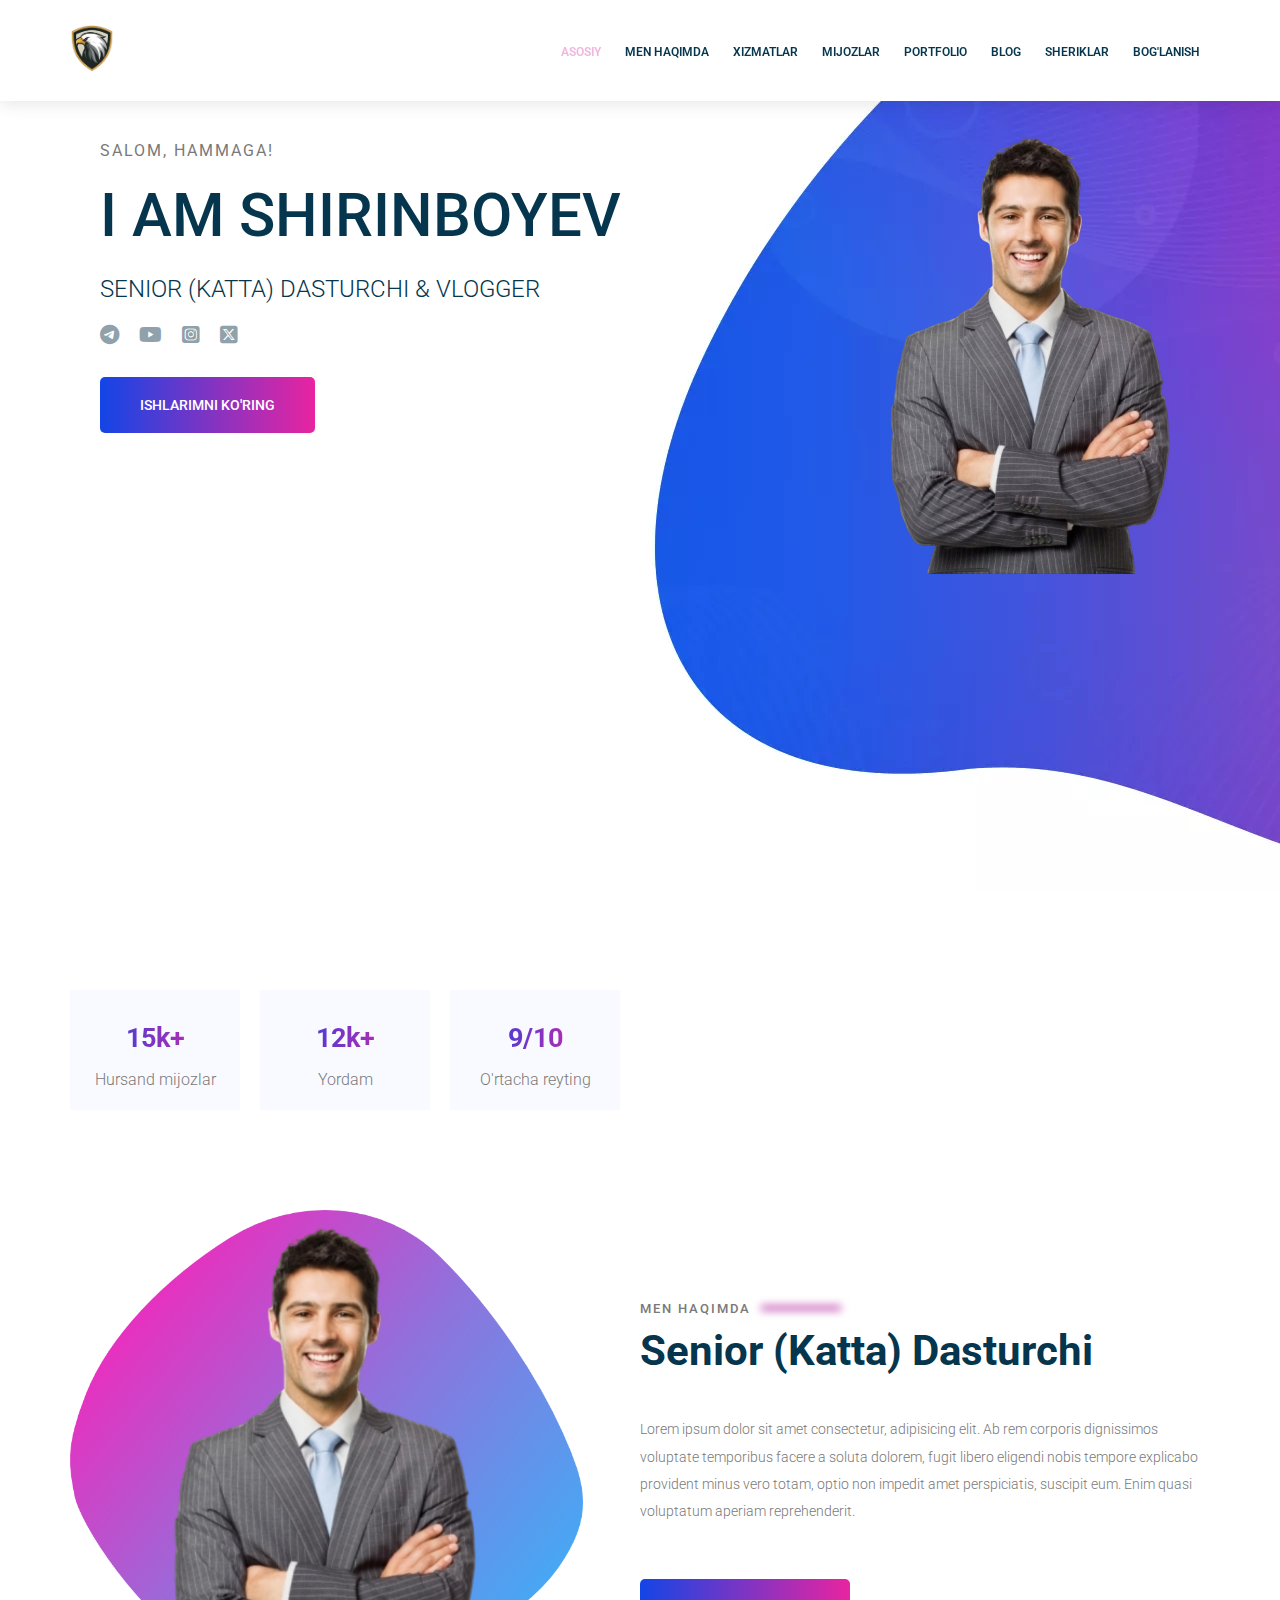
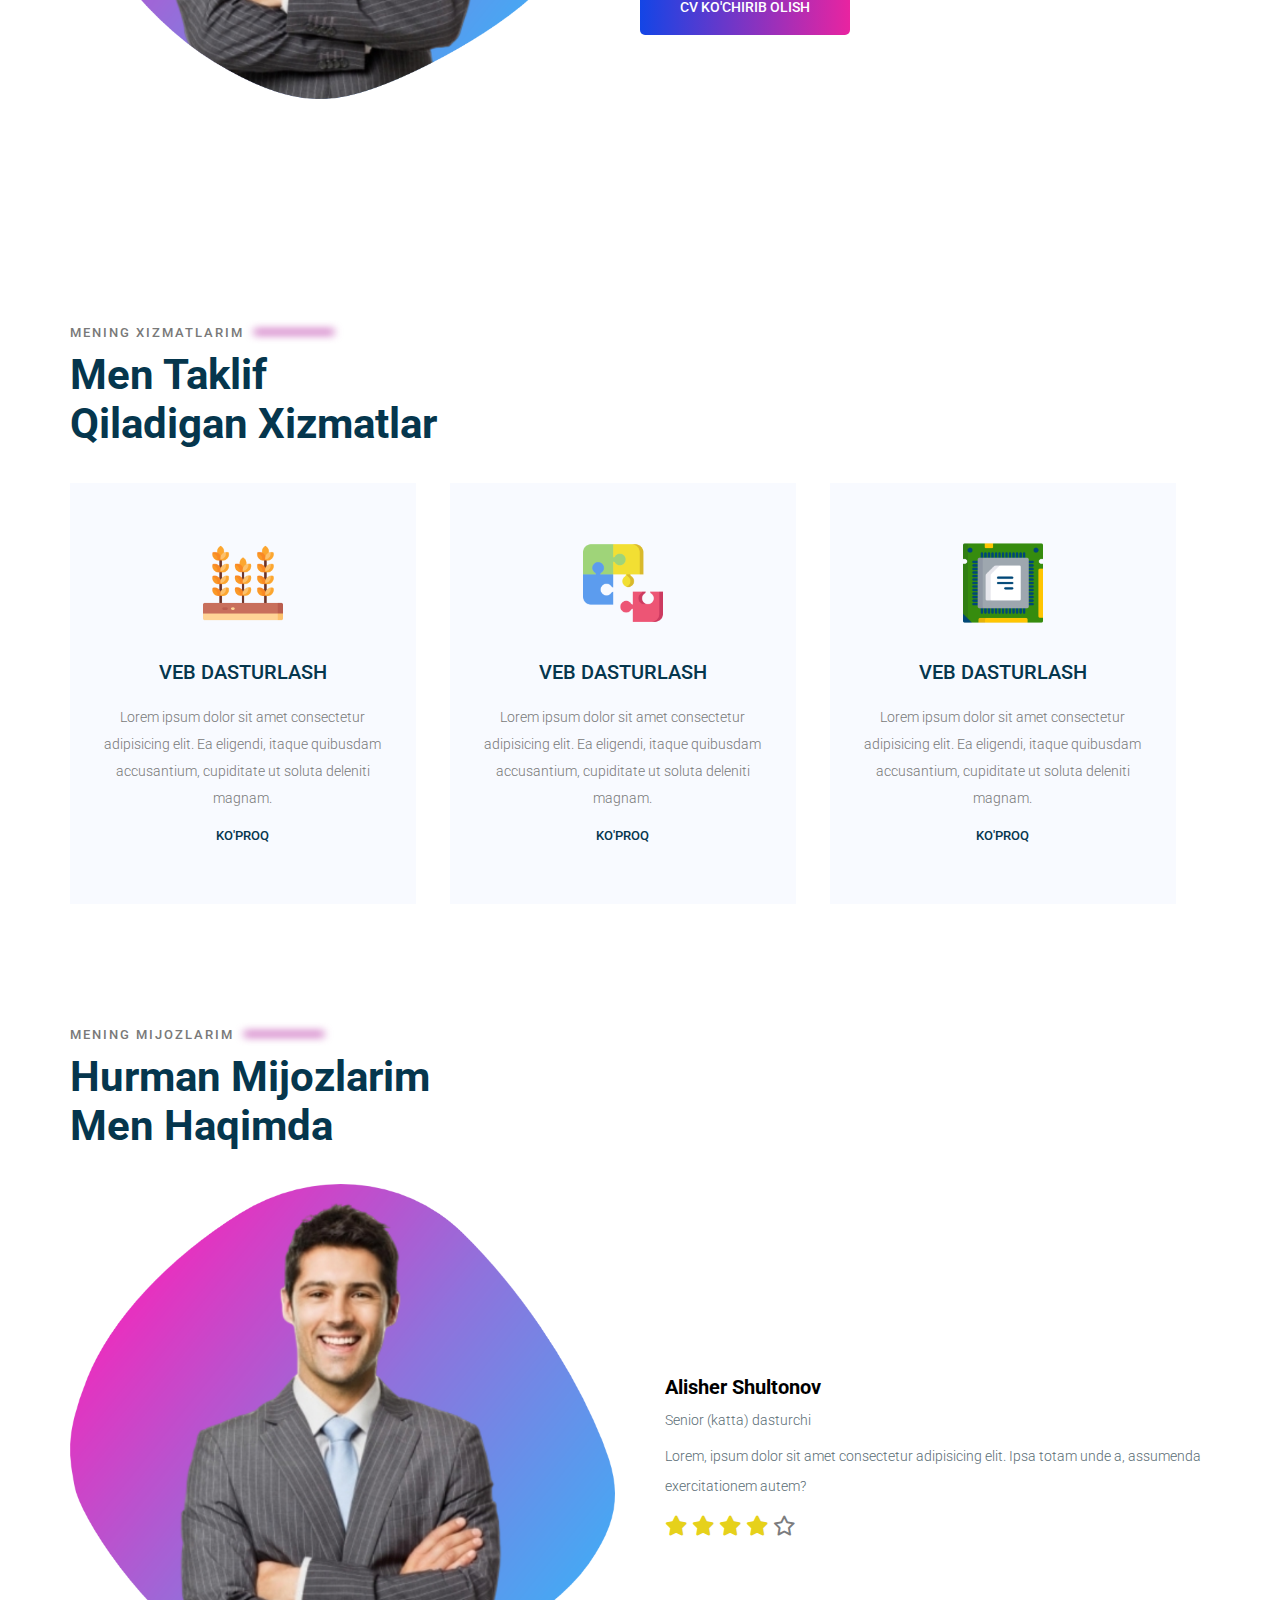
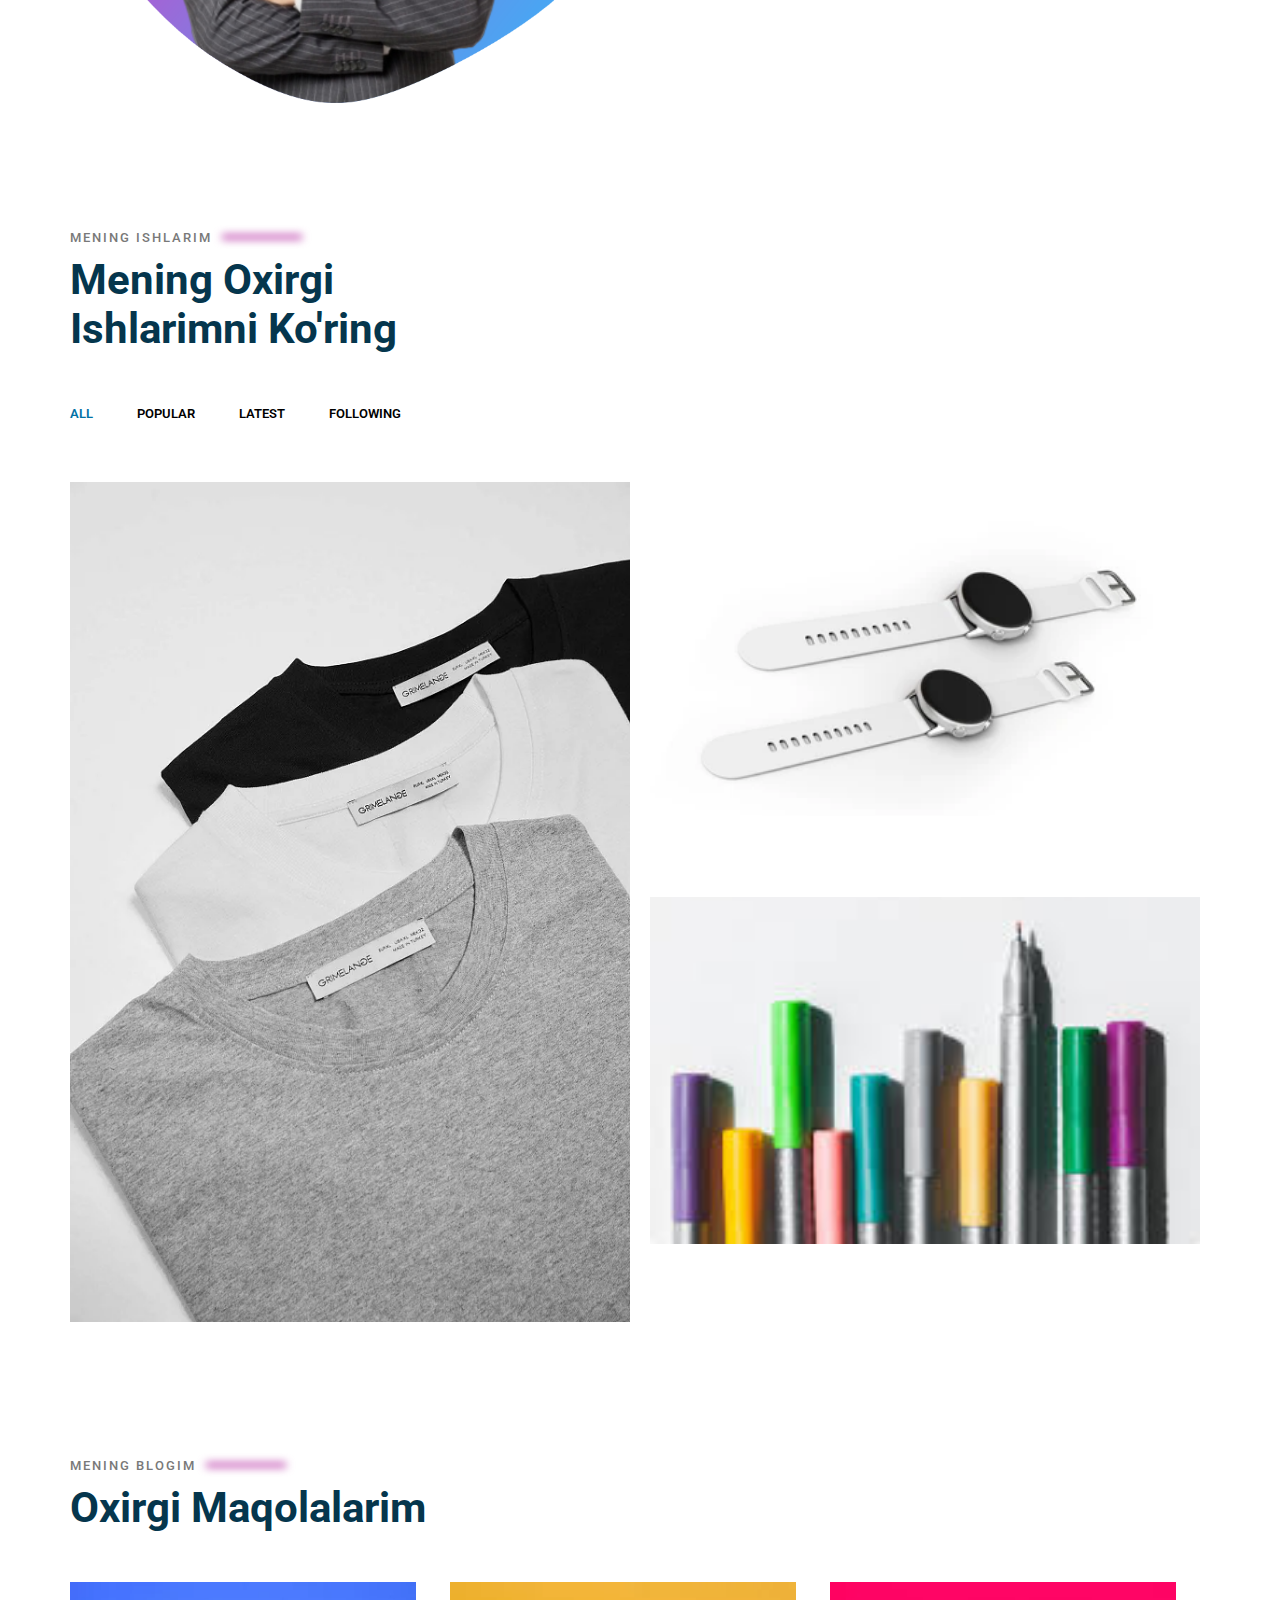
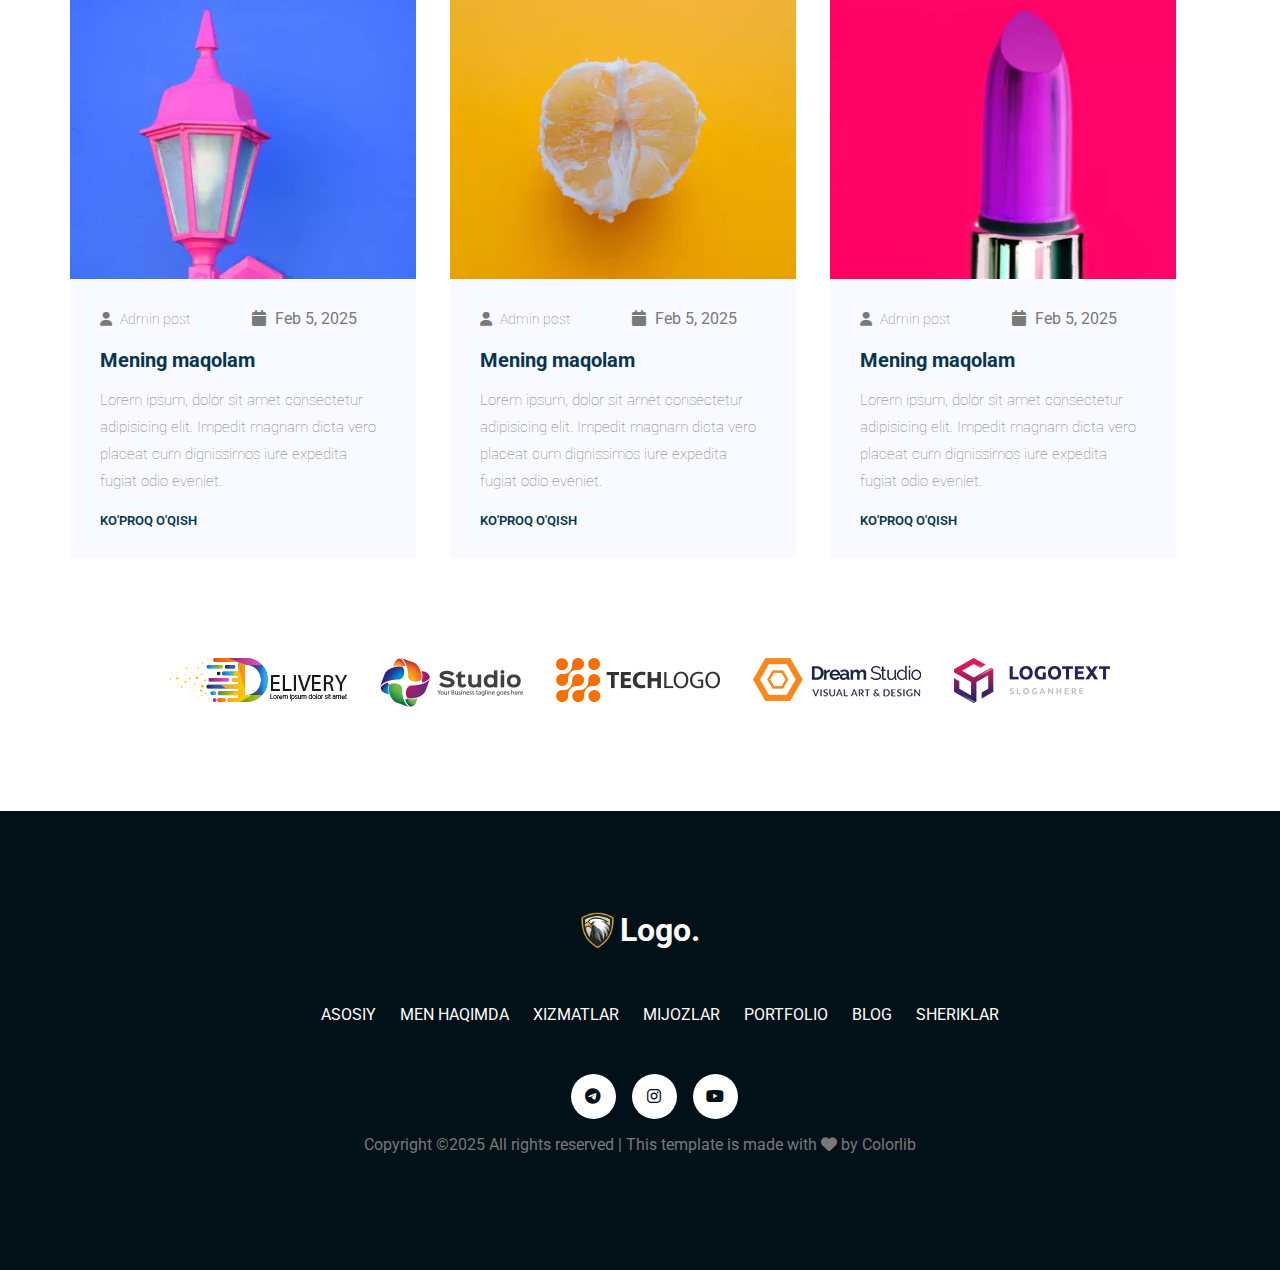
==== commit ea5a05d9: "use flexbox" ====
--- a/index.html
+++ b/index.html
@@ -324,8 +324,6 @@
             <a href="#" class="blog-item__learn-more">Ko'proq o'qish</a>
           </div>
         </div>
-
-
       </div>
 
     </section>
--- a/css/style.css
+++ b/css/style.css
@@ -7,10 +7,8 @@
 }
 .main-section {
   padding: 7.5rem 1.87rem;
-}
-.main-section > div {
-  width: 50%;
-  float: left;
+  display: flex;
+  justify-content: space-between;
 }
 .main-section__image {
   text-align: right;
@@ -54,9 +52,9 @@
 /* Statistics section style start */
 .statistics {
   padding-top: 6.25rem;
+  display: flex;
 }
 .statistics__item {
-  display: inline-block;
   width: 150px;
   background-color: #f8faff;
   text-align: center;
@@ -86,11 +84,12 @@
 
 .about-me {
   padding: 6.25rem 0;
+  display: flex;
+  align-items: center;
 }
 
 .about-me > div {
-  width: 50%;
-  float: left;
+  flex: 1;
 }
 .about-me__description {
   font-size: 0.87rem;
@@ -107,17 +106,20 @@
 .services {
   padding-top: 6.25rem;
 }
+.services__cards {
+  display: flex;
+  justify-content: space-between;
+}
 .service-card {
-  display: inline-block;
-  width: 30%;
   padding: 3.75rem 1.87rem;
   background-color: #f8faff;
   margin-right: 3%;
   text-align: center;
   box-sizing: border-box;
+  transition: all 0.4s ease 0s;
 }
 .service-card__image {
-  width: 120px;
+  width: 80px;
 }
 
 .service-card__title {
@@ -157,13 +159,14 @@
   padding-top: 6.25rem;
 }
 .client-item__info {
-  padding-top: 3.12rem;
   padding-left: 3.12rem;
 }
+.client-item {
+  display: flex;
+  align-items: center;
+}
 .client-item > div {
-  width: 50%;
-  float: left;
-  box-sizing: border-box;
+  flex: 1;
 }
 
 .client-item__image img {
@@ -246,20 +249,25 @@
   top: 0;
   height: 100%;
   width: 100%;
-  background: rgba(19, 69, 230, 0.9);
-  visibility: hidden;
   z-index: 1;
+  transition: all 0.4s ease 0s;
 }
 .portfolio-item__info {
   position: absolute;
   bottom: 44px;
   left: 80px;
+  opacity: 0;
   color: white;
+  transition: all 0.4s ease 0s;
 }
 .portfolio-item:hover .portfolio-item__overlay {
   visibility: visible;
   top: 20px;
   left: 20px;
+  background: rgba(19, 69, 230, 0.9);
+}
+.portfolio-item:hover .portfolio-item__info {
+  opacity: 1;
 }
 /* Portfolio section style end */
 
@@ -268,28 +276,39 @@
   padding: 6.25rem 0;
 } */
 .blog-items {
-  margin-top: 50px;
+  margin-top: 3.125rem;
+  display: flex;
+  justify-content: space-between;
 }
 
 .blog-item {
-  display: inline-block;
-  width: 30%;
   margin-right: 3%;
   box-sizing: border-box;
+  overflow: hidden;
 }
 .blog-item:hover {
   box-shadow: 0px 10px 20px rgb(5 54 77 / 10%);
 }
-.blog-item:hover .blog-item__info {
-  background-color: white;
+.blog-item__img {
+  overflow: hidden;
 }
 .blog-item__img img {
   width: 100%;
+  vertical-align: middle;
+  transition: all 0.4s ease 0s;
+}
+.blog-item:hover .blog-item__img img {
+  transform: scale(1.1);
 }
 .blog-item__info {
   background-color: #f8faff;
   padding: 1.85rem;
   color: #797979;
+  transition: all 0.4s ease 0s;
+}
+
+.blog-item:hover .blog-item__info {
+  background-color: white;
 }
 .blog-item__main-info span {
   font-size: 0.87rem;
@@ -329,13 +348,7 @@
 .partners {
   padding: 6.25rem;
   display: flex;
-  gap: 1.56rem;
-  justify-content: center;
-  align-items: center;
-}
-.partner {
-  display: inline-block;
-  padding: 0 1.87rem;
+  justify-content: space-between;
 }
 /* Partners section style end */
 /* responsive styles */
@@ -352,8 +365,9 @@
 
   /* Statistics section */
   .statistics {
-    padding-top: 1rem;
+    padding-top: 0;
     text-align: center;
+    justify-content: center;
   }
   /* /Statistics section */
 
@@ -364,7 +378,7 @@
   .about-me > div {
     width: 100%;
   }
-  .about-me__image img {
+  .about-me__image {
     display: none;
   }
   /* /about me section */
@@ -373,8 +387,11 @@
   .services {
     padding: 1.5rem 0;
   }
+  .services__cards {
+    flex-wrap: wrap;
+  }
   .service-card {
-    width: 45%;
+    flex-basis: 45%;
     margin-bottom: 20px;
   }
   /* /services section */
@@ -382,6 +399,9 @@
   /* clients section */
   .clients {
     padding: 1.5rem 0;
+  }
+  .client-item {
+    flex-direction: column;
   }
   .client-item > div {
     width: 100%;
@@ -393,7 +413,10 @@
     padding: 1.5rem 0;
   }
   .blog-item {
-    width: 45%;
+    flex-wrap: wrap;
+  }
+  .blog-item {
+    flex-basis: 45%;
     margin-bottom: 20px;
   }
   /* /blog section */
@@ -403,10 +426,12 @@
     padding: 1.5rem 0;
   }
   .partner {
-    display: block;
     padding: 0;
     text-align: center;
     margin-bottom: 10px;
+  }
+  .partners {
+    flex-direction: column;
   }
   /* /partners section */
 }
@@ -429,6 +454,9 @@
   /* /main section */
 
   /* statistics section */
+  .statistics {
+    flex-direction: column;
+  }
   .statistics__item {
     width: 100%;
     margin-bottom: 20px;
@@ -439,7 +467,7 @@
 
   /* services section */
   .service-card {
-    width: 100%;
+    flex-basis: 100%;
     margin-right: 0;
     margin-bottom: 20px;
   }
@@ -458,8 +486,11 @@
   }
   /* /portfolio section */
   /* blog section */
+  .blog-items {
+    flex-direction: column;
+  }
+
   .blog-item {
-    width: 100%;
     margin-right: 0;
     margin-bottom: 20px;
   }
--- a/css/shared.css
+++ b/css/shared.css
@@ -1,215 +1,233 @@
 /* Core styles start */
 @font-face {
-  font-family: 'Roboto';
-  src: url('../fonts/Roboto/static/Roboto-ExtraBold.eot');
-  src: url('../fonts/Roboto/static/Roboto-ExtraBold.eot?#iefix') format('embedded-opentype'),
-      url('../fonts/Roboto/static/Roboto-ExtraBold.woff2') format('woff2'),
-      url('../fonts/Roboto/static/Roboto-ExtraBold.woff') format('woff'),
-      url('../fonts/Roboto/static/Roboto-ExtraBold.ttf') format('truetype');
+  font-family: "Roboto";
+  src: url("../fonts/Roboto/static/Roboto-ExtraBold.eot");
+  src: url("../fonts/Roboto/static/Roboto-ExtraBold.eot?#iefix")
+      format("embedded-opentype"),
+    url("../fonts/Roboto/static/Roboto-ExtraBold.woff2") format("woff2"),
+    url("../fonts/Roboto/static/Roboto-ExtraBold.woff") format("woff"),
+    url("../fonts/Roboto/static/Roboto-ExtraBold.ttf") format("truetype");
   font-weight: bold;
   font-style: normal;
   font-display: swap;
 }
 
 @font-face {
-  font-family: 'Roboto';
-  src: url('../fonts/Roboto/static/Roboto-ExtraLight.eot');
-  src: url('../fonts/Roboto/static/Roboto-ExtraLight.eot?#iefix') format('embedded-opentype'),
-      url('../fonts/Roboto/static/Roboto-ExtraLight.woff2') format('woff2'),
-      url('../fonts/Roboto/static/Roboto-ExtraLight.woff') format('woff'),
-      url('../fonts/Roboto/static/Roboto-ExtraLight.ttf') format('truetype');
+  font-family: "Roboto";
+  src: url("../fonts/Roboto/static/Roboto-ExtraLight.eot");
+  src: url("../fonts/Roboto/static/Roboto-ExtraLight.eot?#iefix")
+      format("embedded-opentype"),
+    url("../fonts/Roboto/static/Roboto-ExtraLight.woff2") format("woff2"),
+    url("../fonts/Roboto/static/Roboto-ExtraLight.woff") format("woff"),
+    url("../fonts/Roboto/static/Roboto-ExtraLight.ttf") format("truetype");
   font-weight: 200;
   font-style: normal;
   font-display: swap;
 }
 
 @font-face {
-  font-family: 'Roboto';
-  src: url('../fonts/Roboto/static/Roboto-Black.eot');
-  src: url('../fonts/Roboto/static/Roboto-Black.eot?#iefix') format('embedded-opentype'),
-      url('../fonts/Roboto/static/Roboto-Black.woff2') format('woff2'),
-      url('../fonts/Roboto/static/Roboto-Black.woff') format('woff'),
-      url('../fonts/Roboto/static/Roboto-Black.ttf') format('truetype');
+  font-family: "Roboto";
+  src: url("../fonts/Roboto/static/Roboto-Black.eot");
+  src: url("../fonts/Roboto/static/Roboto-Black.eot?#iefix")
+      format("embedded-opentype"),
+    url("../fonts/Roboto/static/Roboto-Black.woff2") format("woff2"),
+    url("../fonts/Roboto/static/Roboto-Black.woff") format("woff"),
+    url("../fonts/Roboto/static/Roboto-Black.ttf") format("truetype");
   font-weight: 900;
   font-style: normal;
   font-display: swap;
 }
 
 @font-face {
-  font-family: 'Roboto';
-  src: url('../fonts/Roboto/static/Roboto-BlackItalic.eot');
-  src: url('../fonts/Roboto/static/Roboto-BlackItalic.eot?#iefix') format('embedded-opentype'),
-      url('../fonts/Roboto/static/Roboto-BlackItalic.woff2') format('woff2'),
-      url('../fonts/Roboto/static/Roboto-BlackItalic.woff') format('woff'),
-      url('../fonts/Roboto/static/Roboto-BlackItalic.ttf') format('truetype');
+  font-family: "Roboto";
+  src: url("../fonts/Roboto/static/Roboto-BlackItalic.eot");
+  src: url("../fonts/Roboto/static/Roboto-BlackItalic.eot?#iefix")
+      format("embedded-opentype"),
+    url("../fonts/Roboto/static/Roboto-BlackItalic.woff2") format("woff2"),
+    url("../fonts/Roboto/static/Roboto-BlackItalic.woff") format("woff"),
+    url("../fonts/Roboto/static/Roboto-BlackItalic.ttf") format("truetype");
   font-weight: 900;
   font-style: italic;
   font-display: swap;
 }
 
 @font-face {
-  font-family: 'Roboto';
-  src: url('../fonts/Roboto/static/Roboto-BoldItalic.eot');
-  src: url('../fonts/Roboto/static/Roboto-BoldItalic.eot?#iefix') format('embedded-opentype'),
-      url('../fonts/Roboto/static/Roboto-BoldItalic.woff2') format('woff2'),
-      url('../fonts/Roboto/static/Roboto-BoldItalic.woff') format('woff'),
-      url('../fonts/Roboto/static/Roboto-BoldItalic.ttf') format('truetype');
+  font-family: "Roboto";
+  src: url("../fonts/Roboto/static/Roboto-BoldItalic.eot");
+  src: url("../fonts/Roboto/static/Roboto-BoldItalic.eot?#iefix")
+      format("embedded-opentype"),
+    url("../fonts/Roboto/static/Roboto-BoldItalic.woff2") format("woff2"),
+    url("../fonts/Roboto/static/Roboto-BoldItalic.woff") format("woff"),
+    url("../fonts/Roboto/static/Roboto-BoldItalic.ttf") format("truetype");
   font-weight: bold;
   font-style: italic;
   font-display: swap;
 }
 
 @font-face {
-  font-family: 'Roboto';
-  src: url('../fonts/Roboto/static/Roboto-Bold.eot');
-  src: url('../fonts/Roboto/static/Roboto-Bold.eot?#iefix') format('embedded-opentype'),
-      url('../fonts/Roboto/static/Roboto-Bold.woff2') format('woff2'),
-      url('../fonts/Roboto/static/Roboto-Bold.woff') format('woff'),
-      url('../fonts/Roboto/static/Roboto-Bold.ttf') format('truetype');
+  font-family: "Roboto";
+  src: url("../fonts/Roboto/static/Roboto-Bold.eot");
+  src: url("../fonts/Roboto/static/Roboto-Bold.eot?#iefix")
+      format("embedded-opentype"),
+    url("../fonts/Roboto/static/Roboto-Bold.woff2") format("woff2"),
+    url("../fonts/Roboto/static/Roboto-Bold.woff") format("woff"),
+    url("../fonts/Roboto/static/Roboto-Bold.ttf") format("truetype");
   font-weight: bold;
   font-style: normal;
   font-display: swap;
 }
 
 @font-face {
-  font-family: 'Roboto';
-  src: url('../fonts/Roboto/static/Roboto-ExtraLightItalic.eot');
-  src: url('../fonts/Roboto/static/Roboto-ExtraLightItalic.eot?#iefix') format('embedded-opentype'),
-      url('../fonts/Roboto/static/Roboto-ExtraLightItalic.woff2') format('woff2'),
-      url('../fonts/Roboto/static/Roboto-ExtraLightItalic.woff') format('woff'),
-      url('../fonts/Roboto/static/Roboto-ExtraLightItalic.ttf') format('truetype');
+  font-family: "Roboto";
+  src: url("../fonts/Roboto/static/Roboto-ExtraLightItalic.eot");
+  src: url("../fonts/Roboto/static/Roboto-ExtraLightItalic.eot?#iefix")
+      format("embedded-opentype"),
+    url("../fonts/Roboto/static/Roboto-ExtraLightItalic.woff2") format("woff2"),
+    url("../fonts/Roboto/static/Roboto-ExtraLightItalic.woff") format("woff"),
+    url("../fonts/Roboto/static/Roboto-ExtraLightItalic.ttf") format("truetype");
   font-weight: 200;
   font-style: italic;
   font-display: swap;
 }
 
 @font-face {
-  font-family: 'Roboto';
-  src: url('../fonts/Roboto/static/Roboto-ExtraBoldItalic.eot');
-  src: url('../fonts/Roboto/static/Roboto-ExtraBoldItalic.eot?#iefix') format('embedded-opentype'),
-      url('../fonts/Roboto/static/Roboto-ExtraBoldItalic.woff2') format('woff2'),
-      url('../fonts/Roboto/static/Roboto-ExtraBoldItalic.woff') format('woff'),
-      url('../fonts/Roboto/static/Roboto-ExtraBoldItalic.ttf') format('truetype');
+  font-family: "Roboto";
+  src: url("../fonts/Roboto/static/Roboto-ExtraBoldItalic.eot");
+  src: url("../fonts/Roboto/static/Roboto-ExtraBoldItalic.eot?#iefix")
+      format("embedded-opentype"),
+    url("../fonts/Roboto/static/Roboto-ExtraBoldItalic.woff2") format("woff2"),
+    url("../fonts/Roboto/static/Roboto-ExtraBoldItalic.woff") format("woff"),
+    url("../fonts/Roboto/static/Roboto-ExtraBoldItalic.ttf") format("truetype");
   font-weight: bold;
   font-style: italic;
   font-display: swap;
 }
 
 @font-face {
-  font-family: 'Roboto';
-  src: url('../fonts/Roboto/static/Roboto-SemiBoldItalic.eot');
-  src: url('../fonts/Roboto/static/Roboto-SemiBoldItalic.eot?#iefix') format('embedded-opentype'),
-      url('../fonts/Roboto/static/Roboto-SemiBoldItalic.woff2') format('woff2'),
-      url('../fonts/Roboto/static/Roboto-SemiBoldItalic.woff') format('woff'),
-      url('../fonts/Roboto/static/Roboto-SemiBoldItalic.ttf') format('truetype');
+  font-family: "Roboto";
+  src: url("../fonts/Roboto/static/Roboto-SemiBoldItalic.eot");
+  src: url("../fonts/Roboto/static/Roboto-SemiBoldItalic.eot?#iefix")
+      format("embedded-opentype"),
+    url("../fonts/Roboto/static/Roboto-SemiBoldItalic.woff2") format("woff2"),
+    url("../fonts/Roboto/static/Roboto-SemiBoldItalic.woff") format("woff"),
+    url("../fonts/Roboto/static/Roboto-SemiBoldItalic.ttf") format("truetype");
   font-weight: 600;
   font-style: italic;
   font-display: swap;
 }
 
 @font-face {
-  font-family: 'Roboto';
-  src: url('../fonts/Roboto/static/Roboto-Regular.eot');
-  src: url('../fonts/Roboto/static/Roboto-Regular.eot?#iefix') format('embedded-opentype'),
-      url('../fonts/Roboto/static/Roboto-Regular.woff2') format('woff2'),
-      url('../fonts/Roboto/static/Roboto-Regular.woff') format('woff'),
-      url('../fonts/Roboto/static/Roboto-Regular.ttf') format('truetype');
+  font-family: "Roboto";
+  src: url("../fonts/Roboto/static/Roboto-Regular.eot");
+  src: url("../fonts/Roboto/static/Roboto-Regular.eot?#iefix")
+      format("embedded-opentype"),
+    url("../fonts/Roboto/static/Roboto-Regular.woff2") format("woff2"),
+    url("../fonts/Roboto/static/Roboto-Regular.woff") format("woff"),
+    url("../fonts/Roboto/static/Roboto-Regular.ttf") format("truetype");
   font-weight: normal;
   font-style: normal;
   font-display: swap;
 }
 
 @font-face {
-  font-family: 'Roboto';
-  src: url('../fonts/Roboto/static/Roboto-MediumItalic.eot');
-  src: url('../fonts/Roboto/static/Roboto-MediumItalic.eot?#iefix') format('embedded-opentype'),
-      url('../fonts/Roboto/static/Roboto-MediumItalic.woff2') format('woff2'),
-      url('../fonts/Roboto/static/Roboto-MediumItalic.woff') format('woff'),
-      url('../fonts/Roboto/static/Roboto-MediumItalic.ttf') format('truetype');
+  font-family: "Roboto";
+  src: url("../fonts/Roboto/static/Roboto-MediumItalic.eot");
+  src: url("../fonts/Roboto/static/Roboto-MediumItalic.eot?#iefix")
+      format("embedded-opentype"),
+    url("../fonts/Roboto/static/Roboto-MediumItalic.woff2") format("woff2"),
+    url("../fonts/Roboto/static/Roboto-MediumItalic.woff") format("woff"),
+    url("../fonts/Roboto/static/Roboto-MediumItalic.ttf") format("truetype");
   font-weight: 500;
   font-style: italic;
   font-display: swap;
 }
 
 @font-face {
-  font-family: 'Roboto';
-  src: url('../fonts/Roboto/static/Roboto-Light.eot');
-  src: url('../fonts/Roboto/static/Roboto-Light.eot?#iefix') format('embedded-opentype'),
-      url('../fonts/Roboto/static/Roboto-Light.woff2') format('woff2'),
-      url('../fonts/Roboto/static/Roboto-Light.woff') format('woff'),
-      url('../fonts/Roboto/static/Roboto-Light.ttf') format('truetype');
+  font-family: "Roboto";
+  src: url("../fonts/Roboto/static/Roboto-Light.eot");
+  src: url("../fonts/Roboto/static/Roboto-Light.eot?#iefix")
+      format("embedded-opentype"),
+    url("../fonts/Roboto/static/Roboto-Light.woff2") format("woff2"),
+    url("../fonts/Roboto/static/Roboto-Light.woff") format("woff"),
+    url("../fonts/Roboto/static/Roboto-Light.ttf") format("truetype");
   font-weight: 300;
   font-style: normal;
   font-display: swap;
 }
 
 @font-face {
-  font-family: 'Roboto';
-  src: url('../fonts/Roboto/static/Roboto-Italic.eot');
-  src: url('../fonts/Roboto/static/Roboto-Italic.eot?#iefix') format('embedded-opentype'),
-      url('../fonts/Roboto/static/Roboto-Italic.woff2') format('woff2'),
-      url('../fonts/Roboto/static/Roboto-Italic.woff') format('woff'),
-      url('../fonts/Roboto/static/Roboto-Italic.ttf') format('truetype');
+  font-family: "Roboto";
+  src: url("../fonts/Roboto/static/Roboto-Italic.eot");
+  src: url("../fonts/Roboto/static/Roboto-Italic.eot?#iefix")
+      format("embedded-opentype"),
+    url("../fonts/Roboto/static/Roboto-Italic.woff2") format("woff2"),
+    url("../fonts/Roboto/static/Roboto-Italic.woff") format("woff"),
+    url("../fonts/Roboto/static/Roboto-Italic.ttf") format("truetype");
   font-weight: normal;
   font-style: italic;
   font-display: swap;
 }
 
 @font-face {
-  font-family: 'Roboto';
-  src: url('../fonts/Roboto/static/Roboto-ThinItalic.eot');
-  src: url('../fonts/Roboto/static/Roboto-ThinItalic.eot?#iefix') format('embedded-opentype'),
-      url('../fonts/Roboto/static/Roboto-ThinItalic.woff2') format('woff2'),
-      url('../fonts/Roboto/static/Roboto-ThinItalic.woff') format('woff'),
-      url('../fonts/Roboto/static/Roboto-ThinItalic.ttf') format('truetype');
+  font-family: "Roboto";
+  src: url("../fonts/Roboto/static/Roboto-ThinItalic.eot");
+  src: url("../fonts/Roboto/static/Roboto-ThinItalic.eot?#iefix")
+      format("embedded-opentype"),
+    url("../fonts/Roboto/static/Roboto-ThinItalic.woff2") format("woff2"),
+    url("../fonts/Roboto/static/Roboto-ThinItalic.woff") format("woff"),
+    url("../fonts/Roboto/static/Roboto-ThinItalic.ttf") format("truetype");
   font-weight: 100;
   font-style: italic;
   font-display: swap;
 }
 
 @font-face {
-  font-family: 'Roboto';
-  src: url('../fonts/Roboto/static/Roboto-Thin.eot');
-  src: url('../fonts/Roboto/static/Roboto-Thin.eot?#iefix') format('embedded-opentype'),
-      url('../fonts/Roboto/static/Roboto-Thin.woff2') format('woff2'),
-      url('../fonts/Roboto/static/Roboto-Thin.woff') format('woff'),
-      url('../fonts/Roboto/static/Roboto-Thin.ttf') format('truetype');
+  font-family: "Roboto";
+  src: url("../fonts/Roboto/static/Roboto-Thin.eot");
+  src: url("../fonts/Roboto/static/Roboto-Thin.eot?#iefix")
+      format("embedded-opentype"),
+    url("../fonts/Roboto/static/Roboto-Thin.woff2") format("woff2"),
+    url("../fonts/Roboto/static/Roboto-Thin.woff") format("woff"),
+    url("../fonts/Roboto/static/Roboto-Thin.ttf") format("truetype");
   font-weight: 100;
   font-style: normal;
   font-display: swap;
 }
 
 @font-face {
-  font-family: 'Roboto';
-  src: url('../fonts/Roboto/static/Roboto-SemiBold.eot');
-  src: url('../fonts/Roboto/static/Roboto-SemiBold.eot?#iefix') format('embedded-opentype'),
-      url('../fonts/Roboto/static/Roboto-SemiBold.woff2') format('woff2'),
-      url('../fonts/Roboto/static/Roboto-SemiBold.woff') format('woff'),
-      url('../fonts/Roboto/static/Roboto-SemiBold.ttf') format('truetype');
+  font-family: "Roboto";
+  src: url("../fonts/Roboto/static/Roboto-SemiBold.eot");
+  src: url("../fonts/Roboto/static/Roboto-SemiBold.eot?#iefix")
+      format("embedded-opentype"),
+    url("../fonts/Roboto/static/Roboto-SemiBold.woff2") format("woff2"),
+    url("../fonts/Roboto/static/Roboto-SemiBold.woff") format("woff"),
+    url("../fonts/Roboto/static/Roboto-SemiBold.ttf") format("truetype");
   font-weight: 600;
   font-style: normal;
   font-display: swap;
 }
 
 @font-face {
-  font-family: 'Roboto';
-  src: url('../fonts/Roboto/static/Roboto-LightItalic.eot');
-  src: url('../fonts/Roboto/static/Roboto-LightItalic.eot?#iefix') format('embedded-opentype'),
-      url('../fonts/Roboto/static/Roboto-LightItalic.woff2') format('woff2'),
-      url('../fonts/Roboto/static/Roboto-LightItalic.woff') format('woff'),
-      url('../fonts/Roboto/static/Roboto-LightItalic.ttf') format('truetype');
+  font-family: "Roboto";
+  src: url("../fonts/Roboto/static/Roboto-LightItalic.eot");
+  src: url("../fonts/Roboto/static/Roboto-LightItalic.eot?#iefix")
+      format("embedded-opentype"),
+    url("../fonts/Roboto/static/Roboto-LightItalic.woff2") format("woff2"),
+    url("../fonts/Roboto/static/Roboto-LightItalic.woff") format("woff"),
+    url("../fonts/Roboto/static/Roboto-LightItalic.ttf") format("truetype");
   font-weight: 300;
   font-style: italic;
   font-display: swap;
 }
 
 @font-face {
-  font-family: 'Roboto';
-  src: url('../fonts/Roboto/static/Roboto-Medium.eot');
-  src: url('../fonts/Roboto/static/Roboto-Medium.eot?#iefix') format('embedded-opentype'),
-      url('../fonts/Roboto/static/Roboto-Medium.woff2') format('woff2'),
-      url('../fonts/Roboto/static/Roboto-Medium.woff') format('woff'),
-      url('../fonts/Roboto/static/Roboto-Medium.ttf') format('truetype');
+  font-family: "Roboto";
+  src: url("../fonts/Roboto/static/Roboto-Medium.eot");
+  src: url("../fonts/Roboto/static/Roboto-Medium.eot?#iefix")
+      format("embedded-opentype"),
+    url("../fonts/Roboto/static/Roboto-Medium.woff2") format("woff2"),
+    url("../fonts/Roboto/static/Roboto-Medium.woff") format("woff"),
+    url("../fonts/Roboto/static/Roboto-Medium.ttf") format("truetype");
   font-weight: 500;
   font-style: normal;
   font-display: swap;
@@ -220,7 +238,9 @@
   font-family: "Roboto", serif;
 }
 
-
+a {
+  transition: all 0.3s ease-in-out;
+}
 
 .container {
   width: 1140px;
@@ -259,6 +279,8 @@
   padding: 1.25rem 2.5rem;
   cursor: pointer;
   border-radius: 5px;
+  font-family: inherit;
+  transition: all 0.3s ease-in-out;
 }
 
 .button:hover {
@@ -288,18 +310,15 @@
   padding: 15px 0;
   z-index: 10;
 }
-.main-header__brand {
-  display: inline-block;
-  vertical-align: middle;
-}
 
 .main-header__brand img {
   width: 44px;
 }
 
-.main-navigation {
-  display: inline-block;
-  vertical-align: middle;
+.main-header .container {
+  display: flex;
+  justify-content: space-between;
+  align-items: center;
 }
 
 .main-navigation__item {
@@ -385,7 +404,7 @@
 }
 /* /Footer section styles */
 /* responsive styles */
-@media only screen and (max-width: 991px){
+@media only screen and (max-width: 991px) {
   .container {
     width: 92%;
   }
